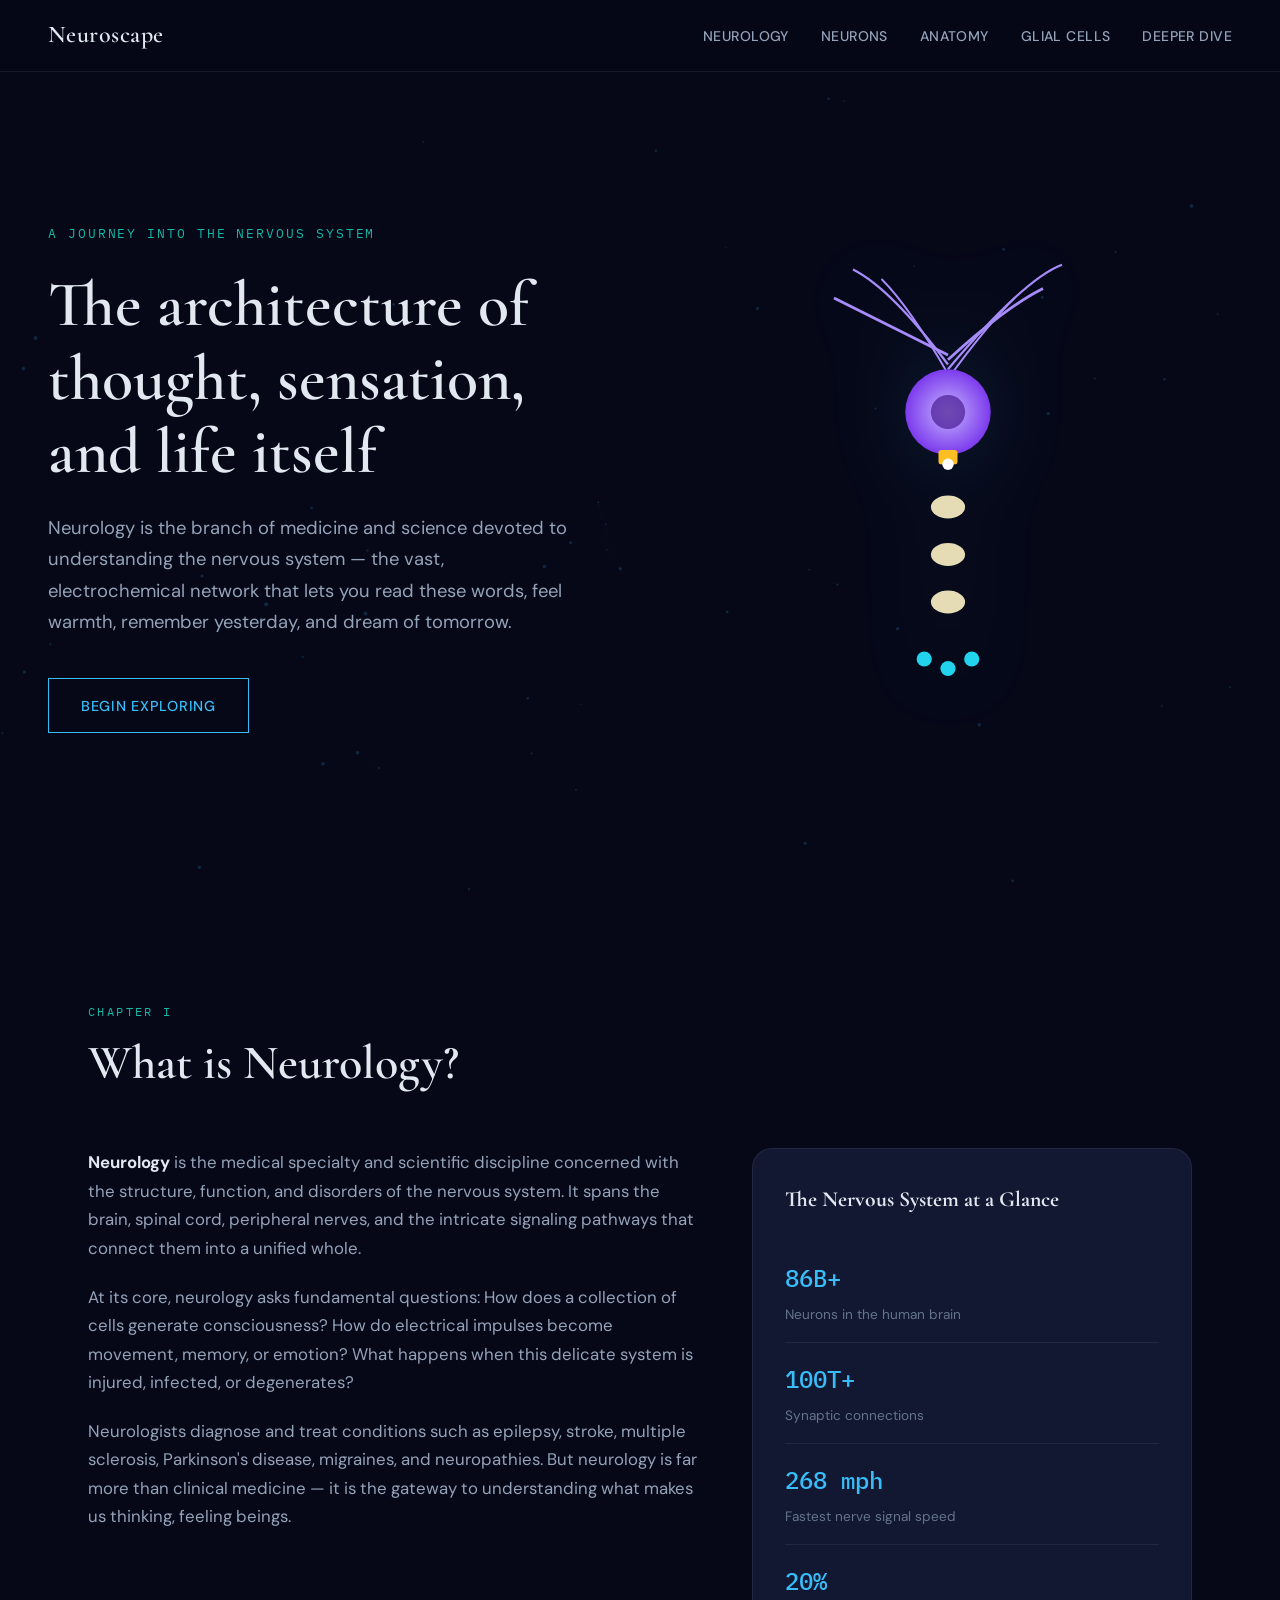
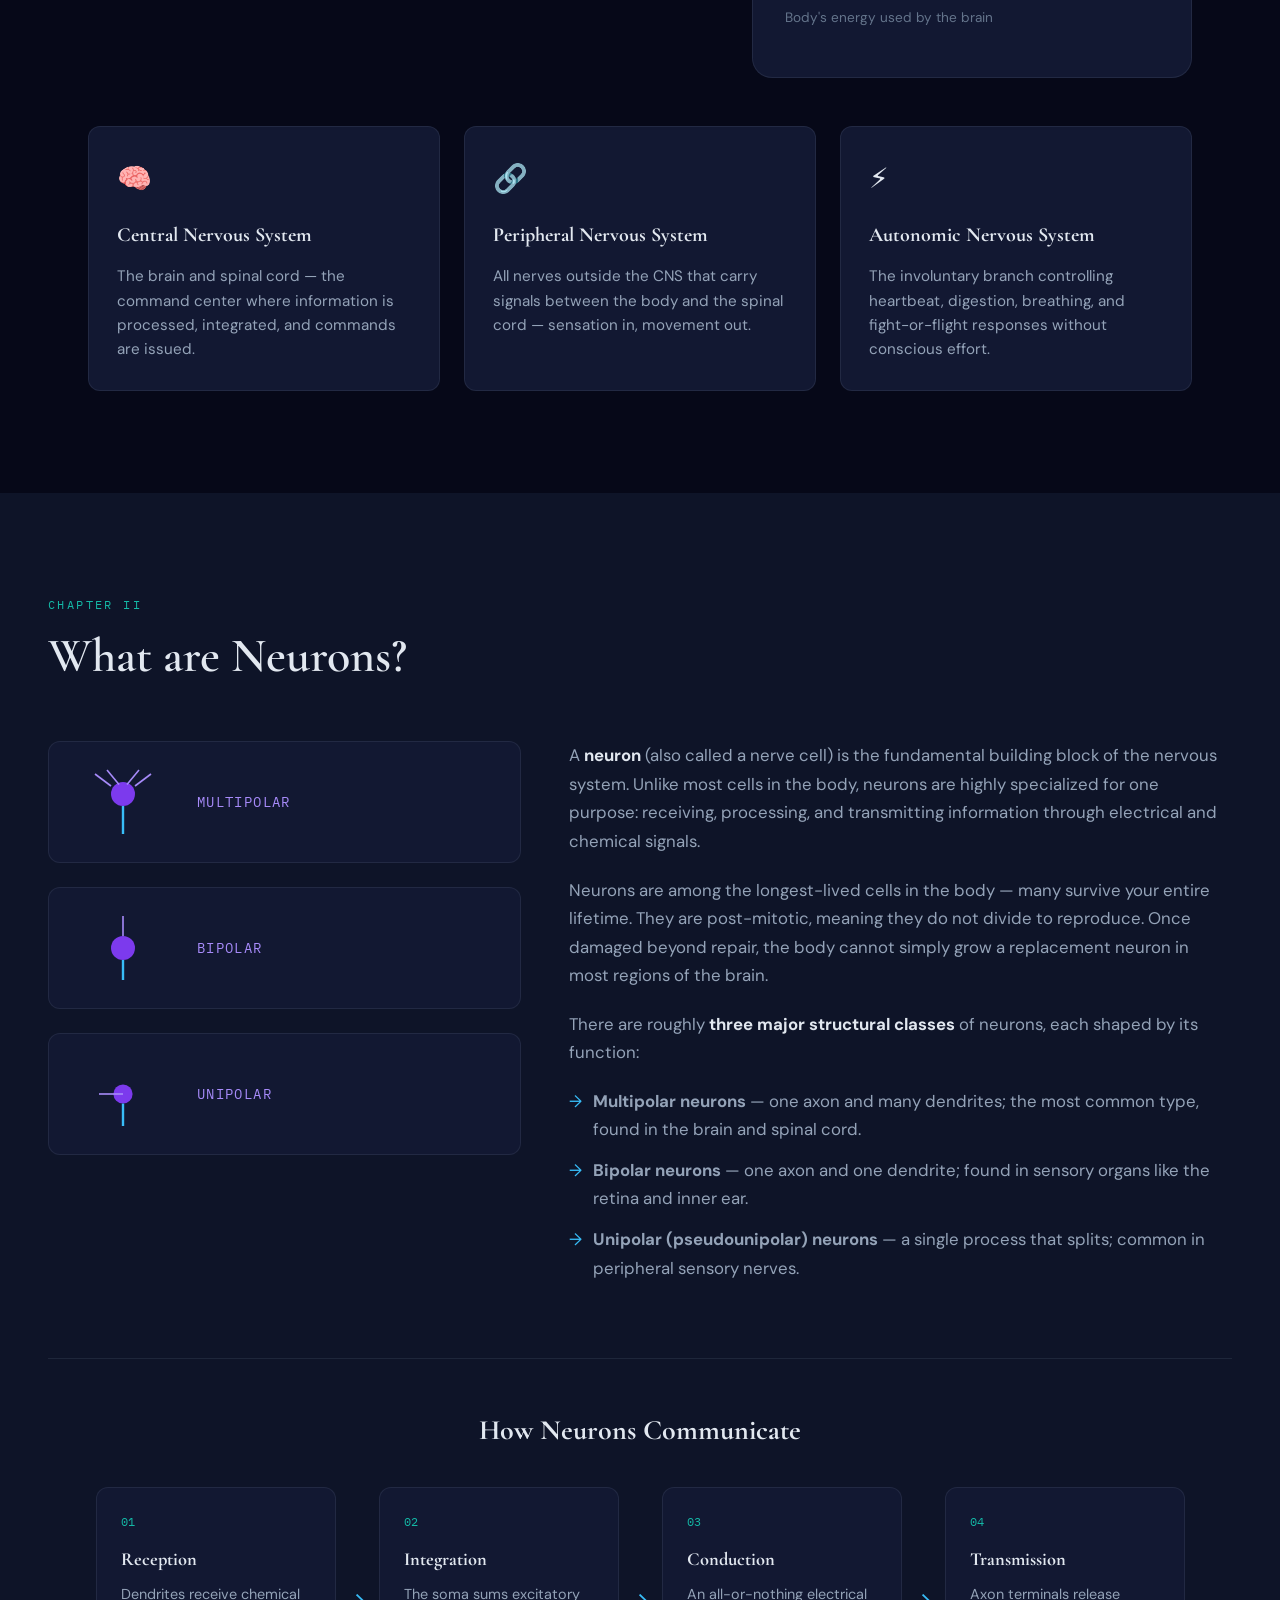
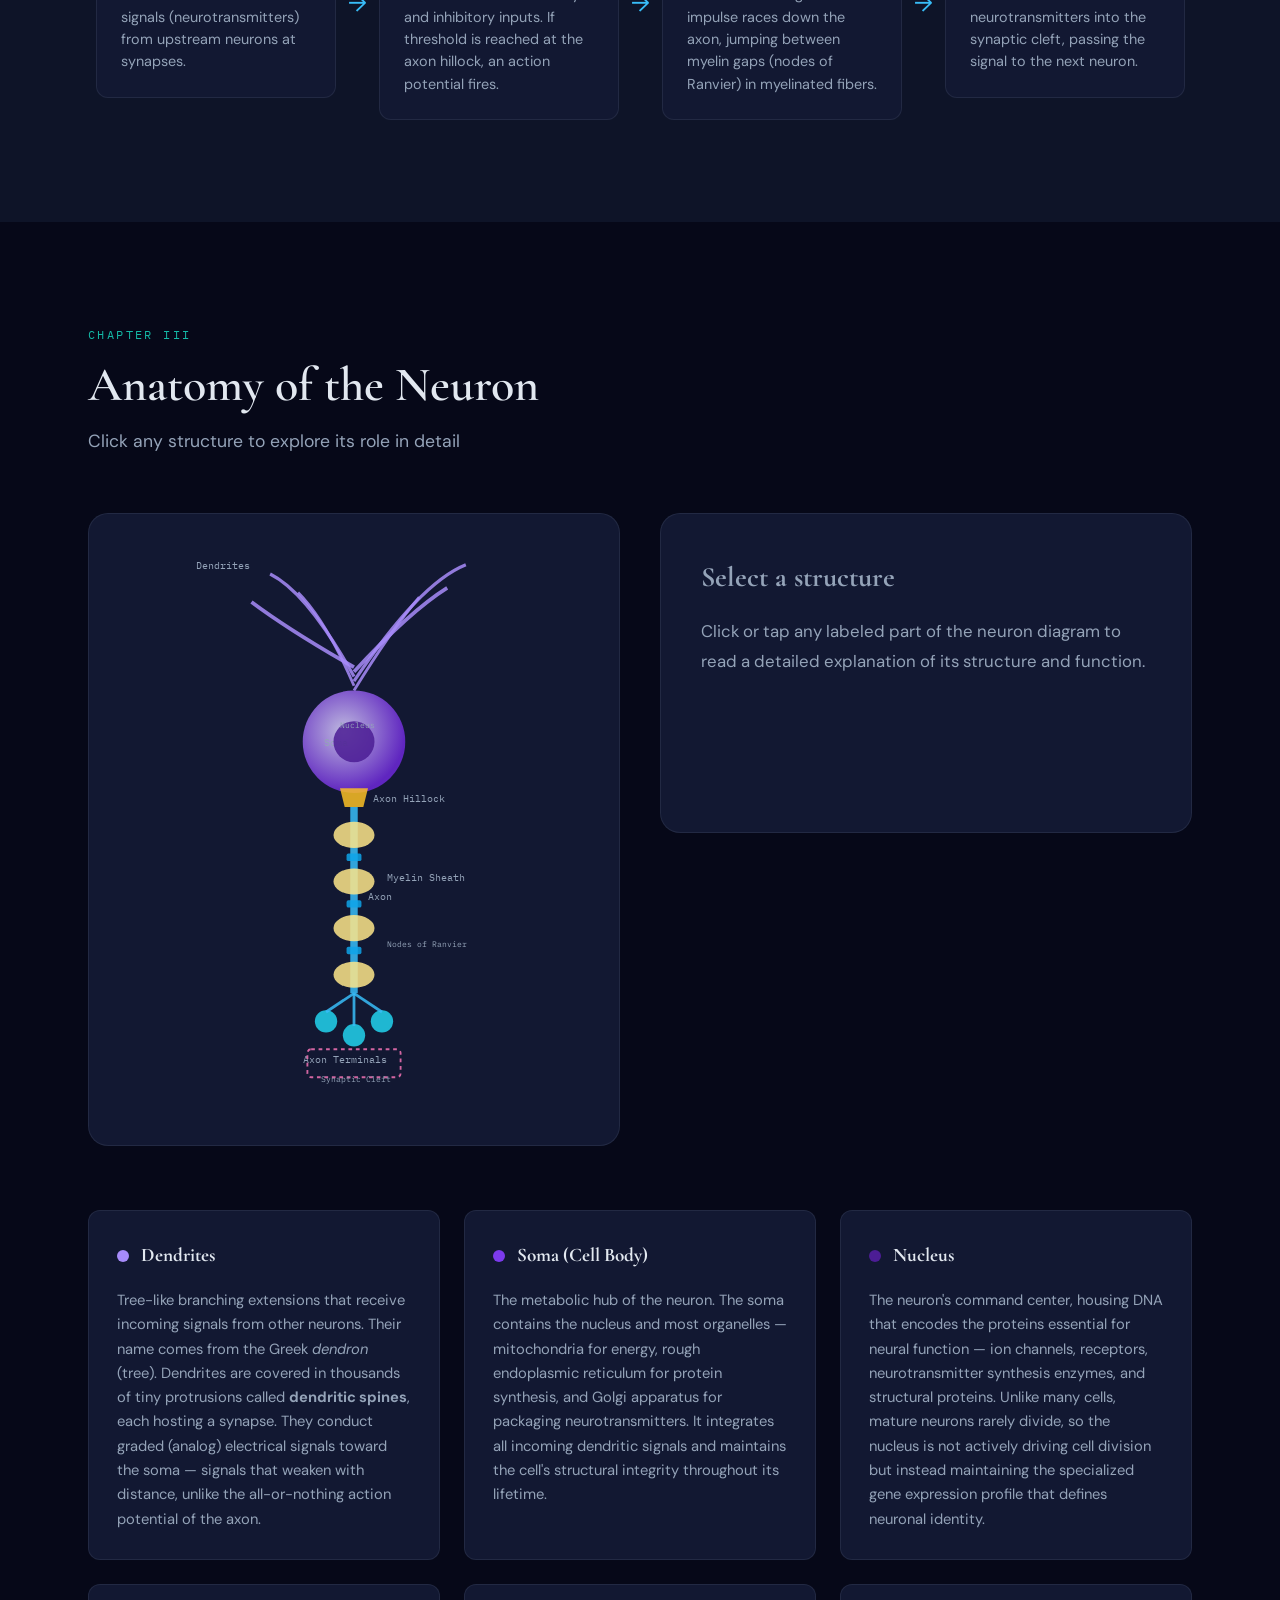
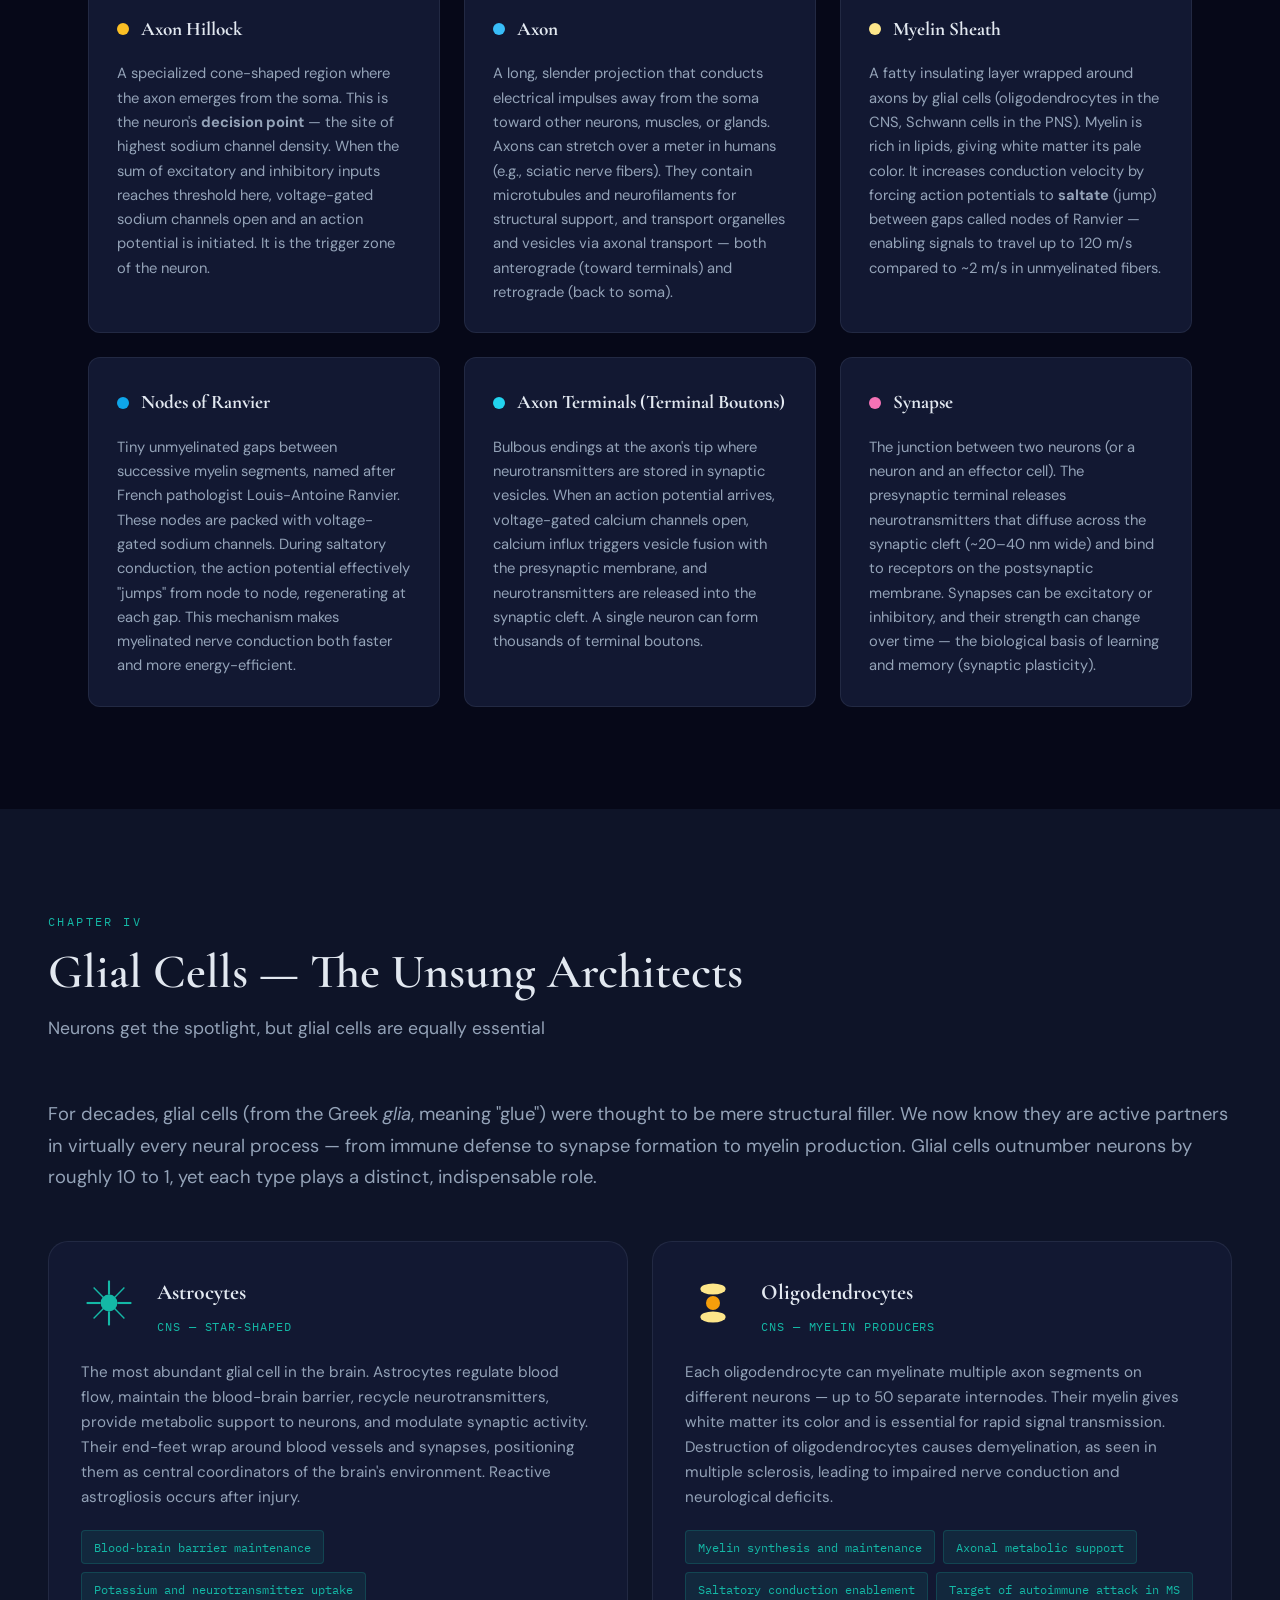
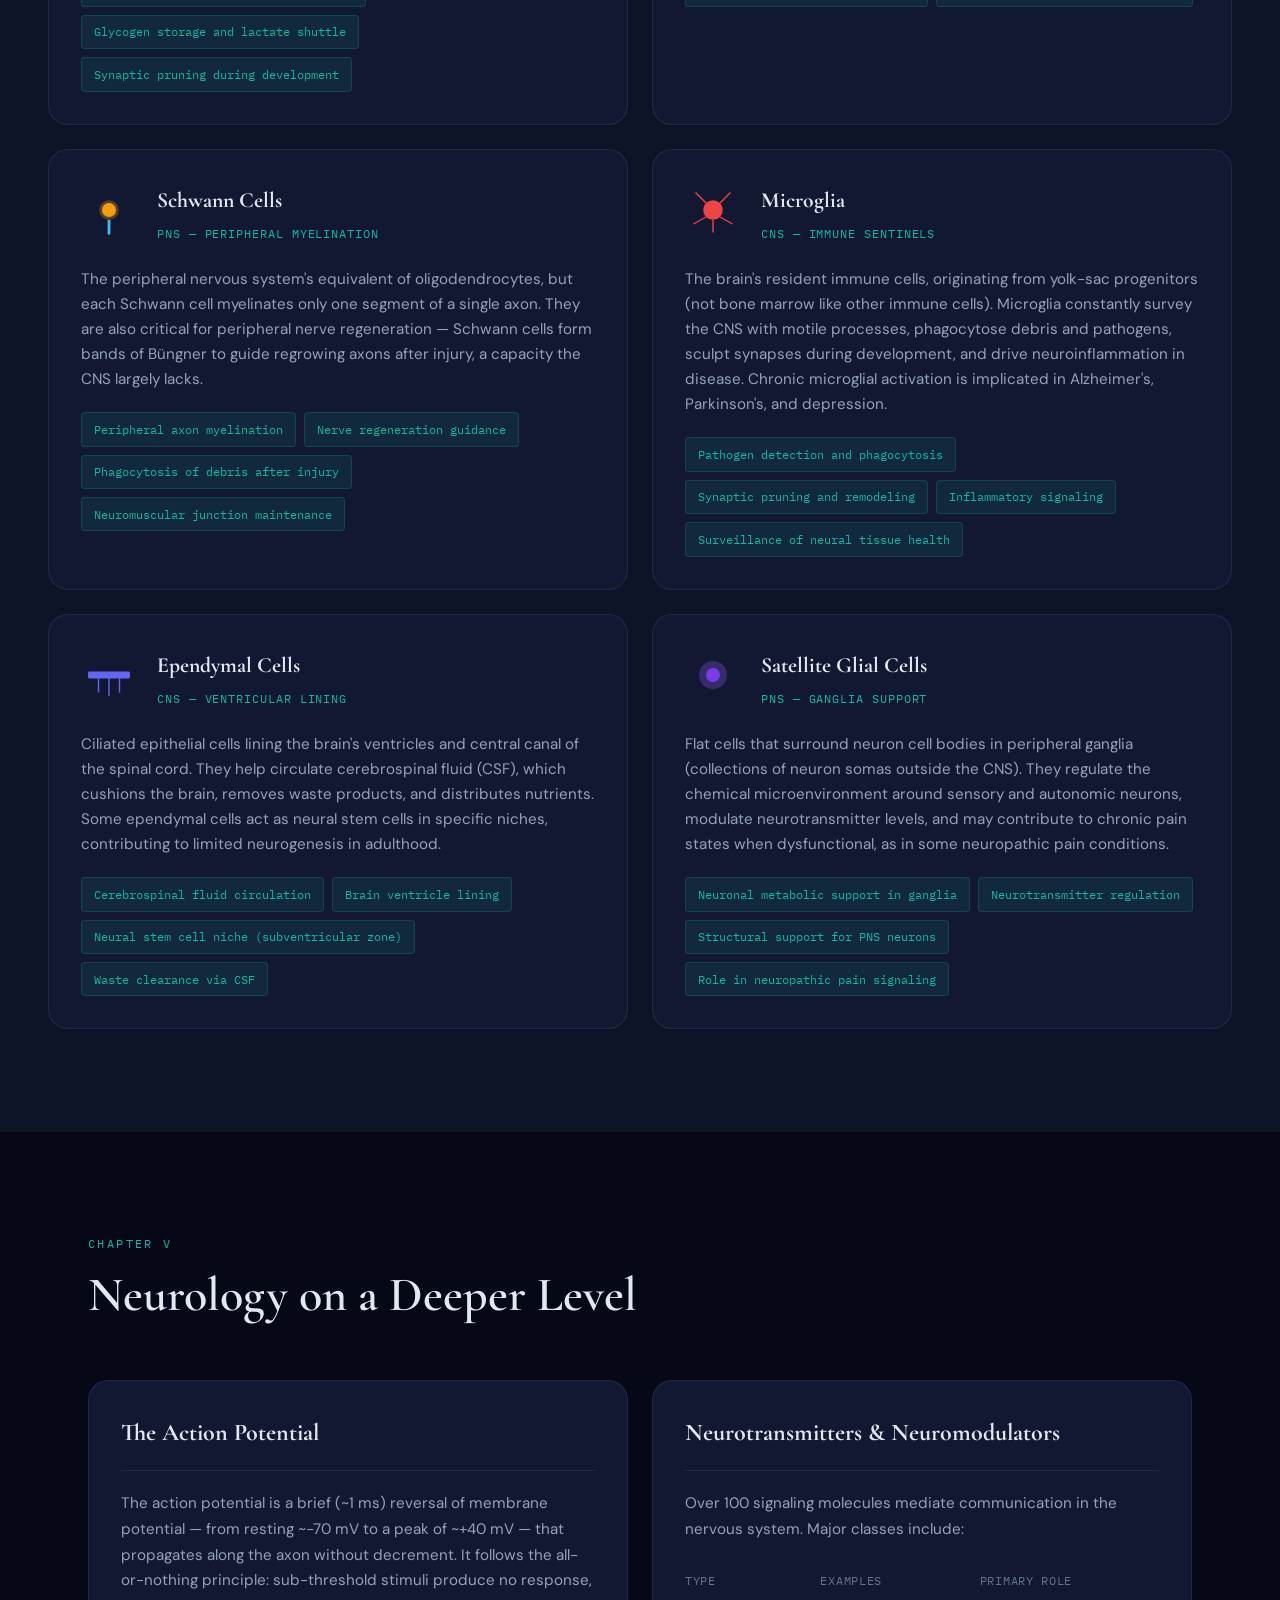
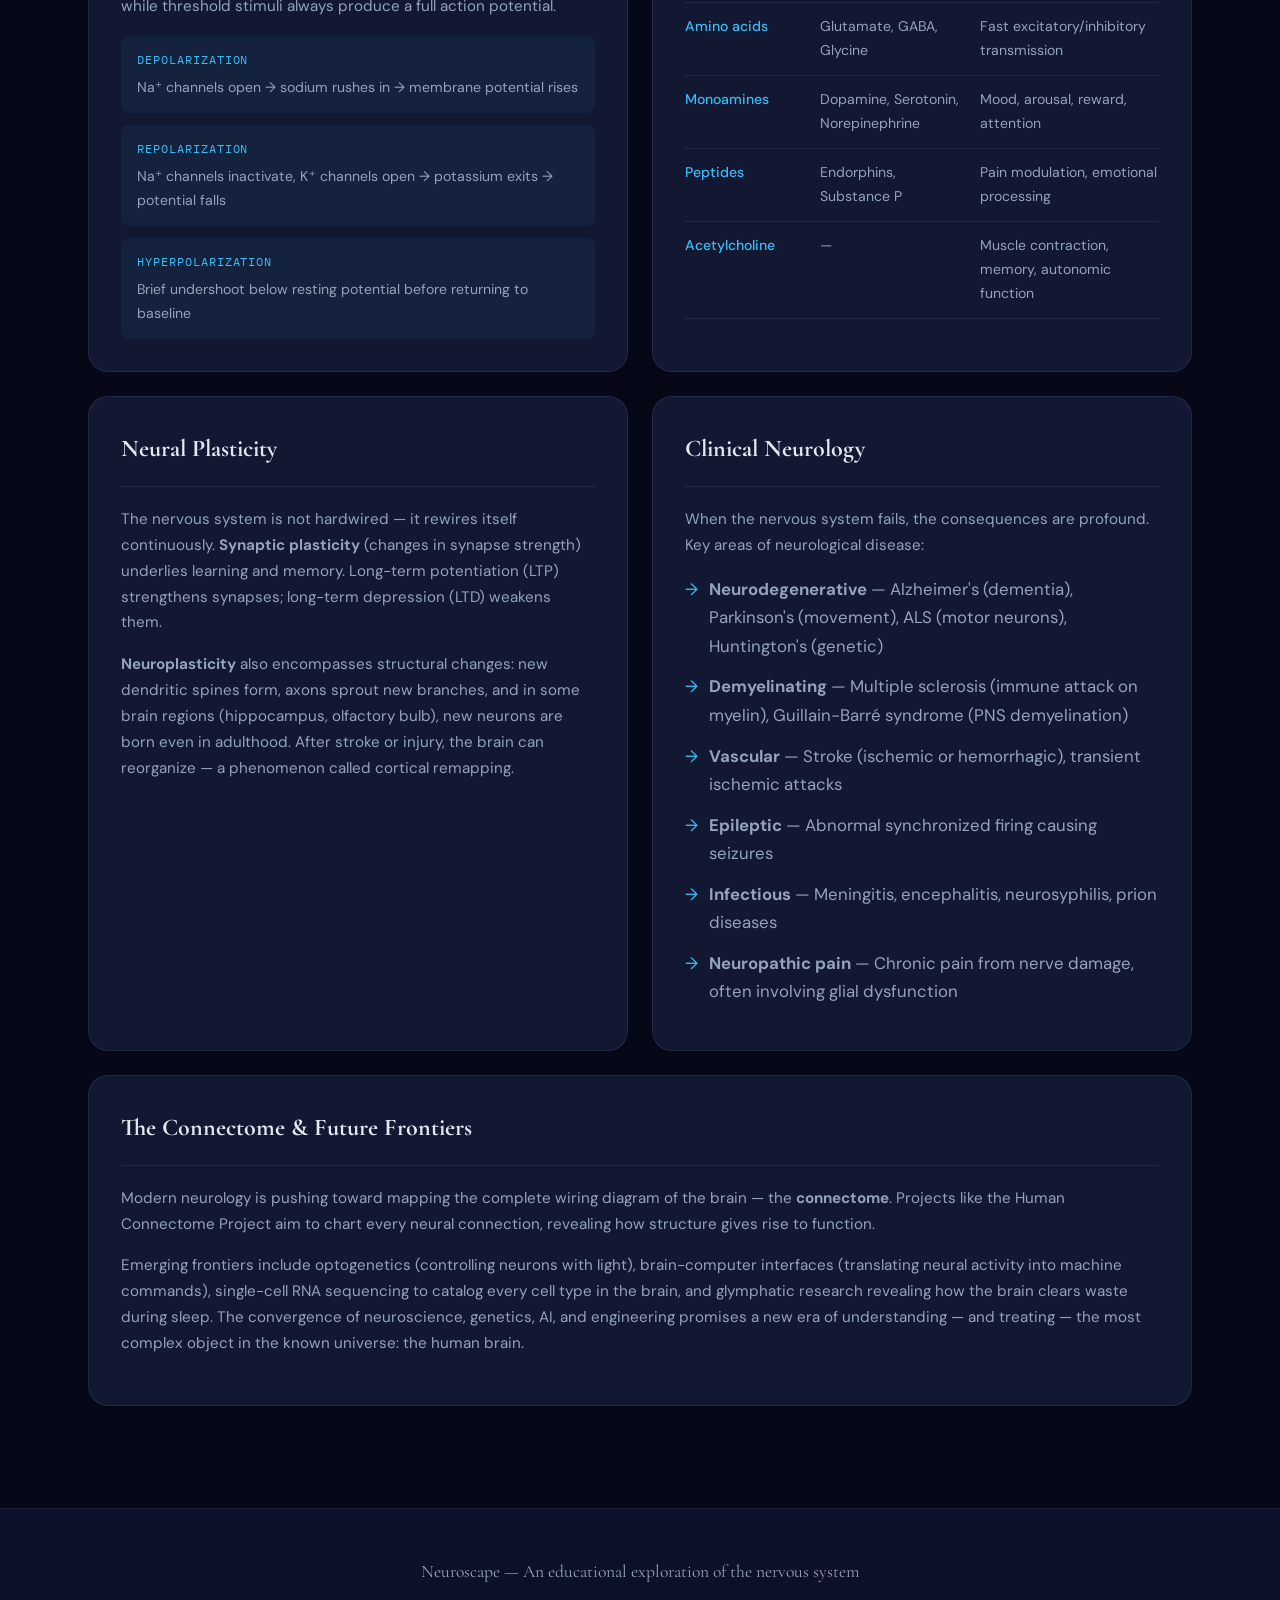
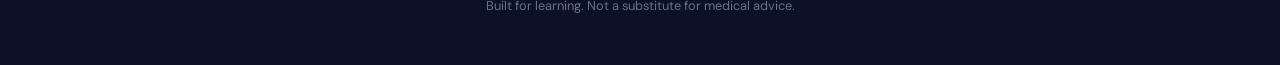
==== index.html @ 49eb45e3 "Add Neuroscape educational neurology website. Publish an interactive single-page site covering neuro" ====
<!DOCTYPE html>
<html lang="en">
<head>
  <meta charset="UTF-8">
  <meta name="viewport" content="width=device-width, initial-scale=1.0">
  <title>Neuroscape — The Science of the Nervous System</title>
  <link rel="preconnect" href="https://fonts.googleapis.com">
  <link rel="preconnect" href="https://fonts.gstatic.com" crossorigin>
  <link href="https://fonts.googleapis.com/css2?family=Cormorant+Garamond:ital,wght@0,400;0,600;0,700;1,400&family=DM+Sans:ital,opsz,wght@0,9..40,300;0,9..40,400;0,9..40,500;0,9..40,600;1,9..40,400&family=IBM+Plex+Mono:wght@400;500&display=swap" rel="stylesheet">
  <link rel="stylesheet" href="styles.css">
</head>
<body>
  <div class="neural-bg" aria-hidden="true">
    <canvas id="neural-canvas"></canvas>
  </div>

  <nav class="site-nav" id="site-nav">
    <a href="#hero" class="nav-logo">Neuroscape</a>
    <button class="nav-toggle" id="nav-toggle" aria-label="Toggle navigation" aria-expanded="false">
      <span></span><span></span><span></span>
    </button>
    <ul class="nav-links" id="nav-links">
      <li><a href="#neurology">Neurology</a></li>
      <li><a href="#neurons">Neurons</a></li>
      <li><a href="#anatomy">Anatomy</a></li>
      <li><a href="#glial">Glial Cells</a></li>
      <li><a href="#deeper">Deeper Dive</a></li>
    </ul>
  </nav>

  <header class="hero" id="hero">
    <div class="hero-content">
      <p class="hero-eyebrow">A journey into the nervous system</p>
      <h1>The architecture of thought, sensation, and life itself</h1>
      <p class="hero-lead">
        Neurology is the branch of medicine and science devoted to understanding the nervous system —
        the vast, electrochemical network that lets you read these words, feel warmth, remember yesterday,
        and dream of tomorrow.
      </p>
      <a href="#neurology" class="hero-cta">Begin exploring</a>
    </div>
    <div class="hero-visual">
      <svg class="hero-neuron" viewBox="0 0 400 500" aria-hidden="true">
        <defs>
          <radialGradient id="somaGrad" cx="50%" cy="50%" r="50%">
            <stop offset="0%" stop-color="#c4b5fd"/>
            <stop offset="100%" stop-color="#7c3aed"/>
          </radialGradient>
          <linearGradient id="axonGrad" x1="0%" y1="0%" x2="100%" y2="0%">
            <stop offset="0%" stop-color="#38bdf8"/>
            <stop offset="100%" stop-color="#0ea5e9"/>
          </linearGradient>
        </defs>
        <path class="hero-dendrite" d="M200,120 Q120,80 80,60" fill="none" stroke="#a78bfa" stroke-width="3"/>
        <path class="hero-dendrite" d="M200,130 Q140,50 100,30" fill="none" stroke="#a78bfa" stroke-width="2.5"/>
        <path class="hero-dendrite" d="M200,140 Q160,70 130,40" fill="none" stroke="#a78bfa" stroke-width="2"/>
        <path class="hero-dendrite" d="M200,125 Q260,70 300,50" fill="none" stroke="#a78bfa" stroke-width="3"/>
        <path class="hero-dendrite" d="M200,135 Q280,40 320,25" fill="none" stroke="#a78bfa" stroke-width="2.5"/>
        <path class="hero-dendrite" d="M200,145 Q240,90 270,60" fill="none" stroke="#a78bfa" stroke-width="2"/>
        <circle class="hero-soma" cx="200" cy="180" r="45" fill="url(#somaGrad)"/>
        <circle class="hero-nucleus" cx="200" cy="180" r="18" fill="#4c1d95" opacity="0.7"/>
        <rect class="hero-hillock" x="190" y="220" width="20" height="15" rx="3" fill="#fbbf24"/>
        <line class="hero-axon" x1="200" y1="235" x2="200" y2="420" stroke="url(#axonGrad)" stroke-width="6"/>
        <ellipse class="hero-myelin" cx="200" cy="280" rx="18" ry="12" fill="#fef3c7" opacity="0.9"/>
        <ellipse class="hero-myelin" cx="200" cy="330" rx="18" ry="12" fill="#fef3c7" opacity="0.9"/>
        <ellipse class="hero-myelin" cx="200" cy="380" rx="18" ry="12" fill="#fef3c7" opacity="0.9"/>
        <circle class="hero-terminal" cx="175" cy="440" r="8" fill="#22d3ee"/>
        <circle class="hero-terminal" cx="200" cy="450" r="8" fill="#22d3ee"/>
        <circle class="hero-terminal" cx="225" cy="440" r="8" fill="#22d3ee"/>
        <circle class="hero-pulse" cx="200" cy="235" r="6" fill="#fff"/>
      </svg>
    </div>
  </header>

  <main>
    <!-- Section 1: What is Neurology -->
    <section class="section" id="neurology">
      <div class="section-header">
        <span class="section-tag">Chapter I</span>
        <h2>What is Neurology?</h2>
      </div>
      <div class="content-grid">
        <article class="prose">
          <p>
            <strong>Neurology</strong> is the medical specialty and scientific discipline concerned with the
            structure, function, and disorders of the nervous system. It spans the brain, spinal cord,
            peripheral nerves, and the intricate signaling pathways that connect them into a unified whole.
          </p>
          <p>
            At its core, neurology asks fundamental questions: How does a collection of cells generate
            consciousness? How do electrical impulses become movement, memory, or emotion? What happens
            when this delicate system is injured, infected, or degenerates?
          </p>
          <p>
            Neurologists diagnose and treat conditions such as epilepsy, stroke, multiple sclerosis,
            Parkinson's disease, migraines, and neuropathies. But neurology is far more than clinical
            medicine — it is the gateway to understanding what makes us thinking, feeling beings.
          </p>
        </article>
        <aside class="fact-card">
          <h3>The Nervous System at a Glance</h3>
          <ul class="fact-list">
            <li>
              <span class="fact-number">86B+</span>
              <span class="fact-label">Neurons in the human brain</span>
            </li>
            <li>
              <span class="fact-number">100T+</span>
              <span class="fact-label">Synaptic connections</span>
            </li>
            <li>
              <span class="fact-number">268 mph</span>
              <span class="fact-label">Fastest nerve signal speed</span>
            </li>
            <li>
              <span class="fact-number">20%</span>
              <span class="fact-label">Body's energy used by the brain</span>
            </li>
          </ul>
        </aside>
      </div>

      <div class="sub-grid three-col">
        <div class="info-card">
          <div class="info-icon">🧠</div>
          <h3>Central Nervous System</h3>
          <p>The brain and spinal cord — the command center where information is processed, integrated, and commands are issued.</p>
        </div>
        <div class="info-card">
          <div class="info-icon">🔗</div>
          <h3>Peripheral Nervous System</h3>
          <p>All nerves outside the CNS that carry signals between the body and the spinal cord — sensation in, movement out.</p>
        </div>
        <div class="info-card">
          <div class="info-icon">⚡</div>
          <h3>Autonomic Nervous System</h3>
          <p>The involuntary branch controlling heartbeat, digestion, breathing, and fight-or-flight responses without conscious effort.</p>
        </div>
      </div>
    </section>

    <!-- Section 2: What are Neurons -->
    <section class="section alt-bg" id="neurons">
      <div class="section-header">
        <span class="section-tag">Chapter II</span>
        <h2>What are Neurons?</h2>
      </div>
      <div class="content-grid reverse">
        <article class="prose">
          <p>
            A <strong>neuron</strong> (also called a nerve cell) is the fundamental building block of the
            nervous system. Unlike most cells in the body, neurons are highly specialized for one purpose:
            receiving, processing, and transmitting information through electrical and chemical signals.
          </p>
          <p>
            Neurons are among the longest-lived cells in the body — many survive your entire lifetime.
            They are post-mitotic, meaning they do not divide to reproduce. Once damaged beyond repair,
            the body cannot simply grow a replacement neuron in most regions of the brain.
          </p>
          <p>
            There are roughly <strong>three major structural classes</strong> of neurons, each shaped by
            its function:
          </p>
          <ul class="styled-list">
            <li><strong>Multipolar neurons</strong> — one axon and many dendrites; the most common type, found in the brain and spinal cord.</li>
            <li><strong>Bipolar neurons</strong> — one axon and one dendrite; found in sensory organs like the retina and inner ear.</li>
            <li><strong>Unipolar (pseudounipolar) neurons</strong> — a single process that splits; common in peripheral sensory nerves.</li>
          </ul>
        </article>
        <div class="neuron-types">
          <div class="type-card">
            <svg viewBox="0 0 120 100" class="type-svg">
              <circle cx="60" cy="40" r="15" fill="#7c3aed"/>
              <line x1="45" y1="30" x2="25" y2="15" stroke="#a78bfa" stroke-width="2"/>
              <line x1="55" y1="28" x2="40" y2="10" stroke="#a78bfa" stroke-width="2"/>
              <line x1="65" y1="28" x2="80" y2="10" stroke="#a78bfa" stroke-width="2"/>
              <line x1="75" y1="30" x2="95" y2="15" stroke="#a78bfa" stroke-width="2"/>
              <line x1="60" y1="55" x2="60" y2="90" stroke="#38bdf8" stroke-width="3"/>
            </svg>
            <span>Multipolar</span>
          </div>
          <div class="type-card">
            <svg viewBox="0 0 120 100" class="type-svg">
              <circle cx="60" cy="50" r="15" fill="#7c3aed"/>
              <line x1="60" y1="35" x2="60" y2="10" stroke="#a78bfa" stroke-width="2"/>
              <line x1="60" y1="65" x2="60" y2="90" stroke="#38bdf8" stroke-width="3"/>
            </svg>
            <span>Bipolar</span>
          </div>
          <div class="type-card">
            <svg viewBox="0 0 120 100" class="type-svg">
              <circle cx="60" cy="50" r="12" fill="#7c3aed"/>
              <line x1="60" y1="62" x2="60" y2="90" stroke="#38bdf8" stroke-width="3"/>
              <line x1="60" y1="50" x2="30" y2="50" stroke="#a78bfa" stroke-width="2"/>
            </svg>
            <span>Unipolar</span>
          </div>
        </div>
      </div>

      <div class="signal-flow">
        <h3>How Neurons Communicate</h3>
        <div class="flow-steps">
          <div class="flow-step">
            <span class="step-num">01</span>
            <h4>Reception</h4>
            <p>Dendrites receive chemical signals (neurotransmitters) from upstream neurons at synapses.</p>
          </div>
          <div class="flow-arrow">→</div>
          <div class="flow-step">
            <span class="step-num">02</span>
            <h4>Integration</h4>
            <p>The soma sums excitatory and inhibitory inputs. If threshold is reached at the axon hillock, an action potential fires.</p>
          </div>
          <div class="flow-arrow">→</div>
          <div class="flow-step">
            <span class="step-num">03</span>
            <h4>Conduction</h4>
            <p>An all-or-nothing electrical impulse races down the axon, jumping between myelin gaps (nodes of Ranvier) in myelinated fibers.</p>
          </div>
          <div class="flow-arrow">→</div>
          <div class="flow-step">
            <span class="step-num">04</span>
            <h4>Transmission</h4>
            <p>Axon terminals release neurotransmitters into the synaptic cleft, passing the signal to the next neuron.</p>
          </div>
        </div>
      </div>
    </section>

    <!-- Section 3: Neuron Anatomy -->
    <section class="section" id="anatomy">
      <div class="section-header">
        <span class="section-tag">Chapter III</span>
        <h2>Anatomy of the Neuron</h2>
        <p class="section-sub">Click any structure to explore its role in detail</p>
      </div>

      <div class="anatomy-explorer">
        <div class="diagram-panel">
          <svg id="neuron-diagram" viewBox="0 0 500 600" class="interactive-diagram" role="img" aria-label="Interactive neuron diagram">
            <defs>
              <radialGradient id="somaGradient" cx="40%" cy="40%" r="60%">
                <stop offset="0%" stop-color="#ddd6fe"/>
                <stop offset="100%" stop-color="#6d28d9"/>
              </radialGradient>
              <filter id="glow">
                <feGaussianBlur stdDeviation="3" result="blur"/>
                <feMerge><feMergeNode in="blur"/><feMergeNode in="SourceGraphic"/></feMerge>
              </filter>
            </defs>

            <!-- Dendrites -->
            <g class="neuron-part" data-part="dendrites" tabindex="0" role="button" aria-label="Dendrites">
              <path d="M250,130 Q180,90 140,60" fill="none" stroke="#a78bfa" stroke-width="4" class="part-path"/>
              <path d="M250,140 Q200,50 160,30" fill="none" stroke="#a78bfa" stroke-width="3.5" class="part-path"/>
              <path d="M250,150 Q220,80 190,50" fill="none" stroke="#a78bfa" stroke-width="3" class="part-path"/>
              <path d="M250,135 Q310,70 350,45" fill="none" stroke="#a78bfa" stroke-width="4" class="part-path"/>
              <path d="M250,145 Q320,40 370,20" fill="none" stroke="#a78bfa" stroke-width="3.5" class="part-path"/>
              <path d="M250,155 Q290,90 320,55" fill="none" stroke="#a78bfa" stroke-width="3" class="part-path"/>
              <text x="80" y="25" class="part-label">Dendrites</text>
            </g>

            <!-- Soma -->
            <g class="neuron-part" data-part="soma" tabindex="0" role="button" aria-label="Soma (Cell Body)">
              <circle cx="250" cy="210" r="55" fill="url(#somaGradient)" class="part-path"/>
              <text x="218" y="215" class="part-label">Soma</text>
            </g>

            <!-- Nucleus -->
            <g class="neuron-part" data-part="nucleus" tabindex="0" role="button" aria-label="Nucleus">
              <circle cx="250" cy="210" r="22" fill="#4c1d95" opacity="0.75" class="part-path"/>
              <text x="235" y="195" class="part-label small">Nucleus</text>
            </g>

            <!-- Axon Hillock -->
            <g class="neuron-part" data-part="axon-hillock" tabindex="0" role="button" aria-label="Axon Hillock">
              <path d="M235,260 L265,260 L260,280 L240,280 Z" fill="#fbbf24" class="part-path"/>
              <text x="270" y="275" class="part-label">Axon Hillock</text>
            </g>

            <!-- Axon -->
            <g class="neuron-part" data-part="axon" tabindex="0" role="button" aria-label="Axon">
              <line x1="250" y1="280" x2="250" y2="480" stroke="#38bdf8" stroke-width="8" class="part-path"/>
              <text x="265" y="380" class="part-label">Axon</text>
            </g>

            <!-- Myelin Sheath segments -->
            <g class="neuron-part" data-part="myelin" tabindex="0" role="button" aria-label="Myelin Sheath">
              <ellipse cx="250" cy="310" rx="22" ry="14" fill="#fde68a" class="part-path"/>
              <ellipse cx="250" cy="360" rx="22" ry="14" fill="#fde68a" class="part-path"/>
              <ellipse cx="250" cy="410" rx="22" ry="14" fill="#fde68a" class="part-path"/>
              <ellipse cx="250" cy="460" rx="22" ry="14" fill="#fde68a" class="part-path"/>
              <text x="285" y="360" class="part-label">Myelin Sheath</text>
            </g>

            <!-- Nodes of Ranvier -->
            <g class="neuron-part" data-part="nodes" tabindex="0" role="button" aria-label="Nodes of Ranvier">
              <rect x="242" y="330" width="16" height="8" rx="2" fill="#0ea5e9" class="part-path"/>
              <rect x="242" y="380" width="16" height="8" rx="2" fill="#0ea5e9" class="part-path"/>
              <rect x="242" y="430" width="16" height="8" rx="2" fill="#0ea5e9" class="part-path"/>
              <text x="285" y="430" class="part-label small">Nodes of Ranvier</text>
            </g>

            <!-- Axon Terminals -->
            <g class="neuron-part" data-part="axon-terminals" tabindex="0" role="button" aria-label="Axon Terminals">
              <circle cx="220" cy="510" r="12" fill="#22d3ee" class="part-path"/>
              <circle cx="250" cy="525" r="12" fill="#22d3ee" class="part-path"/>
              <circle cx="280" cy="510" r="12" fill="#22d3ee" class="part-path"/>
              <line x1="250" y1="480" x2="220" y2="500" stroke="#38bdf8" stroke-width="3" class="part-path"/>
              <line x1="250" y1="480" x2="250" y2="515" stroke="#38bdf8" stroke-width="3" class="part-path"/>
              <line x1="250" y1="480" x2="280" y2="500" stroke="#38bdf8" stroke-width="3" class="part-path"/>
              <text x="195" y="555" class="part-label">Axon Terminals</text>
            </g>

            <!-- Synapse indicator -->
            <g class="neuron-part" data-part="synapse" tabindex="0" role="button" aria-label="Synapse">
              <rect x="200" y="540" width="100" height="30" rx="4" fill="none" stroke="#f472b6" stroke-width="2" stroke-dasharray="4,4" class="part-path"/>
              <text x="215" y="575" class="part-label small">Synaptic Cleft</text>
            </g>
          </svg>
        </div>

        <div class="detail-panel" id="detail-panel">
          <div class="detail-default">
            <h3>Select a structure</h3>
            <p>Click or tap any labeled part of the neuron diagram to read a detailed explanation of its structure and function.</p>
          </div>
        </div>
      </div>

      <!-- Detailed anatomy cards -->
      <div class="anatomy-cards" id="anatomy-cards">
        <article class="anatomy-card" id="card-dendrites">
          <header>
            <span class="card-marker" style="background:#a78bfa"></span>
            <h3>Dendrites</h3>
          </header>
          <p>
            Tree-like branching extensions that receive incoming signals from other neurons. Their name comes
            from the Greek <em>dendron</em> (tree). Dendrites are covered in thousands of tiny protrusions
            called <strong>dendritic spines</strong>, each hosting a synapse. They conduct graded
            (analog) electrical signals toward the soma — signals that weaken with distance, unlike the
            all-or-nothing action potential of the axon.
          </p>
        </article>

        <article class="anatomy-card" id="card-soma">
          <header>
            <span class="card-marker" style="background:#7c3aed"></span>
            <h3>Soma (Cell Body)</h3>
          </header>
          <p>
            The metabolic hub of the neuron. The soma contains the nucleus and most organelles — mitochondria
            for energy, rough endoplasmic reticulum for protein synthesis, and Golgi apparatus for packaging
            neurotransmitters. It integrates all incoming dendritic signals and maintains the cell's
            structural integrity throughout its lifetime.
          </p>
        </article>

        <article class="anatomy-card" id="card-nucleus">
          <header>
            <span class="card-marker" style="background:#4c1d95"></span>
            <h3>Nucleus</h3>
          </header>
          <p>
            The neuron's command center, housing DNA that encodes the proteins essential for neural function —
            ion channels, receptors, neurotransmitter synthesis enzymes, and structural proteins. Unlike many
            cells, mature neurons rarely divide, so the nucleus is not actively driving cell division but
            instead maintaining the specialized gene expression profile that defines neuronal identity.
          </p>
        </article>

        <article class="anatomy-card" id="card-axon-hillock">
          <header>
            <span class="card-marker" style="background:#fbbf24"></span>
            <h3>Axon Hillock</h3>
          </header>
          <p>
            A specialized cone-shaped region where the axon emerges from the soma. This is the neuron's
            <strong>decision point</strong> — the site of highest sodium channel density. When the sum of
            excitatory and inhibitory inputs reaches threshold here, voltage-gated sodium channels open and
            an action potential is initiated. It is the trigger zone of the neuron.
          </p>
        </article>

        <article class="anatomy-card" id="card-axon">
          <header>
            <span class="card-marker" style="background:#38bdf8"></span>
            <h3>Axon</h3>
          </header>
          <p>
            A long, slender projection that conducts electrical impulses away from the soma toward other
            neurons, muscles, or glands. Axons can stretch over a meter in humans (e.g., sciatic nerve
            fibers). They contain microtubules and neurofilaments for structural support, and transport
            organelles and vesicles via axonal transport — both anterograde (toward terminals) and
            retrograde (back to soma).
          </p>
        </article>

        <article class="anatomy-card" id="card-myelin">
          <header>
            <span class="card-marker" style="background:#fde68a"></span>
            <h3>Myelin Sheath</h3>
          </header>
          <p>
            A fatty insulating layer wrapped around axons by glial cells (oligodendrocytes in the CNS,
            Schwann cells in the PNS). Myelin is rich in lipids, giving white matter its pale color.
            It increases conduction velocity by forcing action potentials to <strong>saltate</strong>
            (jump) between gaps called nodes of Ranvier — enabling signals to travel up to 120 m/s
            compared to ~2 m/s in unmyelinated fibers.
          </p>
        </article>

        <article class="anatomy-card" id="card-nodes">
          <header>
            <span class="card-marker" style="background:#0ea5e9"></span>
            <h3>Nodes of Ranvier</h3>
          </header>
          <p>
            Tiny unmyelinated gaps between successive myelin segments, named after French pathologist
            Louis-Antoine Ranvier. These nodes are packed with voltage-gated sodium channels. During
            saltatory conduction, the action potential effectively "jumps" from node to node, regenerating
            at each gap. This mechanism makes myelinated nerve conduction both faster and more
            energy-efficient.
          </p>
        </article>

        <article class="anatomy-card" id="card-axon-terminals">
          <header>
            <span class="card-marker" style="background:#22d3ee"></span>
            <h3>Axon Terminals (Terminal Boutons)</h3>
          </header>
          <p>
            Bulbous endings at the axon's tip where neurotransmitters are stored in synaptic vesicles.
            When an action potential arrives, voltage-gated calcium channels open, calcium influx triggers
            vesicle fusion with the presynaptic membrane, and neurotransmitters are released into the
            synaptic cleft. A single neuron can form thousands of terminal boutons.
          </p>
        </article>

        <article class="anatomy-card" id="card-synapse">
          <header>
            <span class="card-marker" style="background:#f472b6"></span>
            <h3>Synapse</h3>
          </header>
          <p>
            The junction between two neurons (or a neuron and an effector cell). The presynaptic terminal
            releases neurotransmitters that diffuse across the synaptic cleft (~20–40 nm wide) and bind
            to receptors on the postsynaptic membrane. Synapses can be excitatory or inhibitory, and their
            strength can change over time — the biological basis of learning and memory (synaptic plasticity).
          </p>
        </article>
      </div>
    </section>

    <!-- Section 4: Glial Cells -->
    <section class="section alt-bg" id="glial">
      <div class="section-header">
        <span class="section-tag">Chapter IV</span>
        <h2>Glial Cells — The Unsung Architects</h2>
        <p class="section-sub">Neurons get the spotlight, but glial cells are equally essential</p>
      </div>

      <div class="prose intro-block">
        <p>
          For decades, glial cells (from the Greek <em>glia</em>, meaning "glue") were thought to be mere
          structural filler. We now know they are active partners in virtually every neural process — from
          immune defense to synapse formation to myelin production. Glial cells outnumber neurons by
          roughly 10 to 1, yet each type plays a distinct, indispensable role.
        </p>
      </div>

      <div class="glial-grid">
        <article class="glial-card" data-glial="astrocytes">
          <div class="glial-header">
            <div class="glial-icon astrocyte-icon">
              <svg viewBox="0 0 80 80"><circle cx="40" cy="40" r="12" fill="#14b8a6"/><line x1="40" y1="28" x2="40" y2="8" stroke="#14b8a6" stroke-width="3"/><line x1="40" y1="52" x2="40" y2="72" stroke="#14b8a6" stroke-width="3"/><line x1="28" y1="40" x2="8" y2="40" stroke="#14b8a6" stroke-width="3"/><line x1="52" y1="40" x2="72" y2="40" stroke="#14b8a6" stroke-width="3"/><line x1="32" y1="32" x2="18" y2="18" stroke="#14b8a6" stroke-width="2"/><line x1="48" y1="32" x2="62" y2="18" stroke="#14b8a6" stroke-width="2"/><line x1="32" y1="48" x2="18" y2="62" stroke="#14b8a6" stroke-width="2"/><line x1="48" y1="48" x2="62" y2="62" stroke="#14b8a6" stroke-width="2"/></svg>
            </div>
            <div>
              <h3>Astrocytes</h3>
              <span class="glial-location">CNS — star-shaped</span>
            </div>
          </div>
          <p>
            The most abundant glial cell in the brain. Astrocytes regulate blood flow, maintain the
            blood-brain barrier, recycle neurotransmitters, provide metabolic support to neurons, and
            modulate synaptic activity. Their end-feet wrap around blood vessels and synapses, positioning
            them as central coordinators of the brain's environment. Reactive astrogliosis occurs after injury.
          </p>
          <ul class="glial-functions">
            <li>Blood-brain barrier maintenance</li>
            <li>Potassium and neurotransmitter uptake</li>
            <li>Glycogen storage and lactate shuttle</li>
            <li>Synaptic pruning during development</li>
          </ul>
        </article>

        <article class="glial-card" data-glial="oligodendrocytes">
          <div class="glial-header">
            <div class="glial-icon oligo-icon">
              <svg viewBox="0 0 80 80"><circle cx="40" cy="40" r="10" fill="#f59e0b"/><ellipse cx="40" cy="20" rx="18" ry="8" fill="#fde68a"/><ellipse cx="40" cy="60" rx="18" ry="8" fill="#fde68a"/></svg>
            </div>
            <div>
              <h3>Oligodendrocytes</h3>
              <span class="glial-location">CNS — myelin producers</span>
            </div>
          </div>
          <p>
            Each oligodendrocyte can myelinate multiple axon segments on different neurons — up to 50
            separate internodes. Their myelin gives white matter its color and is essential for rapid
            signal transmission. Destruction of oligodendrocytes causes demyelination, as seen in
            multiple sclerosis, leading to impaired nerve conduction and neurological deficits.
          </p>
          <ul class="glial-functions">
            <li>Myelin synthesis and maintenance</li>
            <li>Axonal metabolic support</li>
            <li>Saltatory conduction enablement</li>
            <li>Target of autoimmune attack in MS</li>
          </ul>
        </article>

        <article class="glial-card" data-glial="schwann">
          <div class="glial-header">
            <div class="glial-icon schwann-icon">
              <svg viewBox="0 0 80 80"><circle cx="40" cy="40" r="14" fill="#f59e0b" opacity="0.3"/><circle cx="40" cy="40" r="10" fill="#f59e0b"/><line x1="40" y1="54" x2="40" y2="75" stroke="#38bdf8" stroke-width="4"/></svg>
            </div>
            <div>
              <h3>Schwann Cells</h3>
              <span class="glial-location">PNS — peripheral myelination</span>
            </div>
          </div>
          <p>
            The peripheral nervous system's equivalent of oligodendrocytes, but each Schwann cell
            myelinates only one segment of a single axon. They are also critical for peripheral nerve
            regeneration — Schwann cells form bands of Büngner to guide regrowing axons after injury,
            a capacity the CNS largely lacks.
          </p>
          <ul class="glial-functions">
            <li>Peripheral axon myelination</li>
            <li>Nerve regeneration guidance</li>
            <li>Phagocytosis of debris after injury</li>
            <li>Neuromuscular junction maintenance</li>
          </ul>
        </article>

        <article class="glial-card" data-glial="microglia">
          <div class="glial-header">
            <div class="glial-icon microglia-icon">
              <svg viewBox="0 0 80 80"><circle cx="40" cy="40" r="14" fill="#ef4444"/><line x1="30" y1="30" x2="15" y2="15" stroke="#ef4444" stroke-width="2"/><line x1="50" y1="30" x2="65" y2="15" stroke="#ef4444" stroke-width="2"/><line x1="30" y1="50" x2="12" y2="60" stroke="#ef4444" stroke-width="2"/><line x1="50" y1="50" x2="68" y2="60" stroke="#ef4444" stroke-width="2"/><line x1="40" y1="54" x2="40" y2="72" stroke="#ef4444" stroke-width="2"/></svg>
            </div>
            <div>
              <h3>Microglia</h3>
              <span class="glial-location">CNS — immune sentinels</span>
            </div>
          </div>
          <p>
            The brain's resident immune cells, originating from yolk-sac progenitors (not bone marrow like
            other immune cells). Microglia constantly survey the CNS with motile processes, phagocytose
            debris and pathogens, sculpt synapses during development, and drive neuroinflammation in
            disease. Chronic microglial activation is implicated in Alzheimer's, Parkinson's, and depression.
          </p>
          <ul class="glial-functions">
            <li>Pathogen detection and phagocytosis</li>
            <li>Synaptic pruning and remodeling</li>
            <li>Inflammatory signaling</li>
            <li>Surveillance of neural tissue health</li>
          </ul>
        </article>

        <article class="glial-card" data-glial="ependymal">
          <div class="glial-header">
            <div class="glial-icon ependymal-icon">
              <svg viewBox="0 0 80 80"><rect x="10" y="35" width="60" height="10" rx="2" fill="#6366f1"/><line x1="25" y1="45" x2="25" y2="65" stroke="#6366f1" stroke-width="2"/><line x1="40" y1="45" x2="40" y2="70" stroke="#6366f1" stroke-width="2"/><line x1="55" y1="45" x2="55" y2="65" stroke="#6366f1" stroke-width="2"/></svg>
            </div>
            <div>
              <h3>Ependymal Cells</h3>
              <span class="glial-location">CNS — ventricular lining</span>
            </div>
          </div>
          <p>
            Ciliated epithelial cells lining the brain's ventricles and central canal of the spinal cord.
            They help circulate cerebrospinal fluid (CSF), which cushions the brain, removes waste products,
            and distributes nutrients. Some ependymal cells act as neural stem cells in specific niches,
            contributing to limited neurogenesis in adulthood.
          </p>
          <ul class="glial-functions">
            <li>Cerebrospinal fluid circulation</li>
            <li>Brain ventricle lining</li>
            <li>Neural stem cell niche (subventricular zone)</li>
            <li>Waste clearance via CSF</li>
          </ul>
        </article>

        <article class="glial-card" data-glial="satellite">
          <div class="glial-header">
            <div class="glial-icon satellite-icon">
              <svg viewBox="0 0 80 80"><circle cx="40" cy="40" r="20" fill="#8b5cf6" opacity="0.3"/><circle cx="40" cy="40" r="10" fill="#7c3aed"/></svg>
            </div>
            <div>
              <h3>Satellite Glial Cells</h3>
              <span class="glial-location">PNS — ganglia support</span>
            </div>
          </div>
          <p>
            Flat cells that surround neuron cell bodies in peripheral ganglia (collections of neuron somas
            outside the CNS). They regulate the chemical microenvironment around sensory and autonomic
            neurons, modulate neurotransmitter levels, and may contribute to chronic pain states when
            dysfunctional, as in some neuropathic pain conditions.
          </p>
          <ul class="glial-functions">
            <li>Neuronal metabolic support in ganglia</li>
            <li>Neurotransmitter regulation</li>
            <li>Structural support for PNS neurons</li>
            <li>Role in neuropathic pain signaling</li>
          </ul>
        </article>
      </div>
    </section>

    <!-- Section 5: Deeper Dive -->
    <section class="section" id="deeper">
      <div class="section-header">
        <span class="section-tag">Chapter V</span>
        <h2>Neurology on a Deeper Level</h2>
      </div>

      <div class="deep-topics">
        <article class="deep-card">
          <h3>The Action Potential</h3>
          <div class="deep-content">
            <p>
              The action potential is a brief (~1 ms) reversal of membrane potential — from resting
              ~−70 mV to a peak of ~+40 mV — that propagates along the axon without decrement.
              It follows the all-or-nothing principle: sub-threshold stimuli produce no response,
              while threshold stimuli always produce a full action potential.
            </p>
            <div class="ion-phases">
              <div class="phase">
                <span class="phase-label">Depolarization</span>
                <p>Na⁺ channels open → sodium rushes in → membrane potential rises</p>
              </div>
              <div class="phase">
                <span class="phase-label">Repolarization</span>
                <p>Na⁺ channels inactivate, K⁺ channels open → potassium exits → potential falls</p>
              </div>
              <div class="phase">
                <span class="phase-label">Hyperpolarization</span>
                <p>Brief undershoot below resting potential before returning to baseline</p>
              </div>
            </div>
          </div>
        </article>

        <article class="deep-card">
          <h3>Neurotransmitters & Neuromodulators</h3>
          <div class="deep-content">
            <p>
              Over 100 signaling molecules mediate communication in the nervous system. Major classes include:
            </p>
            <div class="neurotrans-table">
              <div class="nt-row header">
                <span>Type</span><span>Examples</span><span>Primary Role</span>
              </div>
              <div class="nt-row">
                <span>Amino acids</span><span>Glutamate, GABA, Glycine</span><span>Fast excitatory/inhibitory transmission</span>
              </div>
              <div class="nt-row">
                <span>Monoamines</span><span>Dopamine, Serotonin, Norepinephrine</span><span>Mood, arousal, reward, attention</span>
              </div>
              <div class="nt-row">
                <span>Peptides</span><span>Endorphins, Substance P</span><span>Pain modulation, emotional processing</span>
              </div>
              <div class="nt-row">
                <span>Acetylcholine</span><span>—</span><span>Muscle contraction, memory, autonomic function</span>
              </div>
            </div>
          </div>
        </article>

        <article class="deep-card">
          <h3>Neural Plasticity</h3>
          <div class="deep-content">
            <p>
              The nervous system is not hardwired — it rewires itself continuously. <strong>Synaptic plasticity</strong>
              (changes in synapse strength) underlies learning and memory. Long-term potentiation (LTP)
              strengthens synapses; long-term depression (LTD) weakens them.
            </p>
            <p>
              <strong>Neuroplasticity</strong> also encompasses structural changes: new dendritic spines form,
              axons sprout new branches, and in some brain regions (hippocampus, olfactory bulb), new neurons
              are born even in adulthood. After stroke or injury, the brain can reorganize — a phenomenon
              called cortical remapping.
            </p>
          </div>
        </article>

        <article class="deep-card">
          <h3>Clinical Neurology</h3>
          <div class="deep-content">
            <p>
              When the nervous system fails, the consequences are profound. Key areas of neurological disease:
            </p>
            <ul class="styled-list">
              <li><strong>Neurodegenerative</strong> — Alzheimer's (dementia), Parkinson's (movement), ALS (motor neurons), Huntington's (genetic)</li>
              <li><strong>Demyelinating</strong> — Multiple sclerosis (immune attack on myelin), Guillain-Barré syndrome (PNS demyelination)</li>
              <li><strong>Vascular</strong> — Stroke (ischemic or hemorrhagic), transient ischemic attacks</li>
              <li><strong>Epileptic</strong> — Abnormal synchronized firing causing seizures</li>
              <li><strong>Infectious</strong> — Meningitis, encephalitis, neurosyphilis, prion diseases</li>
              <li><strong>Neuropathic pain</strong> — Chronic pain from nerve damage, often involving glial dysfunction</li>
            </ul>
          </div>
        </article>

        <article class="deep-card wide">
          <h3>The Connectome & Future Frontiers</h3>
          <div class="deep-content">
            <p>
              Modern neurology is pushing toward mapping the complete wiring diagram of the brain — the
              <strong>connectome</strong>. Projects like the Human Connectome Project aim to chart every
              neural connection, revealing how structure gives rise to function.
            </p>
            <p>
              Emerging frontiers include optogenetics (controlling neurons with light), brain-computer
              interfaces (translating neural activity into machine commands), single-cell RNA sequencing
              to catalog every cell type in the brain, and glymphatic research revealing how the brain
              clears waste during sleep. The convergence of neuroscience, genetics, AI, and engineering
              promises a new era of understanding — and treating — the most complex object in the known
              universe: the human brain.
            </p>
          </div>
        </article>
      </div>
    </section>
  </main>

  <footer class="site-footer">
    <p>Neuroscape — An educational exploration of the nervous system</p>
    <p class="footer-note">Built for learning. Not a substitute for medical advice.</p>
  </footer>

  <script src="script.js"></script>
</body>
</html>
---- styles.css ----
/* ============================================
   Neuroscape — Design Tokens
   Palette: Deep neural void + synaptic light
   Type: Cormorant Garamond + DM Sans + IBM Plex Mono
   ============================================ */

:root {
  --void: #060818;
  --deep: #0c1029;
  --surface: #121832;
  --surface-alt: #0e1428;
  --border: rgba(148, 163, 184, 0.12);

  --synapse: #38bdf8;
  --synapse-dim: #0ea5e9;
  --dendrite: #a78bfa;
  --soma: #7c3aed;
  --myelin: #fde68a;
  --glial: #14b8a6;
  --impulse: #22d3ee;
  --accent: #f472b6;

  --text: #e2e8f0;
  --text-muted: #94a3b8;
  --text-dim: #64748b;

  --font-display: 'Cormorant Garamond', Georgia, serif;
  --font-body: 'DM Sans', system-ui, sans-serif;
  --font-mono: 'IBM Plex Mono', monospace;

  --nav-height: 72px;
  --section-pad: clamp(4rem, 8vw, 7rem);
  --content-max: 1200px;
  --radius: 12px;
  --radius-lg: 20px;

  --ease-out: cubic-bezier(0.16, 1, 0.3, 1);
}

*, *::before, *::after {
  box-sizing: border-box;
  margin: 0;
  padding: 0;
}

html {
  scroll-behavior: smooth;
  scroll-padding-top: var(--nav-height);
}

@media (prefers-reduced-motion: reduce) {
  html { scroll-behavior: auto; }
  *, *::before, *::after {
    animation-duration: 0.01ms !important;
    animation-iteration-count: 1 !important;
    transition-duration: 0.01ms !important;
  }
}

body {
  font-family: var(--font-body);
  font-size: 1.05rem;
  line-height: 1.7;
  color: var(--text);
  background: var(--void);
  overflow-x: hidden;
}

/* Neural background canvas */
.neural-bg {
  position: fixed;
  inset: 0;
  z-index: 0;
  pointer-events: none;
}

#neural-canvas {
  width: 100%;
  height: 100%;
  opacity: 0.35;
}

/* Navigation */
.site-nav {
  position: fixed;
  top: 0;
  left: 0;
  right: 0;
  z-index: 100;
  height: var(--nav-height);
  display: flex;
  align-items: center;
  justify-content: space-between;
  padding: 0 clamp(1.5rem, 4vw, 3rem);
  background: rgba(6, 8, 24, 0.8);
  backdrop-filter: blur(16px);
  border-bottom: 1px solid var(--border);
  transition: background 0.3s var(--ease-out);
}

.nav-logo {
  font-family: var(--font-display);
  font-size: 1.5rem;
  font-weight: 600;
  color: var(--text);
  text-decoration: none;
  letter-spacing: 0.02em;
}

.nav-links {
  display: flex;
  gap: 2rem;
  list-style: none;
}

.nav-links a {
  font-size: 0.875rem;
  font-weight: 500;
  color: var(--text-muted);
  text-decoration: none;
  letter-spacing: 0.03em;
  text-transform: uppercase;
  transition: color 0.2s;
}

.nav-links a:hover,
.nav-links a:focus-visible {
  color: var(--synapse);
  outline: none;
}

.nav-toggle {
  display: none;
  flex-direction: column;
  gap: 5px;
  background: none;
  border: none;
  cursor: pointer;
  padding: 4px;
}

.nav-toggle span {
  display: block;
  width: 24px;
  height: 2px;
  background: var(--text);
  transition: transform 0.3s, opacity 0.3s;
}

/* Hero */
.hero {
  position: relative;
  z-index: 1;
  min-height: 100vh;
  display: grid;
  grid-template-columns: 1fr 1fr;
  align-items: center;
  gap: 3rem;
  padding: calc(var(--nav-height) + 3rem) clamp(1.5rem, 4vw, 3rem) 4rem;
  max-width: 1400px;
  margin: 0 auto;
}

.hero-eyebrow {
  font-family: var(--font-mono);
  font-size: 0.8rem;
  color: var(--glial);
  text-transform: uppercase;
  letter-spacing: 0.15em;
  margin-bottom: 1.5rem;
}

.hero h1 {
  font-family: var(--font-display);
  font-size: clamp(2.5rem, 5vw, 4rem);
  font-weight: 600;
  line-height: 1.15;
  color: var(--text);
  margin-bottom: 1.5rem;
}

.hero-lead {
  font-size: 1.15rem;
  color: var(--text-muted);
  max-width: 520px;
  margin-bottom: 2.5rem;
}

.hero-cta {
  display: inline-block;
  padding: 0.9rem 2rem;
  background: transparent;
  border: 1px solid var(--synapse);
  color: var(--synapse);
  font-family: var(--font-body);
  font-size: 0.9rem;
  font-weight: 500;
  text-decoration: none;
  letter-spacing: 0.05em;
  text-transform: uppercase;
  border-radius: 0;
  transition: background 0.3s, color 0.3s;
}

.hero-cta:hover,
.hero-cta:focus-visible {
  background: var(--synapse);
  color: var(--void);
  outline: none;
}

.hero-visual {
  display: flex;
  justify-content: center;
  align-items: center;
}

.hero-neuron {
  width: min(380px, 90%);
  height: auto;
  filter: drop-shadow(0 0 40px rgba(56, 189, 248, 0.15));
}

.hero-pulse {
  animation: pulse-travel 2.5s ease-in-out infinite;
}

@keyframes pulse-travel {
  0% { cy: 235; opacity: 1; }
  80% { cy: 450; opacity: 1; }
  100% { cy: 450; opacity: 0; }
}

/* Sections */
.section {
  position: relative;
  z-index: 1;
  padding: var(--section-pad) clamp(1.5rem, 4vw, 3rem);
  max-width: var(--content-max);
  margin: 0 auto;
}

.section.alt-bg {
  background: var(--surface-alt);
  max-width: none;
  padding-left: clamp(1.5rem, 4vw, 3rem);
  padding-right: clamp(1.5rem, 4vw, 3rem);
}

.section.alt-bg > * {
  max-width: var(--content-max);
  margin-left: auto;
  margin-right: auto;
}

.section-header {
  margin-bottom: 3.5rem;
}

.section-tag {
  font-family: var(--font-mono);
  font-size: 0.75rem;
  color: var(--glial);
  text-transform: uppercase;
  letter-spacing: 0.2em;
  display: block;
  margin-bottom: 0.75rem;
}

.section h2 {
  font-family: var(--font-display);
  font-size: clamp(2rem, 4vw, 3rem);
  font-weight: 600;
  line-height: 1.2;
}

.section-sub {
  color: var(--text-muted);
  margin-top: 0.75rem;
  font-size: 1.1rem;
}

/* Content grids */
.content-grid {
  display: grid;
  grid-template-columns: 1.4fr 1fr;
  gap: 3rem;
  align-items: start;
  margin-bottom: 3rem;
}

.content-grid.reverse {
  direction: rtl;
}

.content-grid.reverse > * {
  direction: ltr;
}

.prose p {
  margin-bottom: 1.25rem;
  color: var(--text-muted);
}

.prose p strong {
  color: var(--text);
}

.prose .styled-list,
.styled-list {
  list-style: none;
  padding: 0;
}

.styled-list li {
  position: relative;
  padding-left: 1.5rem;
  margin-bottom: 0.75rem;
  color: var(--text-muted);
}

.styled-list li::before {
  content: '→';
  position: absolute;
  left: 0;
  color: var(--synapse);
}

/* Fact card */
.fact-card {
  background: var(--surface);
  border: 1px solid var(--border);
  border-radius: var(--radius-lg);
  padding: 2rem;
}

.fact-card h3 {
  font-family: var(--font-display);
  font-size: 1.35rem;
  margin-bottom: 1.5rem;
}

.fact-list {
  list-style: none;
}

.fact-list li {
  display: flex;
  flex-direction: column;
  padding: 1rem 0;
  border-bottom: 1px solid var(--border);
}

.fact-list li:last-child {
  border-bottom: none;
}

.fact-number {
  font-family: var(--font-mono);
  font-size: 1.5rem;
  font-weight: 500;
  color: var(--synapse);
}

.fact-label {
  font-size: 0.85rem;
  color: var(--text-dim);
  margin-top: 0.25rem;
}

/* Info cards */
.sub-grid {
  display: grid;
  gap: 1.5rem;
}

.three-col {
  grid-template-columns: repeat(3, 1fr);
}

.info-card {
  background: var(--surface);
  border: 1px solid var(--border);
  border-radius: var(--radius);
  padding: 1.75rem;
  transition: border-color 0.3s, transform 0.3s var(--ease-out);
}

.info-card:hover {
  border-color: rgba(56, 189, 248, 0.3);
  transform: translateY(-2px);
}

.info-icon {
  font-size: 1.75rem;
  margin-bottom: 1rem;
}

.info-card h3 {
  font-family: var(--font-display);
  font-size: 1.25rem;
  margin-bottom: 0.75rem;
}

.info-card p {
  font-size: 0.95rem;
  color: var(--text-muted);
  line-height: 1.6;
}

/* Neuron types */
.neuron-types {
  display: flex;
  flex-direction: column;
  gap: 1.5rem;
}

.type-card {
  display: flex;
  align-items: center;
  gap: 1.5rem;
  background: var(--surface);
  border: 1px solid var(--border);
  border-radius: var(--radius);
  padding: 1.25rem 1.5rem;
}

.type-svg {
  width: 100px;
  height: 80px;
  flex-shrink: 0;
}

.type-card span {
  font-family: var(--font-mono);
  font-size: 0.85rem;
  color: var(--dendrite);
  text-transform: uppercase;
  letter-spacing: 0.1em;
}

/* Signal flow */
.signal-flow {
  margin-top: 4rem;
  padding-top: 3rem;
  border-top: 1px solid var(--border);
}

.signal-flow h3 {
  font-family: var(--font-display);
  font-size: 1.75rem;
  margin-bottom: 2rem;
  text-align: center;
}

.flow-steps {
  display: flex;
  align-items: flex-start;
  justify-content: center;
  gap: 0.5rem;
  flex-wrap: wrap;
}

.flow-step {
  flex: 1;
  min-width: 180px;
  max-width: 240px;
  background: var(--surface);
  border: 1px solid var(--border);
  border-radius: var(--radius);
  padding: 1.5rem;
}

.step-num {
  font-family: var(--font-mono);
  font-size: 0.75rem;
  color: var(--glial);
  display: block;
  margin-bottom: 0.75rem;
}

.flow-step h4 {
  font-family: var(--font-display);
  font-size: 1.15rem;
  margin-bottom: 0.5rem;
}

.flow-step p {
  font-size: 0.9rem;
  color: var(--text-muted);
  line-height: 1.55;
}

.flow-arrow {
  font-size: 1.5rem;
  color: var(--synapse);
  align-self: center;
  padding: 0 0.25rem;
}

/* Anatomy Explorer */
.anatomy-explorer {
  display: grid;
  grid-template-columns: 1fr 1fr;
  gap: 2.5rem;
  margin-bottom: 4rem;
  align-items: start;
}

.diagram-panel {
  background: var(--surface);
  border: 1px solid var(--border);
  border-radius: var(--radius-lg);
  padding: 2rem;
  position: sticky;
  top: calc(var(--nav-height) + 2rem);
}

.interactive-diagram {
  width: 100%;
  height: auto;
}

.part-label {
  font-family: var(--font-mono);
  font-size: 11px;
  fill: var(--text-muted);
  pointer-events: none;
}

.part-label.small {
  font-size: 9px;
}

.neuron-part {
  cursor: pointer;
  outline: none;
}

.neuron-part .part-path {
  transition: stroke-width 0.2s, filter 0.2s, opacity 0.2s;
}

.neuron-part:hover .part-path,
.neuron-part:focus-visible .part-path,
.neuron-part.active .part-path {
  filter: url(#glow);
  opacity: 1;
}

.neuron-part:not(.active):not(:hover) .part-path {
  opacity: 0.85;
}

.detail-panel {
  background: var(--surface);
  border: 1px solid var(--border);
  border-radius: var(--radius-lg);
  padding: 2.5rem;
  min-height: 320px;
}

.detail-panel h3 {
  font-family: var(--font-display);
  font-size: 1.75rem;
  margin-bottom: 1rem;
  color: var(--synapse);
}

.detail-panel p {
  color: var(--text-muted);
  line-height: 1.75;
}

.detail-panel .detail-fact {
  margin-top: 1.5rem;
  padding: 1rem 1.25rem;
  background: rgba(56, 189, 248, 0.08);
  border-left: 3px solid var(--synapse);
  font-size: 0.9rem;
  color: var(--text-muted);
}

.detail-default h3 {
  color: var(--text-muted);
}

/* Anatomy cards grid */
.anatomy-cards {
  display: grid;
  grid-template-columns: repeat(3, 1fr);
  gap: 1.5rem;
}

.anatomy-card {
  background: var(--surface);
  border: 1px solid var(--border);
  border-radius: var(--radius);
  padding: 1.75rem;
  transition: border-color 0.3s, box-shadow 0.3s;
}

.anatomy-card.highlight {
  border-color: var(--synapse);
  box-shadow: 0 0 24px rgba(56, 189, 248, 0.12);
}

.anatomy-card header {
  display: flex;
  align-items: center;
  gap: 0.75rem;
  margin-bottom: 1rem;
}

.card-marker {
  width: 12px;
  height: 12px;
  border-radius: 50%;
  flex-shrink: 0;
}

.anatomy-card h3 {
  font-family: var(--font-display);
  font-size: 1.2rem;
}

.anatomy-card p {
  font-size: 0.92rem;
  color: var(--text-muted);
  line-height: 1.65;
}

/* Glial section */
.intro-block {
  max-width: 800px;
  margin-bottom: 3rem;
}

.intro-block p {
  font-size: 1.15rem;
  color: var(--text-muted);
}

.glial-grid {
  display: grid;
  grid-template-columns: repeat(2, 1fr);
  gap: 1.5rem;
}

.glial-card {
  background: var(--surface);
  border: 1px solid var(--border);
  border-radius: var(--radius-lg);
  padding: 2rem;
  transition: border-color 0.3s, transform 0.3s var(--ease-out);
}

.glial-card:hover {
  border-color: rgba(20, 184, 166, 0.35);
  transform: translateY(-3px);
}

.glial-header {
  display: flex;
  align-items: center;
  gap: 1.25rem;
  margin-bottom: 1.25rem;
}

.glial-icon svg {
  width: 56px;
  height: 56px;
}

.glial-card h3 {
  font-family: var(--font-display);
  font-size: 1.35rem;
}

.glial-location {
  font-family: var(--font-mono);
  font-size: 0.72rem;
  color: var(--glial);
  text-transform: uppercase;
  letter-spacing: 0.08em;
}

.glial-card > p {
  font-size: 0.95rem;
  color: var(--text-muted);
  margin-bottom: 1.25rem;
  line-height: 1.65;
}

.glial-functions {
  list-style: none;
  display: flex;
  flex-wrap: wrap;
  gap: 0.5rem;
}

.glial-functions li {
  font-size: 0.78rem;
  font-family: var(--font-mono);
  padding: 0.35rem 0.75rem;
  background: rgba(20, 184, 166, 0.1);
  border: 1px solid rgba(20, 184, 166, 0.2);
  border-radius: 4px;
  color: var(--glial);
}

/* Deep dive */
.deep-topics {
  display: grid;
  grid-template-columns: repeat(2, 1fr);
  gap: 1.5rem;
}

.deep-card {
  background: var(--surface);
  border: 1px solid var(--border);
  border-radius: var(--radius-lg);
  padding: 2rem;
}

.deep-card.wide {
  grid-column: 1 / -1;
}

.deep-card h3 {
  font-family: var(--font-display);
  font-size: 1.5rem;
  margin-bottom: 1.25rem;
  padding-bottom: 1rem;
  border-bottom: 1px solid var(--border);
}

.deep-content p {
  color: var(--text-muted);
  margin-bottom: 1rem;
  font-size: 0.95rem;
}

.ion-phases {
  display: flex;
  flex-direction: column;
  gap: 0.75rem;
  margin-top: 1rem;
}

.phase {
  padding: 0.85rem 1rem;
  background: rgba(56, 189, 248, 0.06);
  border-radius: 8px;
}

.phase-label {
  font-family: var(--font-mono);
  font-size: 0.75rem;
  color: var(--synapse);
  text-transform: uppercase;
  letter-spacing: 0.08em;
  display: block;
  margin-bottom: 0.35rem;
}

.phase p {
  margin: 0;
  font-size: 0.88rem;
}

.neurotrans-table {
  margin-top: 1rem;
}

.nt-row {
  display: grid;
  grid-template-columns: 1fr 1.2fr 1.5fr;
  gap: 1rem;
  padding: 0.75rem 0;
  border-bottom: 1px solid var(--border);
  font-size: 0.88rem;
}

.nt-row.header {
  font-family: var(--font-mono);
  font-size: 0.72rem;
  color: var(--text-dim);
  text-transform: uppercase;
  letter-spacing: 0.06em;
}

.nt-row:not(.header) span:first-child {
  color: var(--synapse);
  font-weight: 500;
}

.nt-row:not(.header) span {
  color: var(--text-muted);
}

/* Footer */
.site-footer {
  position: relative;
  z-index: 1;
  text-align: center;
  padding: 3rem 1.5rem;
  border-top: 1px solid var(--border);
  background: var(--deep);
}

.site-footer p {
  font-family: var(--font-display);
  font-size: 1.1rem;
  color: var(--text-muted);
}

.footer-note {
  font-family: var(--font-body) !important;
  font-size: 0.8rem !important;
  color: var(--text-dim) !important;
  margin-top: 0.5rem;
}

/* Scroll reveal */
.reveal {
  opacity: 0;
  transform: translateY(24px);
  transition: opacity 0.7s var(--ease-out), transform 0.7s var(--ease-out);
}

.reveal.visible {
  opacity: 1;
  transform: translateY(0);
}

/* Responsive */
@media (max-width: 1024px) {
  .hero {
    grid-template-columns: 1fr;
    text-align: center;
    min-height: auto;
    padding-top: calc(var(--nav-height) + 4rem);
  }

  .hero-lead {
    margin-left: auto;
    margin-right: auto;
  }

  .content-grid,
  .content-grid.reverse {
    grid-template-columns: 1fr;
    direction: ltr;
  }

  .three-col {
    grid-template-columns: 1fr;
  }

  .anatomy-explorer {
    grid-template-columns: 1fr;
  }

  .diagram-panel {
    position: static;
  }

  .anatomy-cards {
    grid-template-columns: repeat(2, 1fr);
  }

  .glial-grid,
  .deep-topics {
    grid-template-columns: 1fr;
  }
}

@media (max-width: 768px) {
  .nav-toggle {
    display: flex;
  }

  .nav-links {
    position: fixed;
    top: var(--nav-height);
    left: 0;
    right: 0;
    background: rgba(6, 8, 24, 0.95);
    backdrop-filter: blur(16px);
    flex-direction: column;
    padding: 2rem;
    gap: 1.5rem;
    transform: translateY(-120%);
    opacity: 0;
    transition: transform 0.3s var(--ease-out), opacity 0.3s;
    border-bottom: 1px solid var(--border);
  }

  .nav-links.open {
    transform: translateY(0);
    opacity: 1;
  }

  .flow-arrow {
    display: none;
  }

  .flow-steps {
    flex-direction: column;
    align-items: center;
  }

  .flow-step {
    max-width: 100%;
  }

  .anatomy-cards {
    grid-template-columns: 1fr;
  }

  .nt-row {
    grid-template-columns: 1fr;
    gap: 0.25rem;
  }

  .nt-row.header {
    display: none;
  }
}
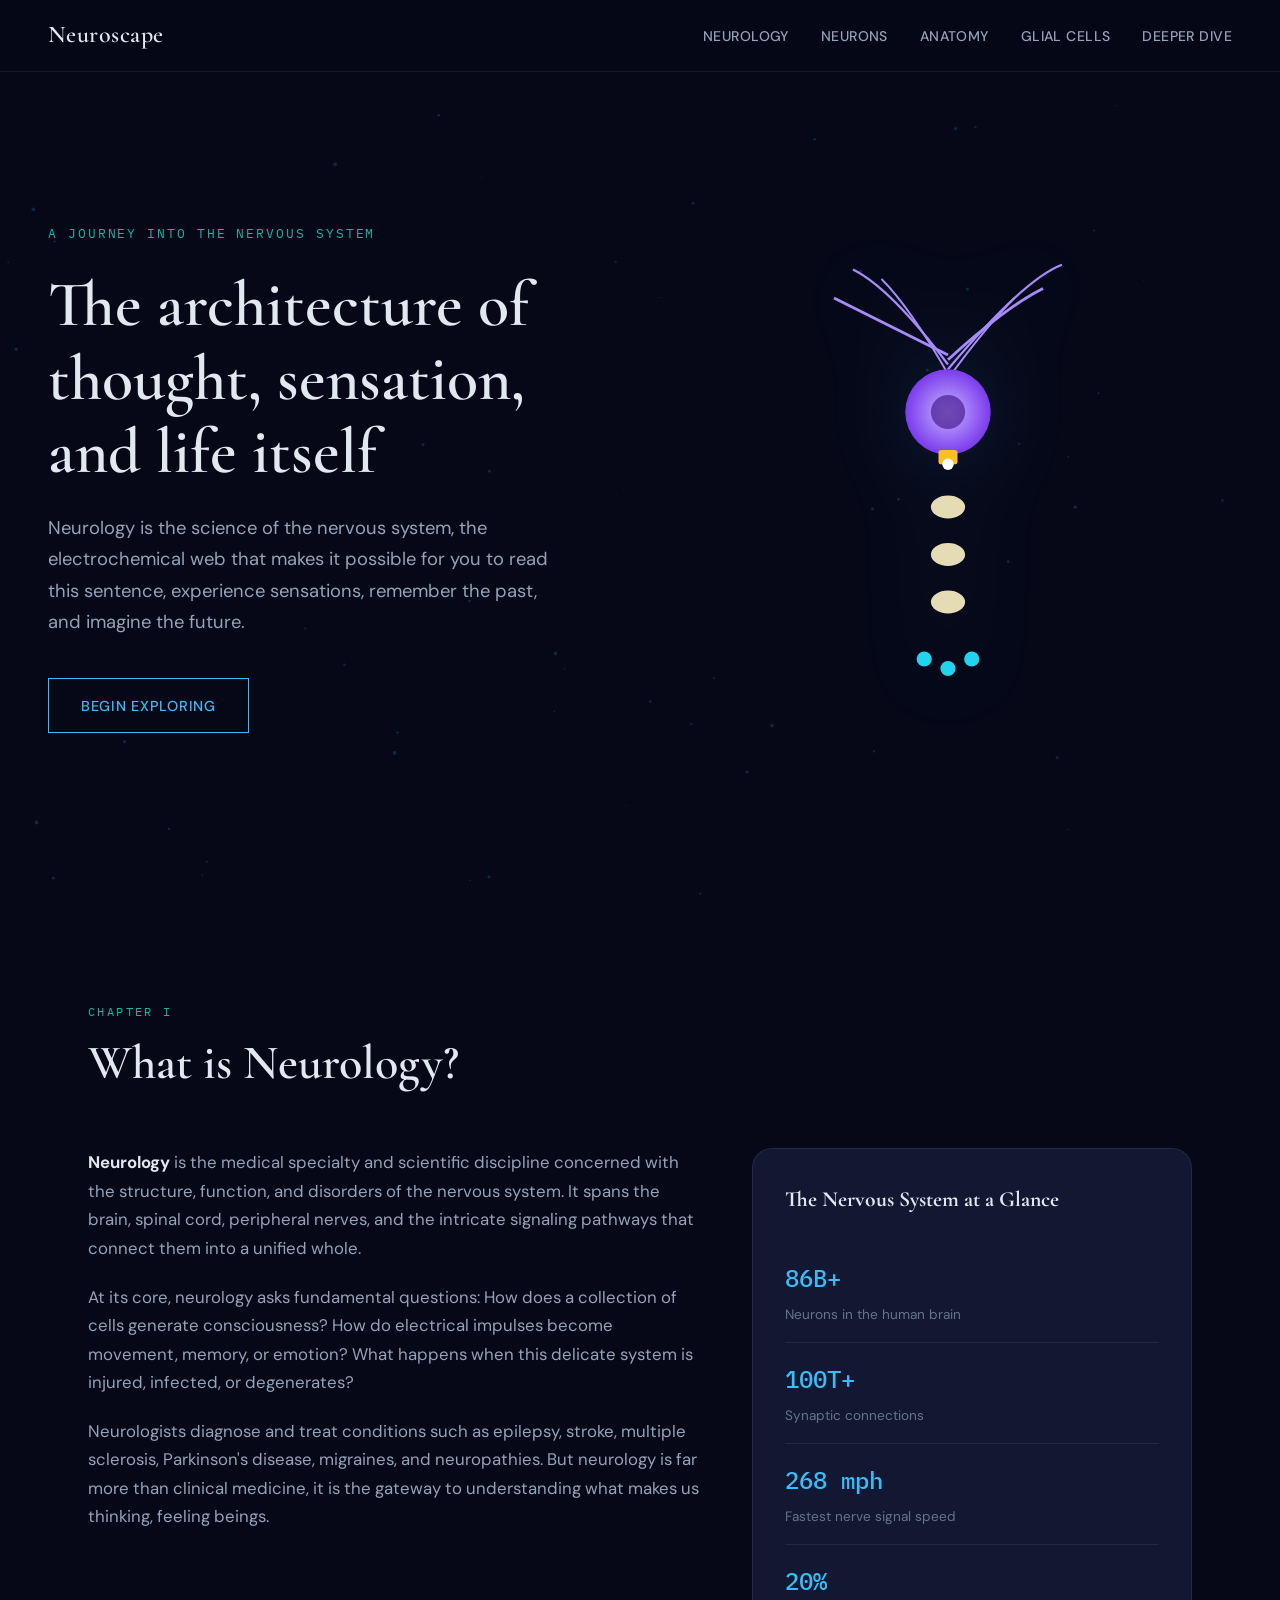
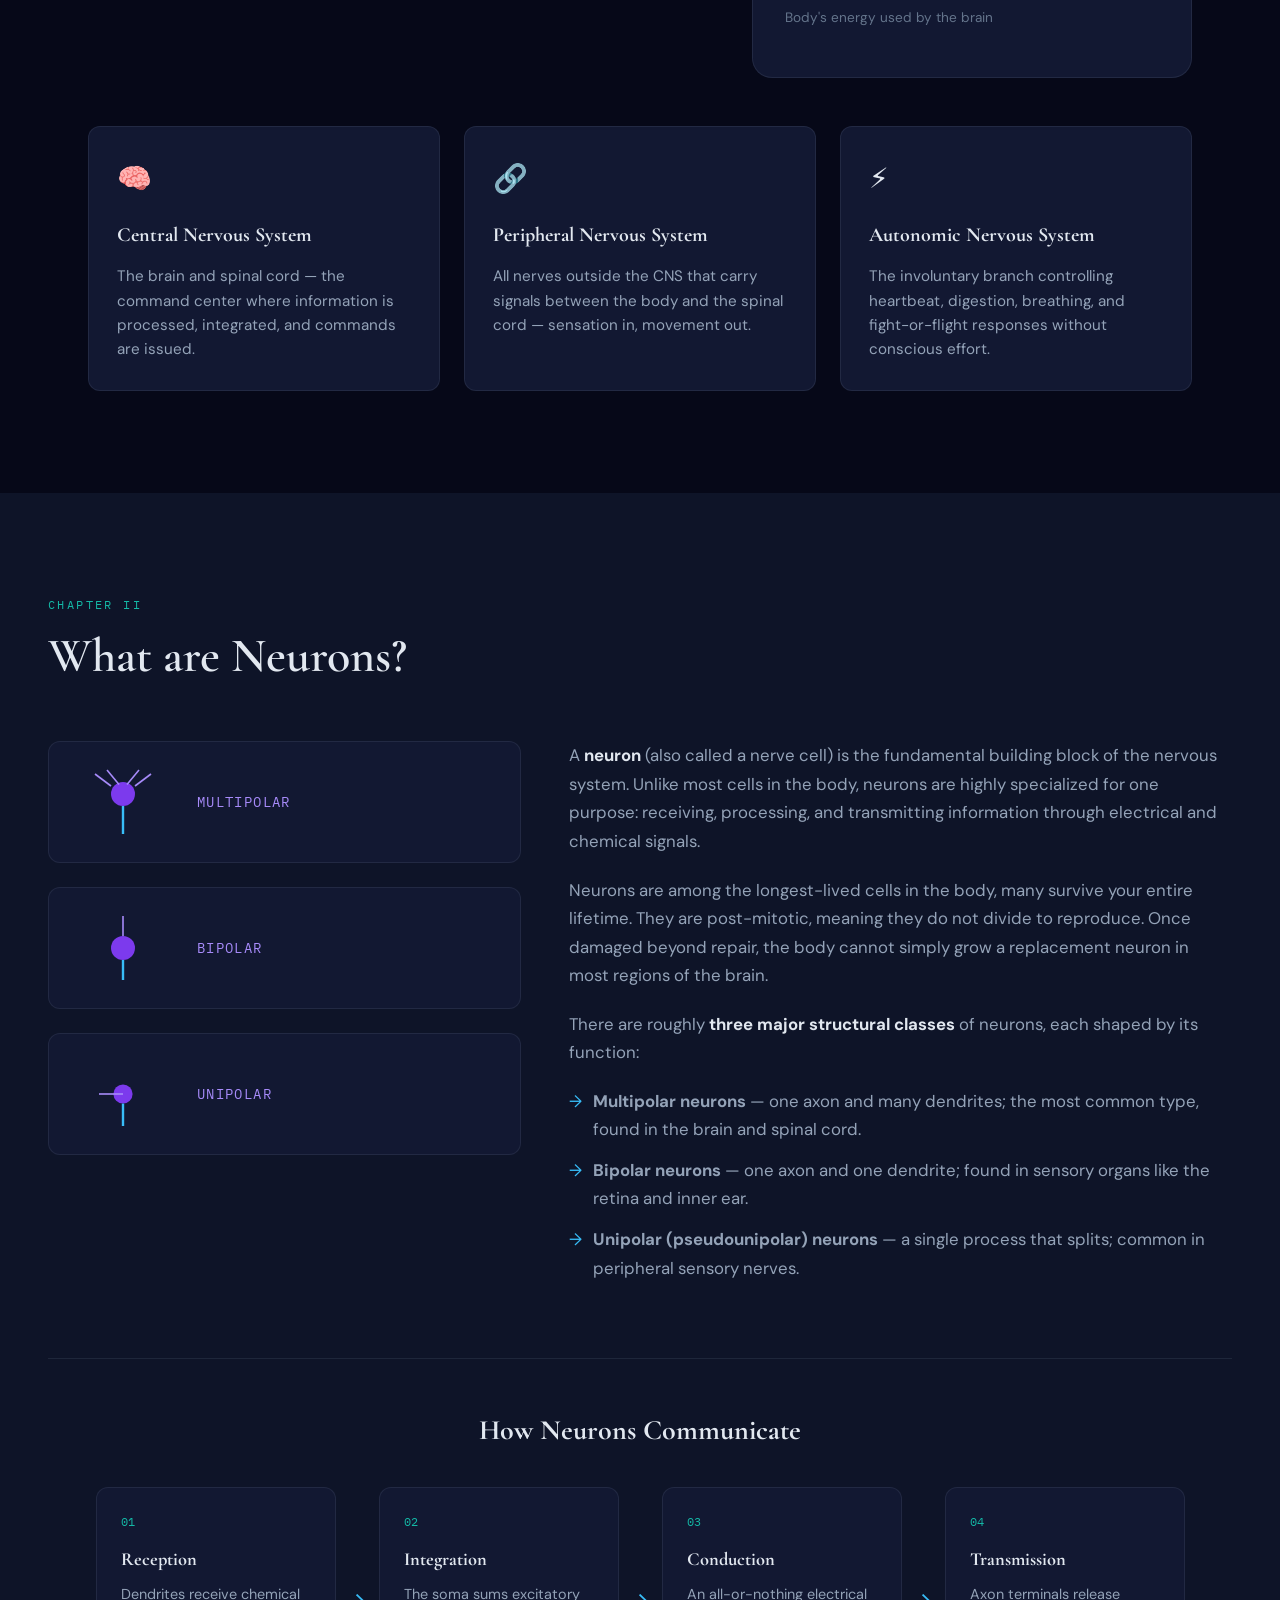
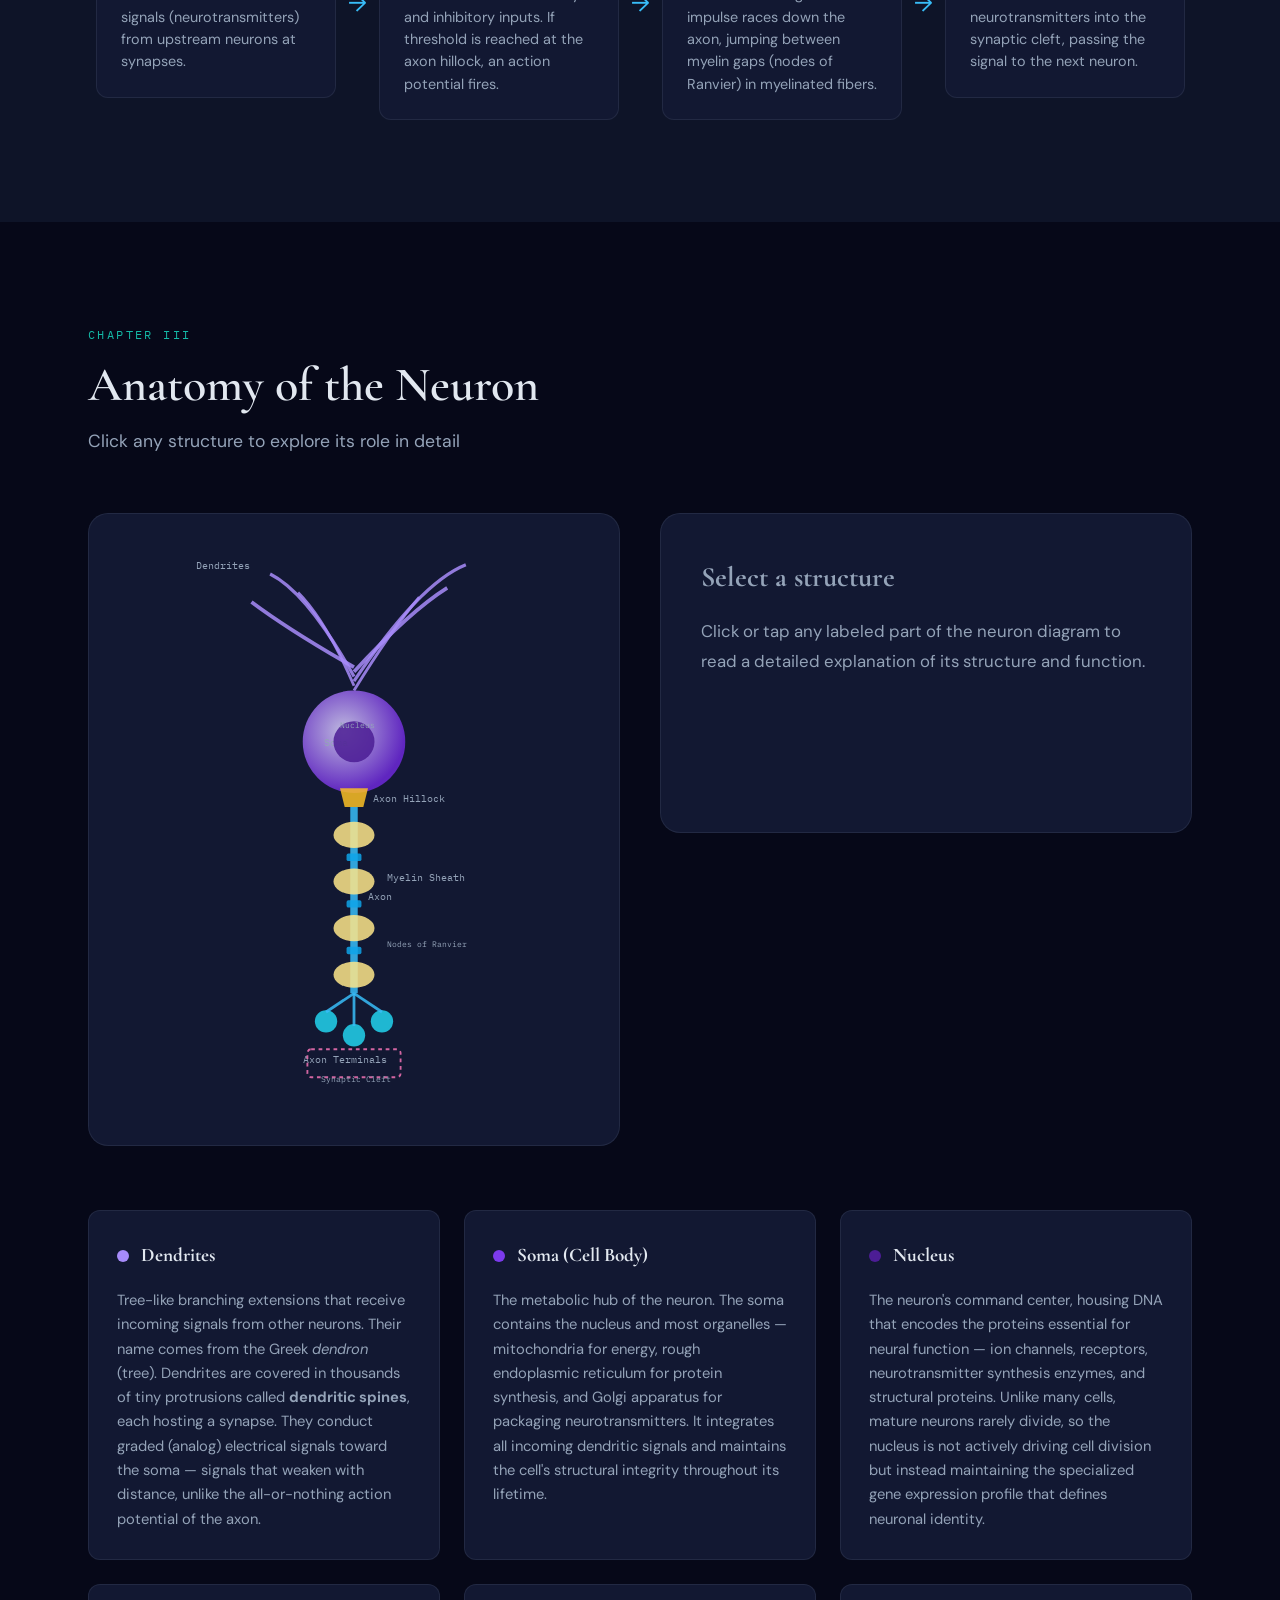
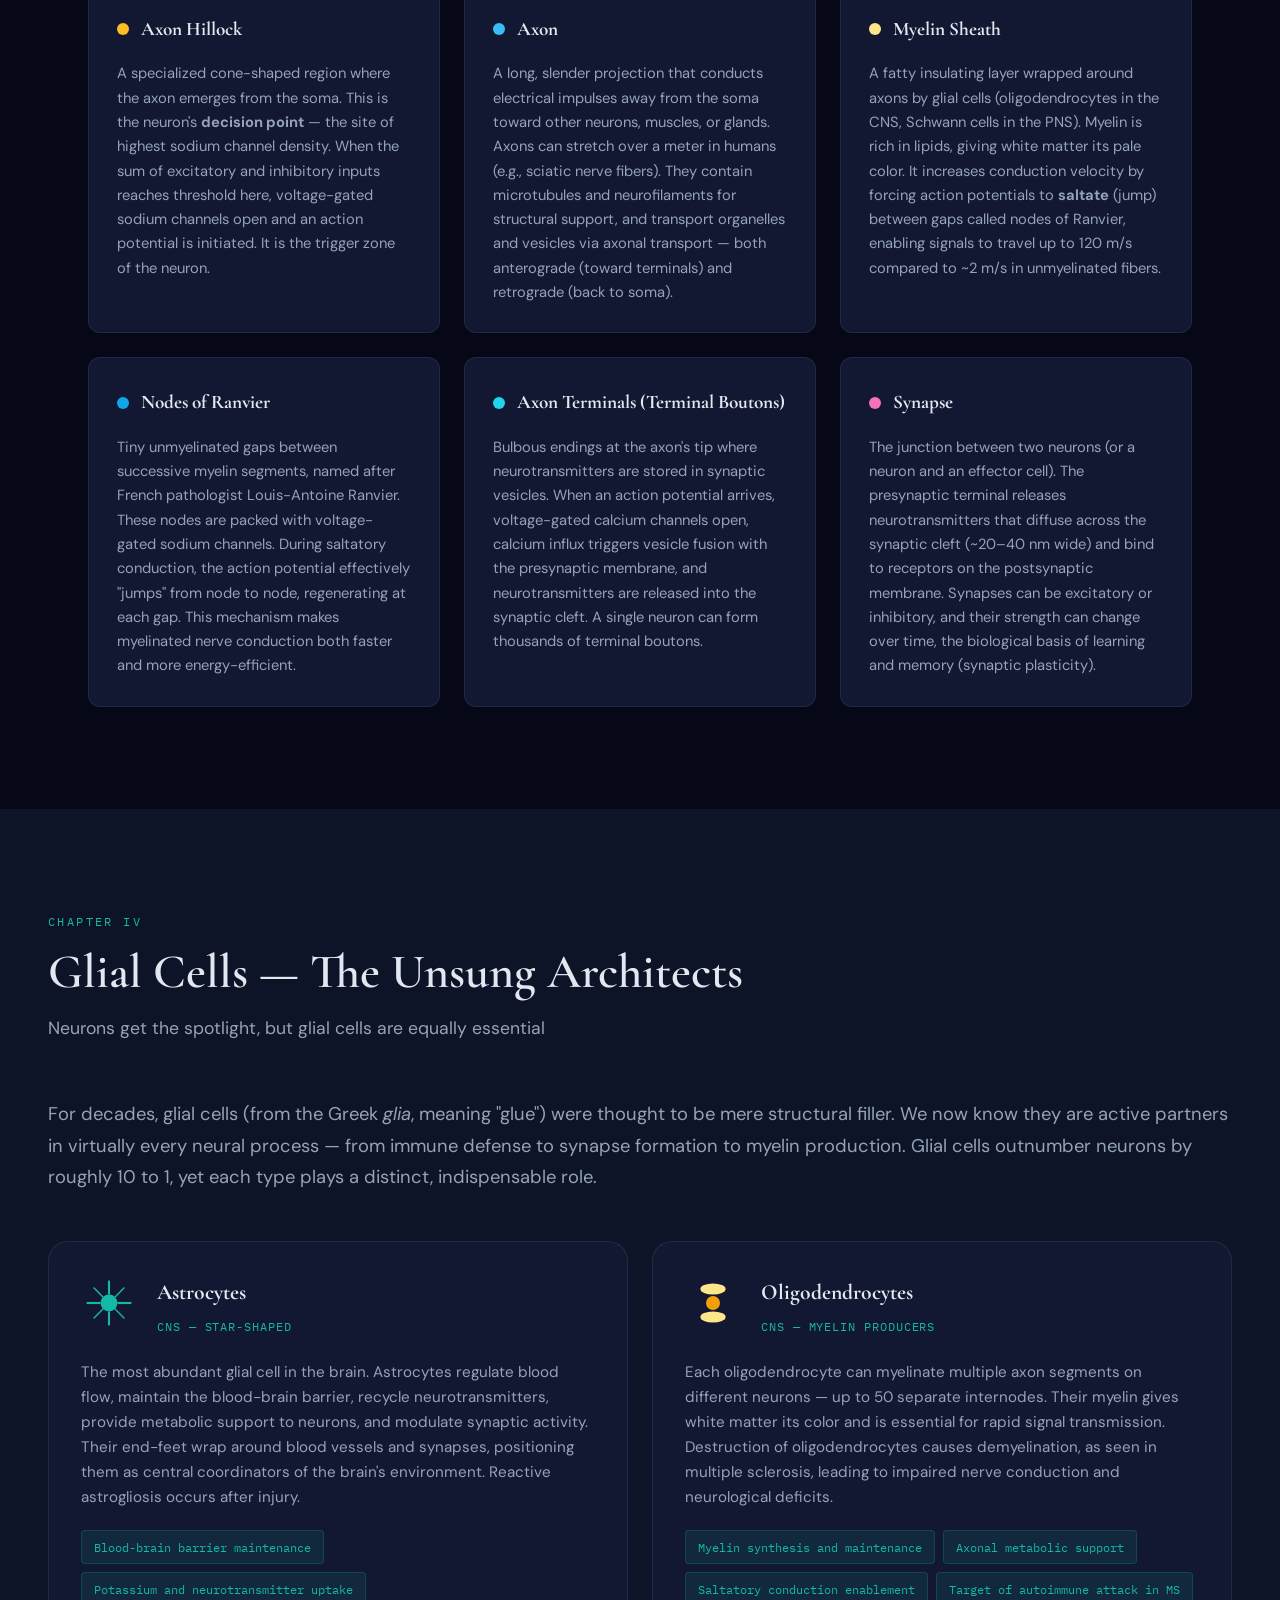
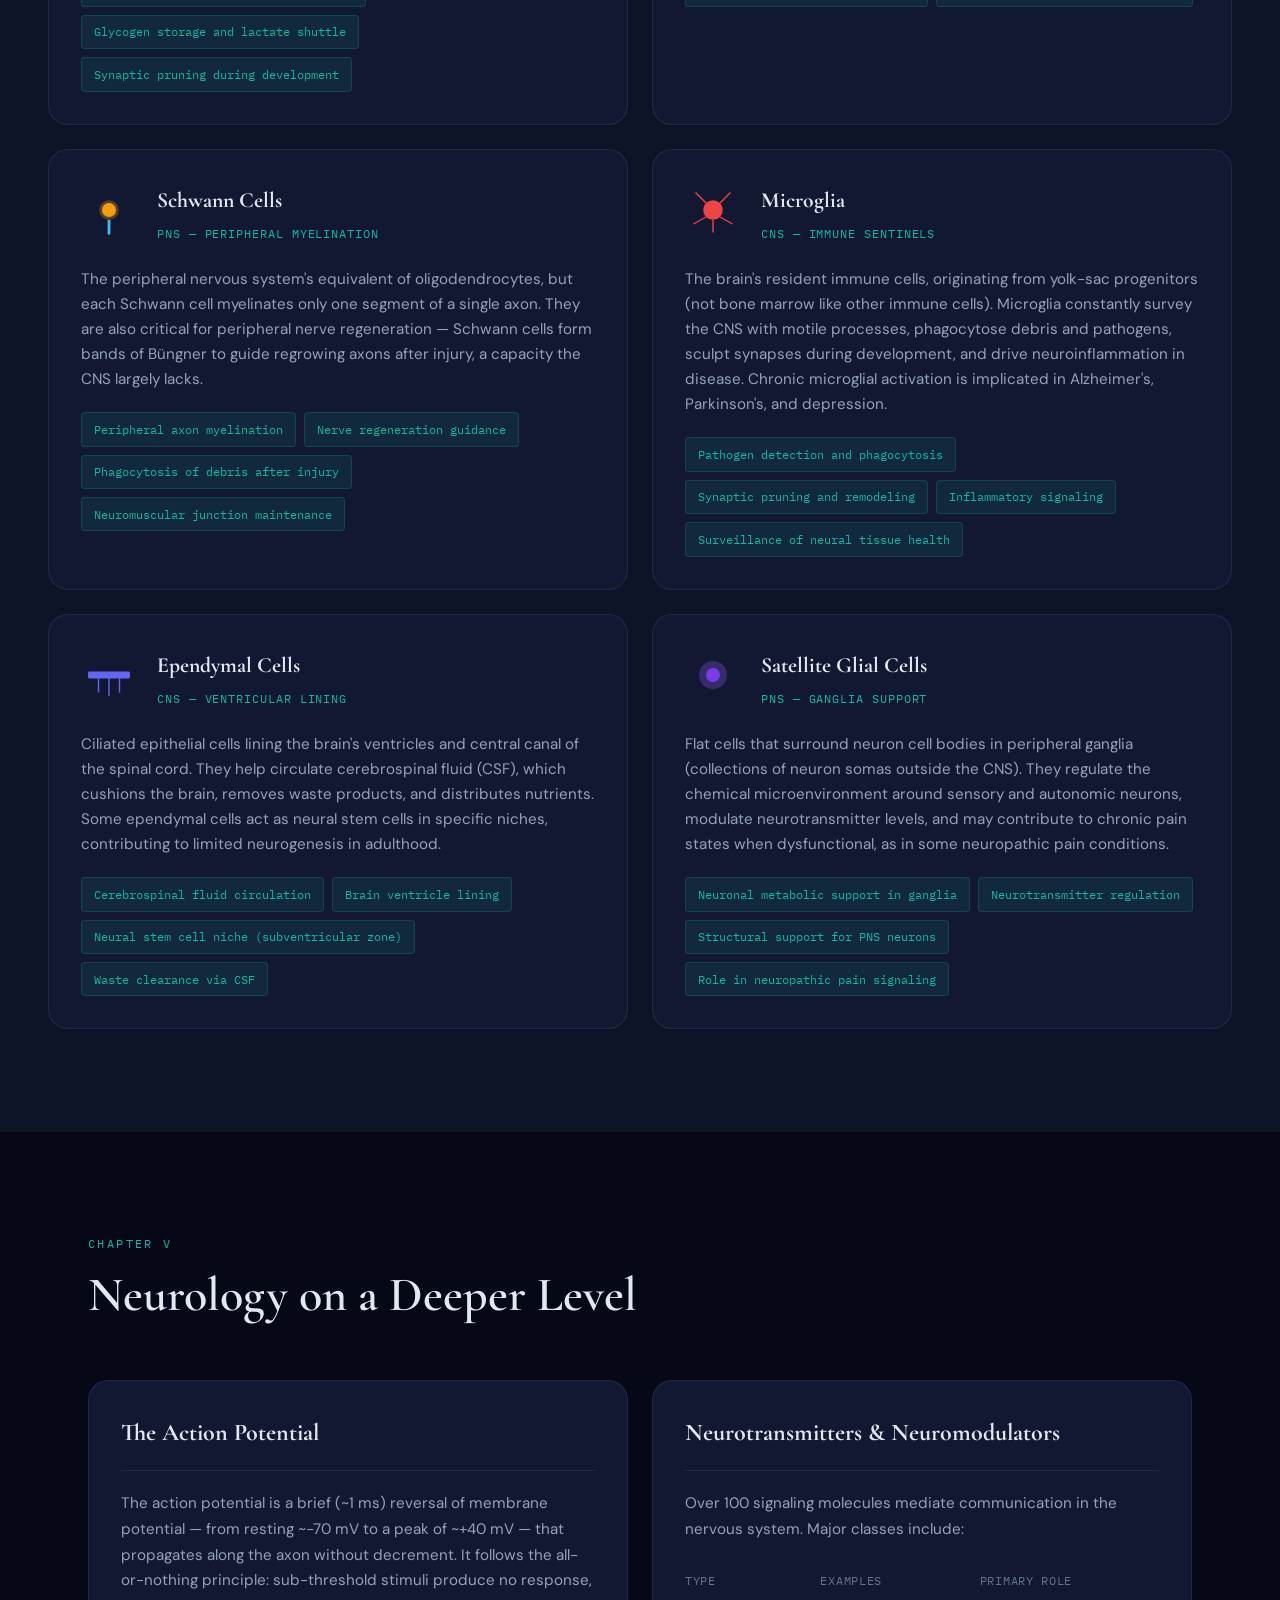
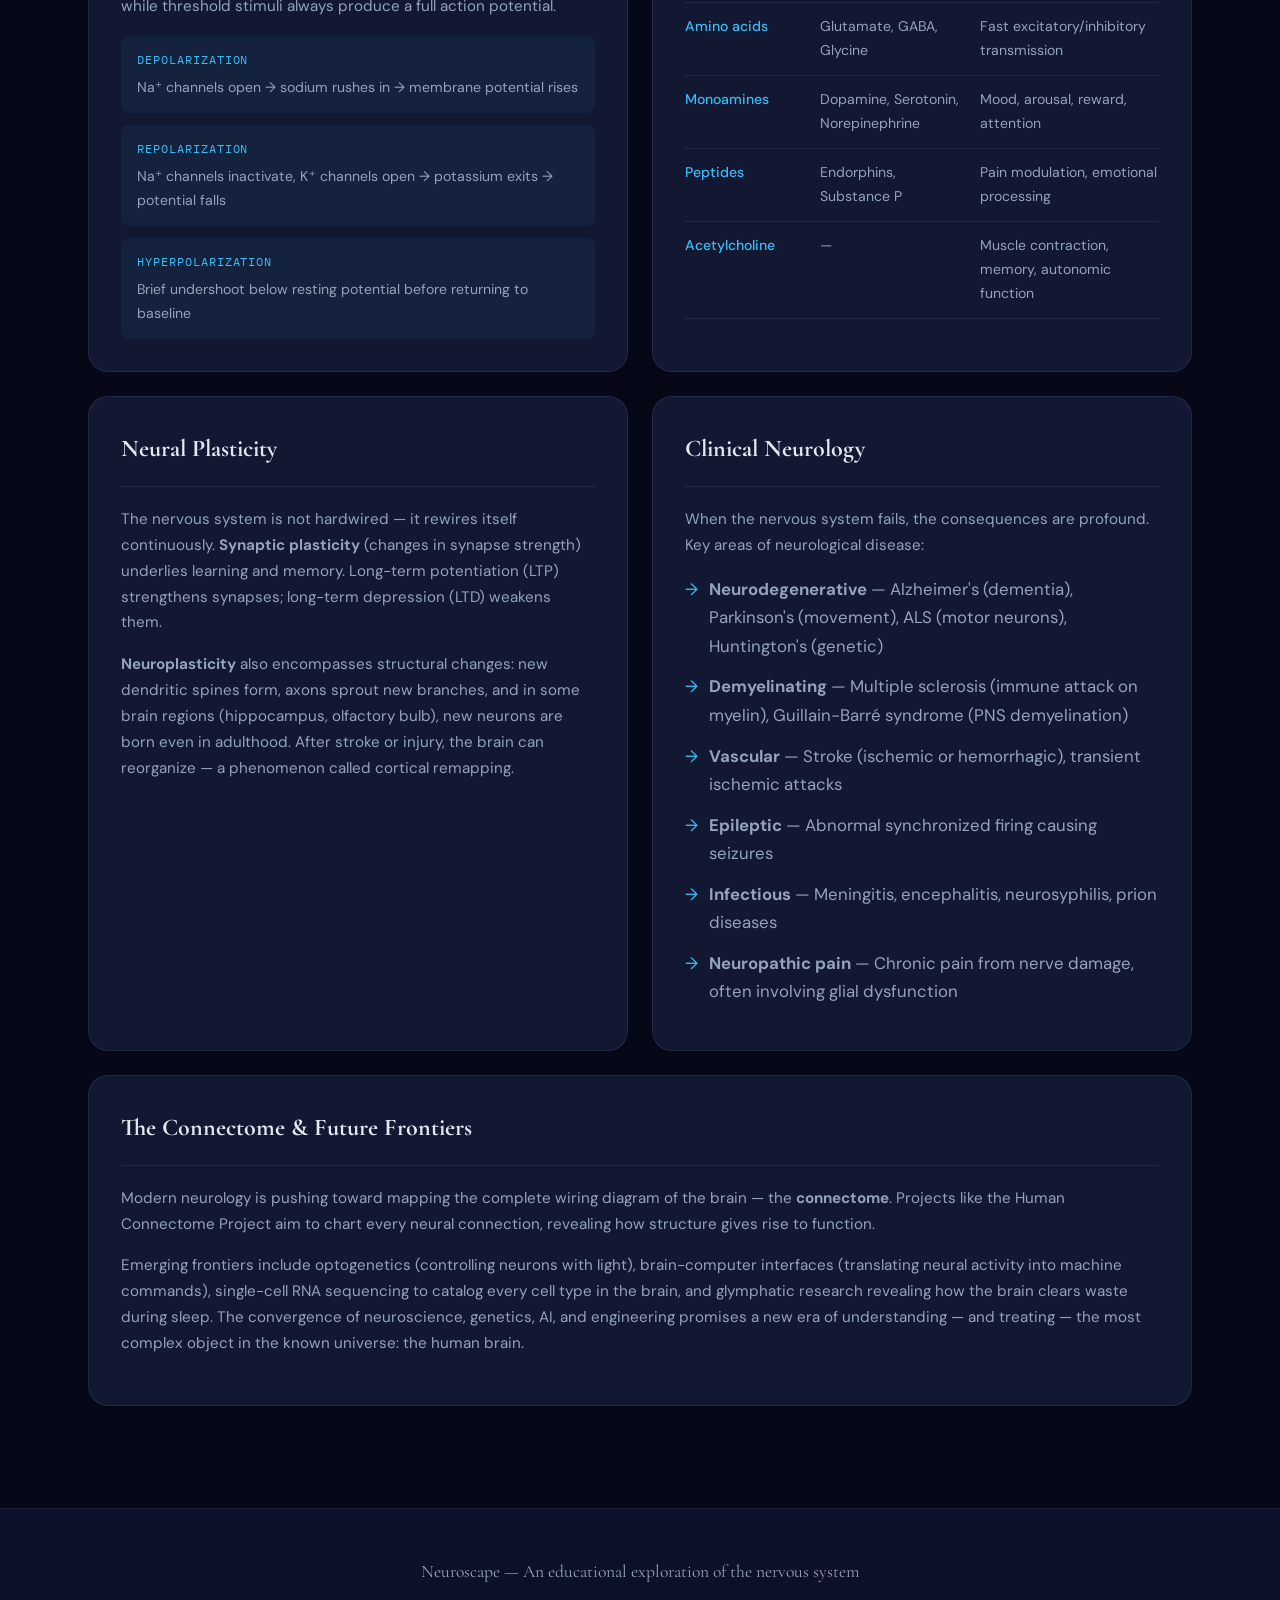
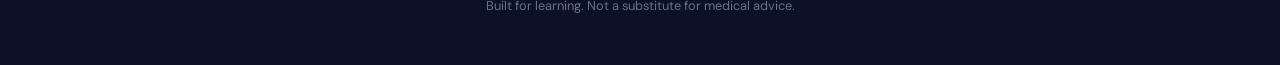
==== commit 35c0cdce: "Refine language and improve clarity in neurology section of index.html" ====
--- a/index.html
+++ b/index.html
@@ -33,9 +33,8 @@
       <p class="hero-eyebrow">A journey into the nervous system</p>
       <h1>The architecture of thought, sensation, and life itself</h1>
       <p class="hero-lead">
-        Neurology is the branch of medicine and science devoted to understanding the nervous system —
-        the vast, electrochemical network that lets you read these words, feel warmth, remember yesterday,
-        and dream of tomorrow.
+       Neurology is the science of the nervous system, the electrochemical web that makes it possible for you to read this sentence, 
+       experience sensations, remember the past, and imagine the future.
       </p>
       <a href="#neurology" class="hero-cta">Begin exploring</a>
     </div>
@@ -94,7 +93,7 @@
           <p>
             Neurologists diagnose and treat conditions such as epilepsy, stroke, multiple sclerosis,
             Parkinson's disease, migraines, and neuropathies. But neurology is far more than clinical
-            medicine — it is the gateway to understanding what makes us thinking, feeling beings.
+            medicine, it is the gateway to understanding what makes us thinking, feeling beings.
           </p>
         </article>
         <aside class="fact-card">
@@ -153,7 +152,7 @@
             receiving, processing, and transmitting information through electrical and chemical signals.
           </p>
           <p>
-            Neurons are among the longest-lived cells in the body — many survive your entire lifetime.
+            Neurons are among the longest-lived cells in the body, many survive your entire lifetime.
             They are post-mitotic, meaning they do not divide to reproduce. Once damaged beyond repair,
             the body cannot simply grow a replacement neuron in most regions of the brain.
           </p>
@@ -407,7 +406,7 @@
             A fatty insulating layer wrapped around axons by glial cells (oligodendrocytes in the CNS,
             Schwann cells in the PNS). Myelin is rich in lipids, giving white matter its pale color.
             It increases conduction velocity by forcing action potentials to <strong>saltate</strong>
-            (jump) between gaps called nodes of Ranvier — enabling signals to travel up to 120 m/s
+            (jump) between gaps called nodes of Ranvier, enabling signals to travel up to 120 m/s
             compared to ~2 m/s in unmyelinated fibers.
           </p>
         </article>
@@ -448,7 +447,7 @@
             The junction between two neurons (or a neuron and an effector cell). The presynaptic terminal
             releases neurotransmitters that diffuse across the synaptic cleft (~20–40 nm wide) and bind
             to receptors on the postsynaptic membrane. Synapses can be excitatory or inhibitory, and their
-            strength can change over time — the biological basis of learning and memory (synaptic plasticity).
+            strength can change over time, the biological basis of learning and memory (synaptic plasticity).
           </p>
         </article>
       </div>
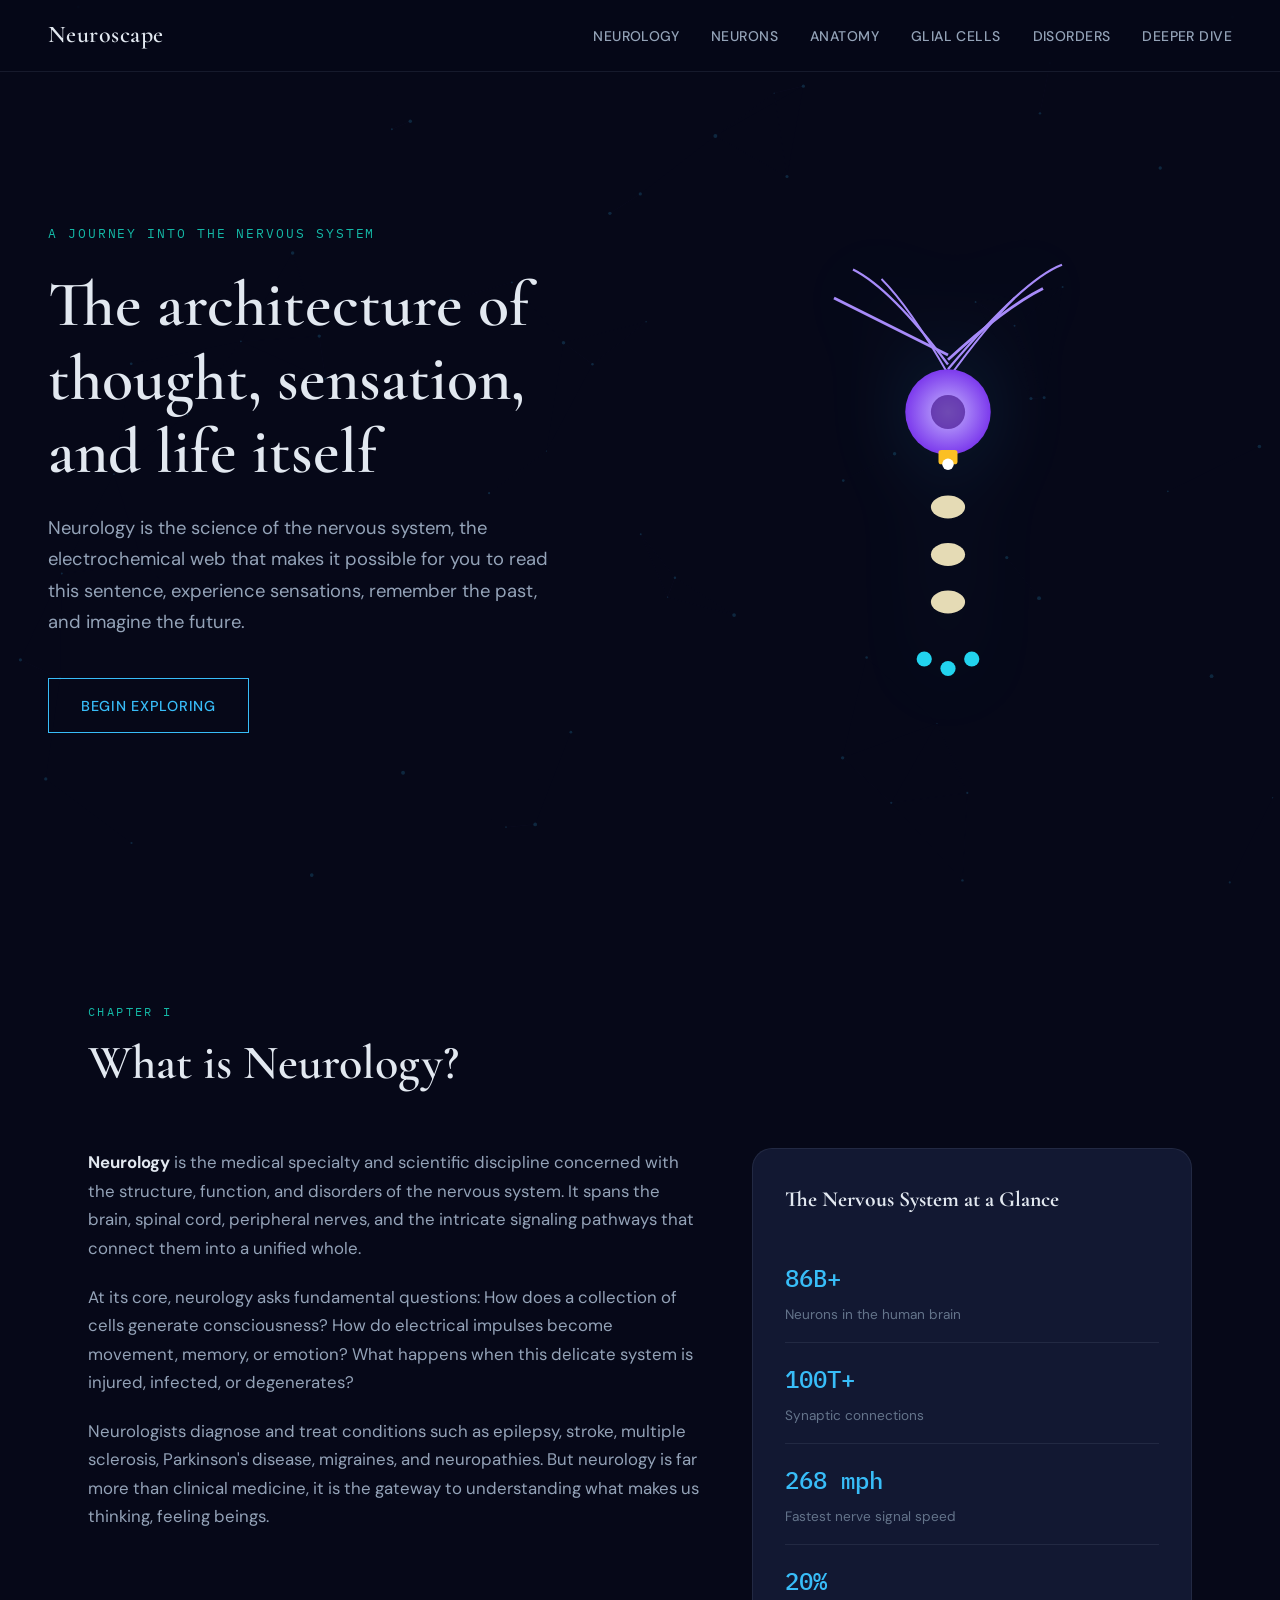
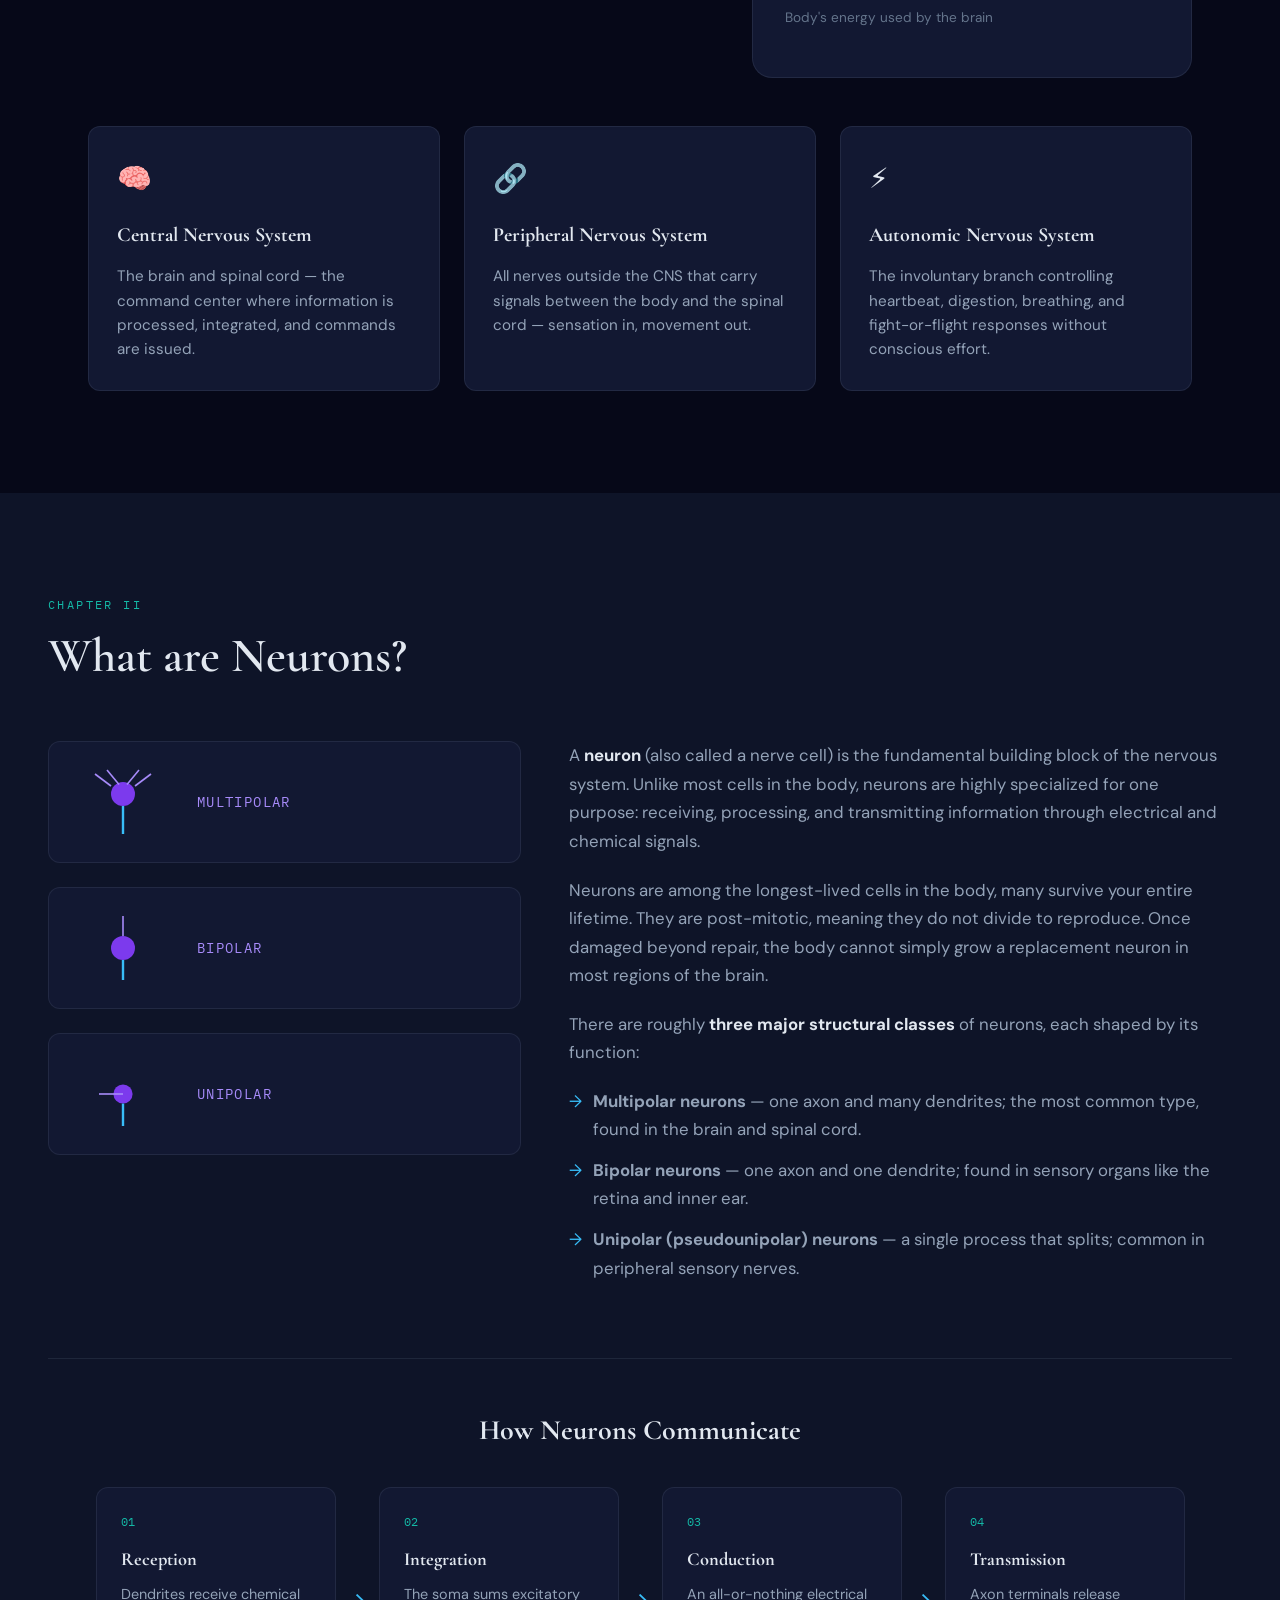
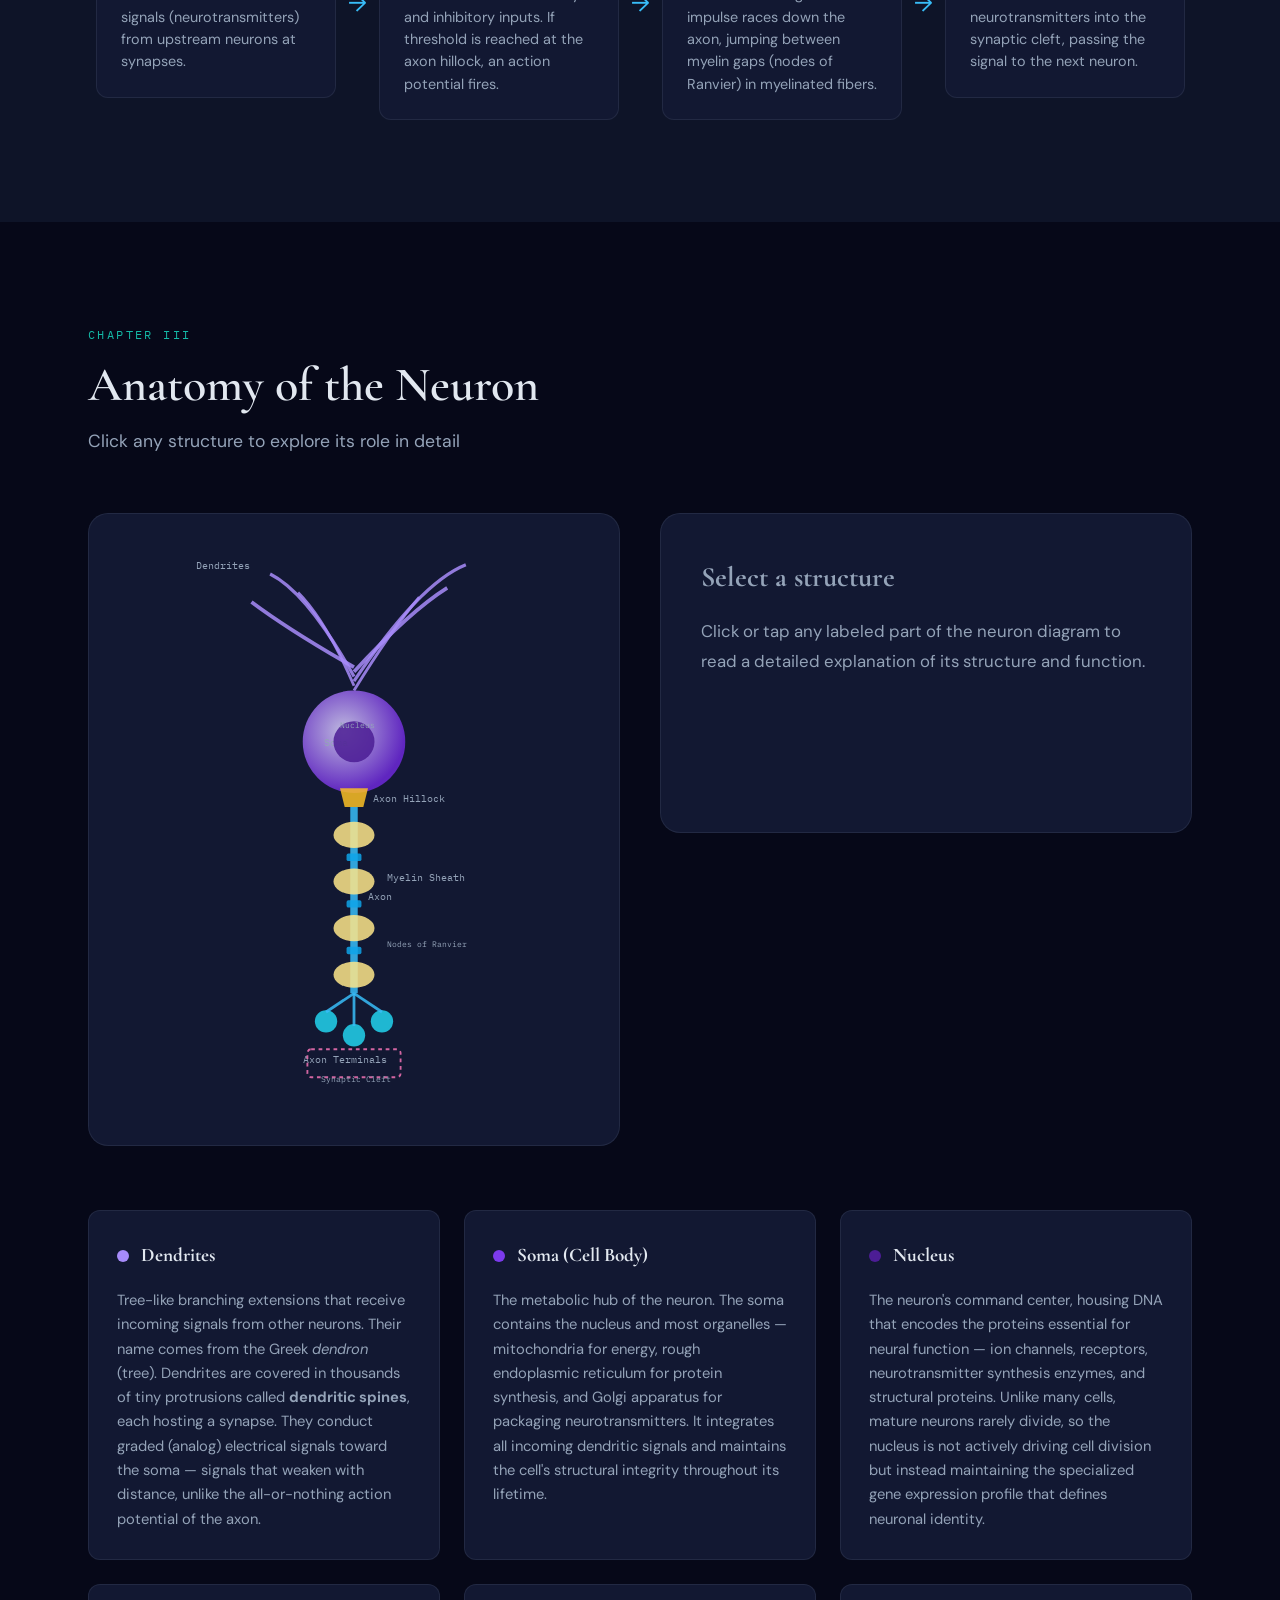
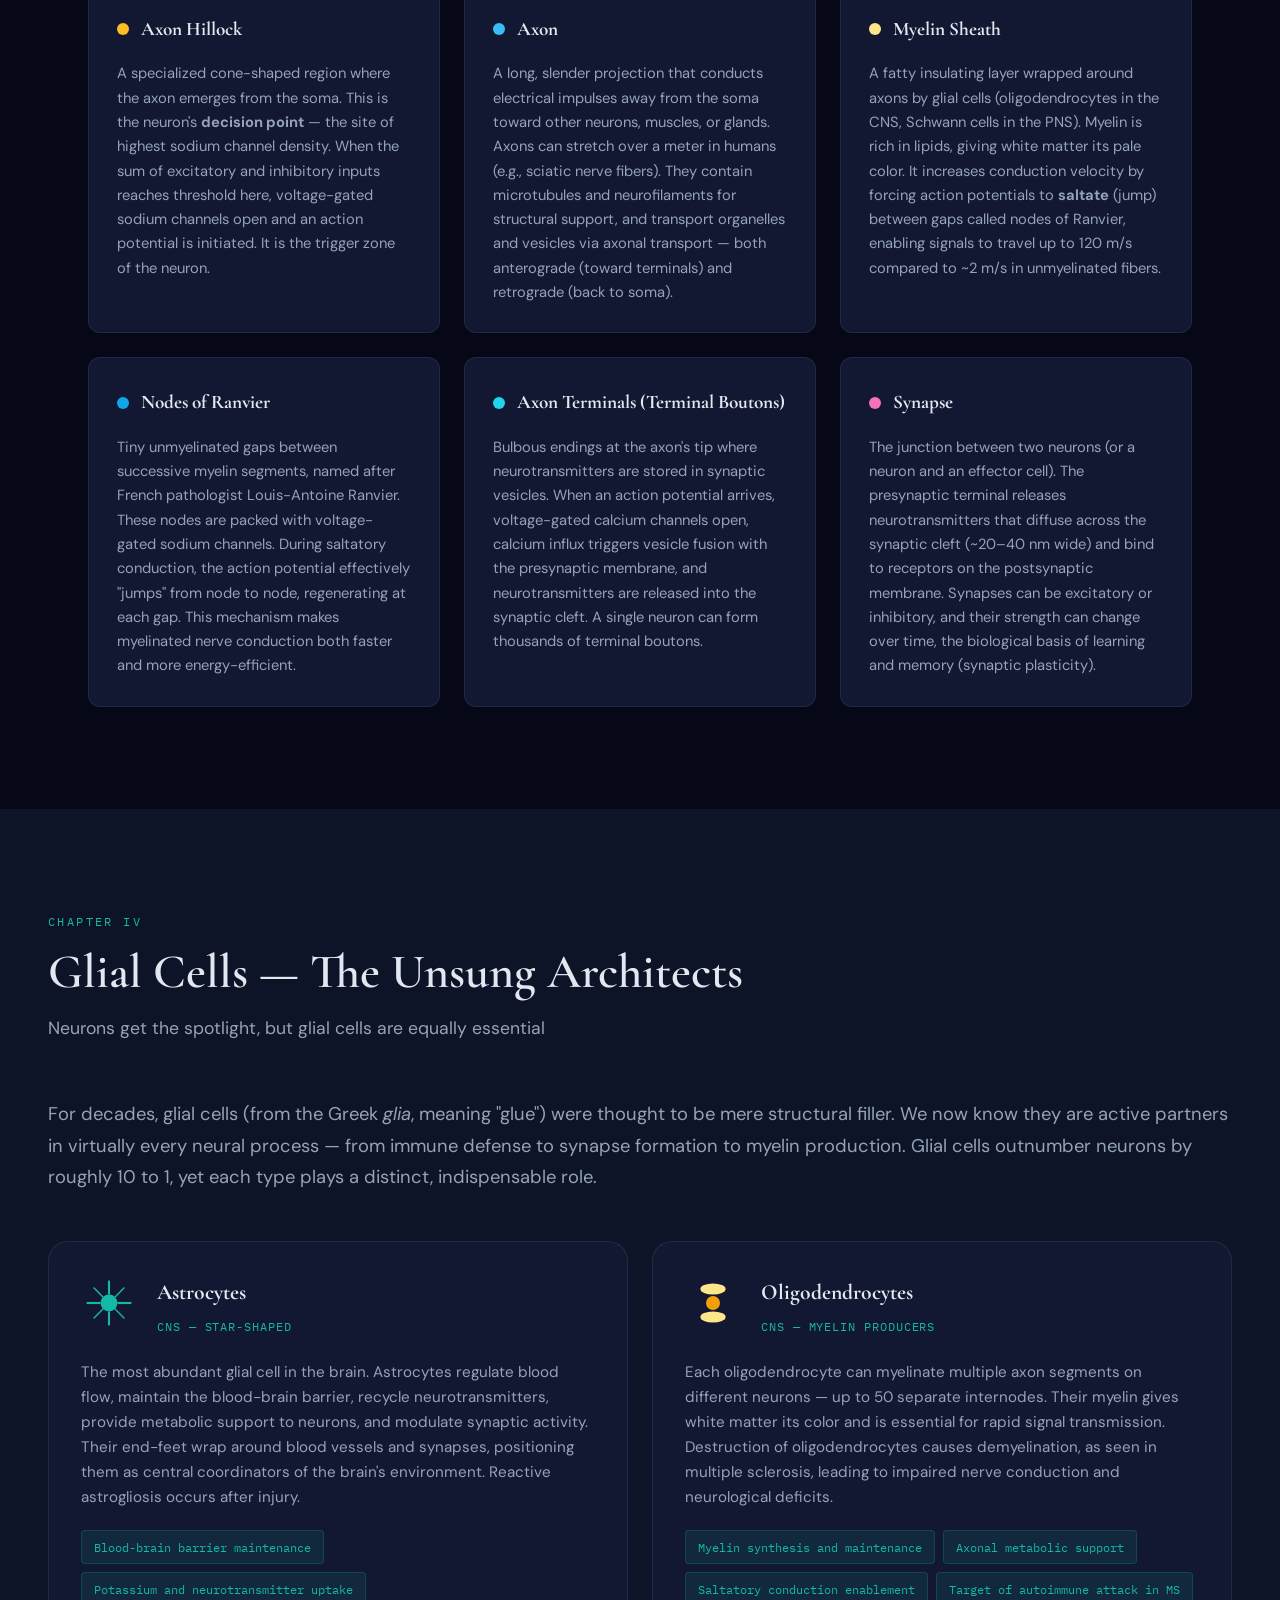
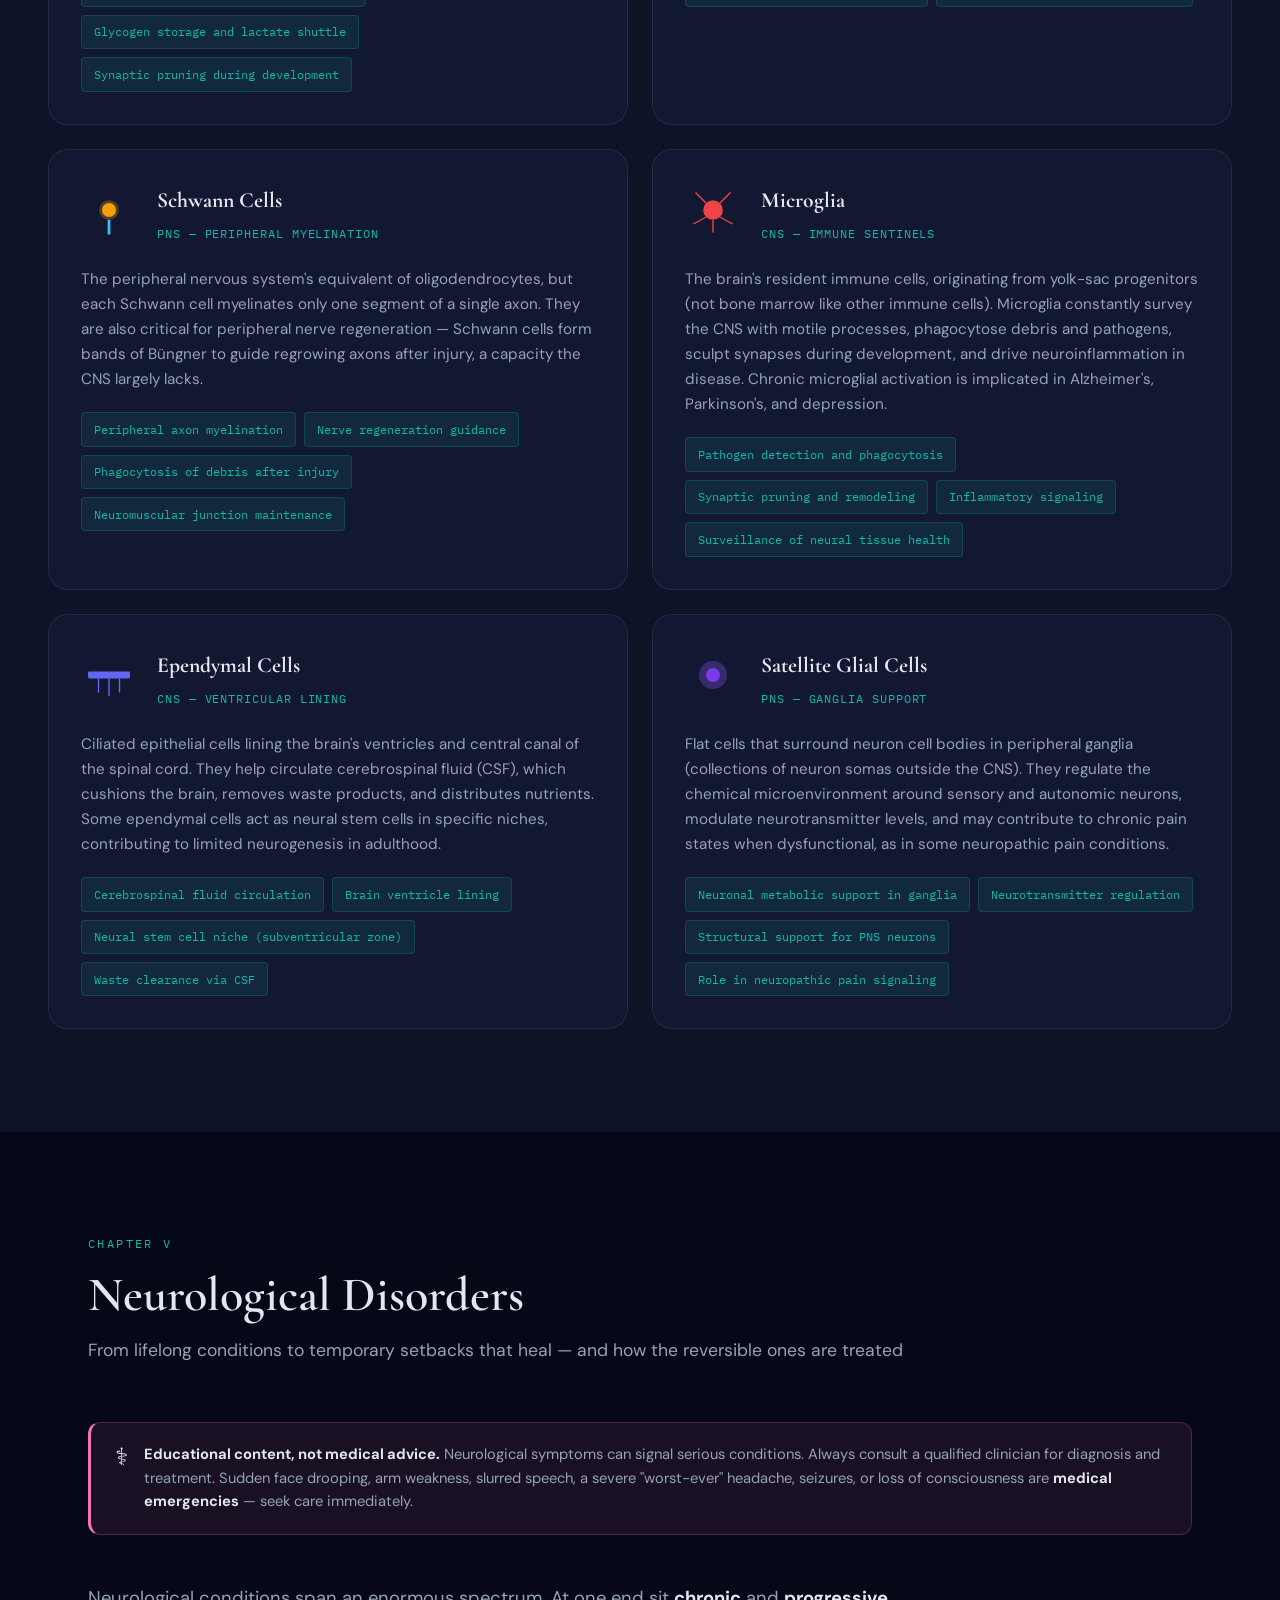
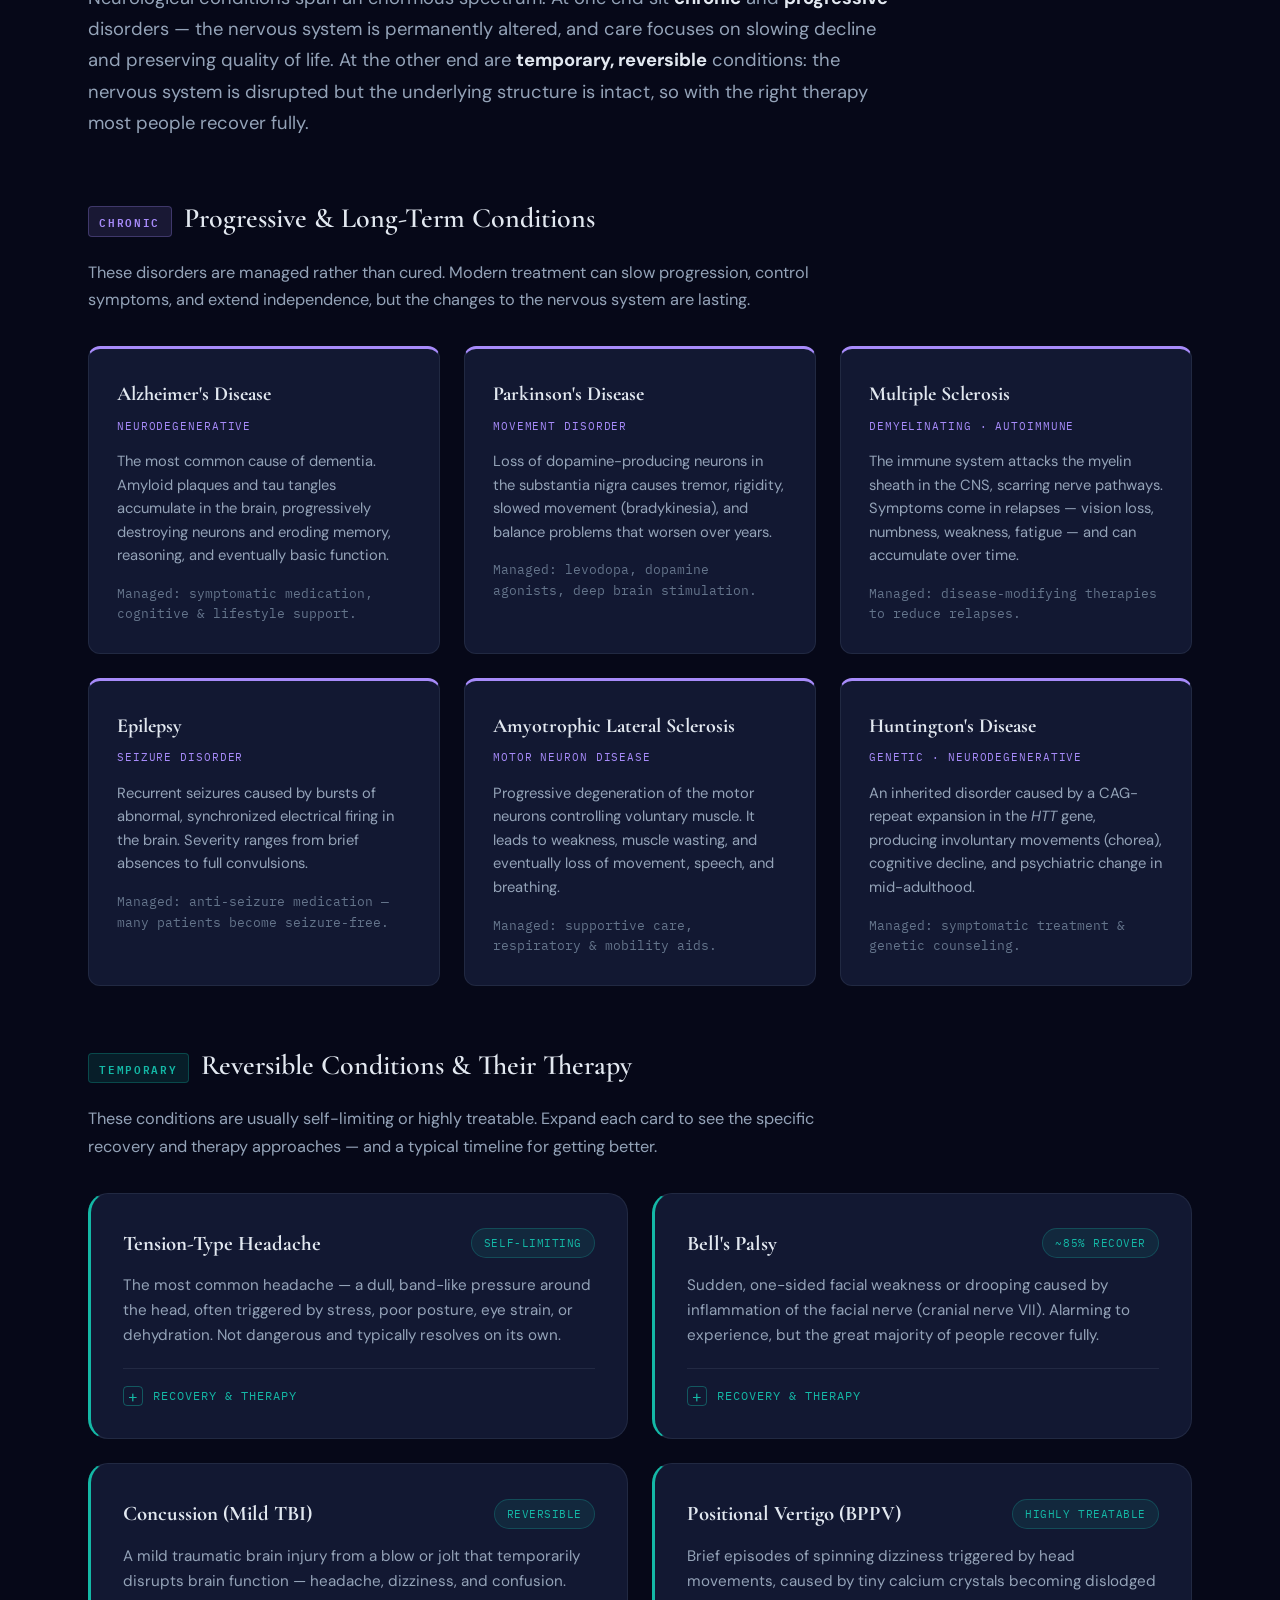
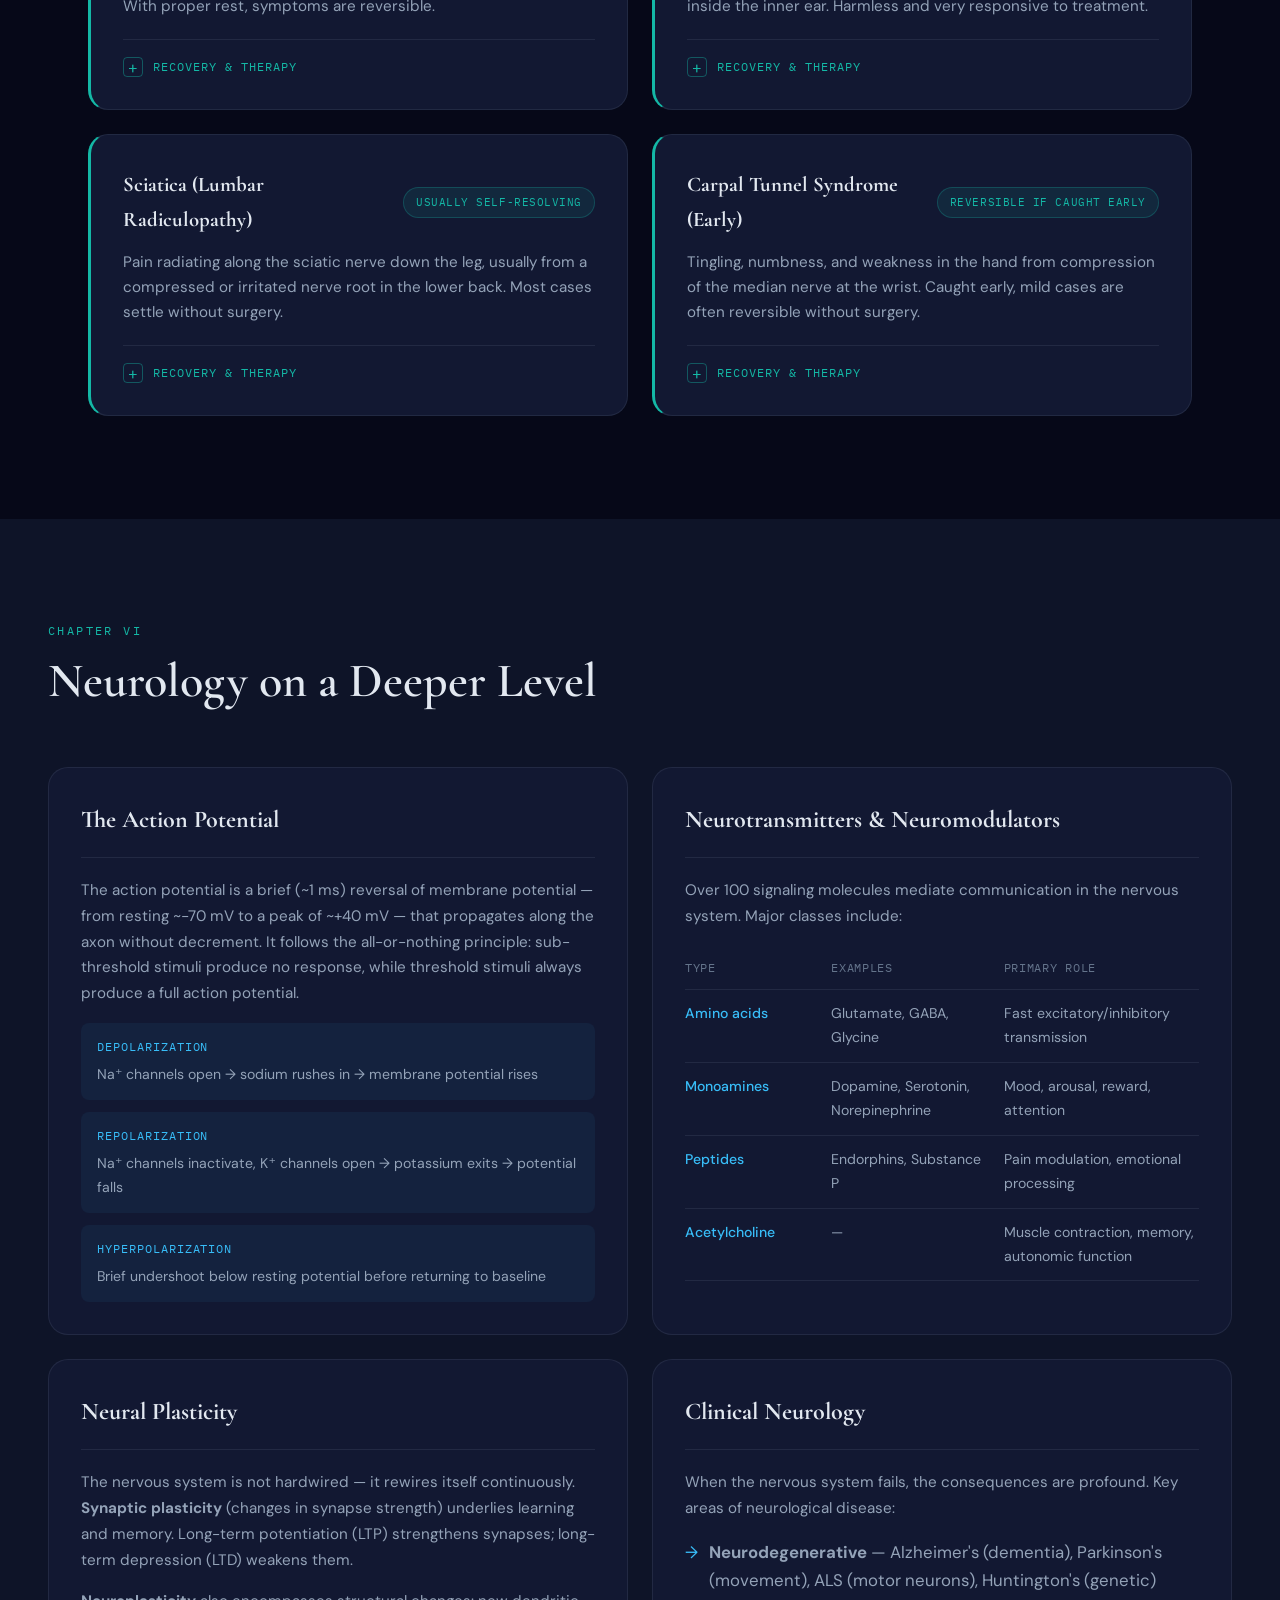
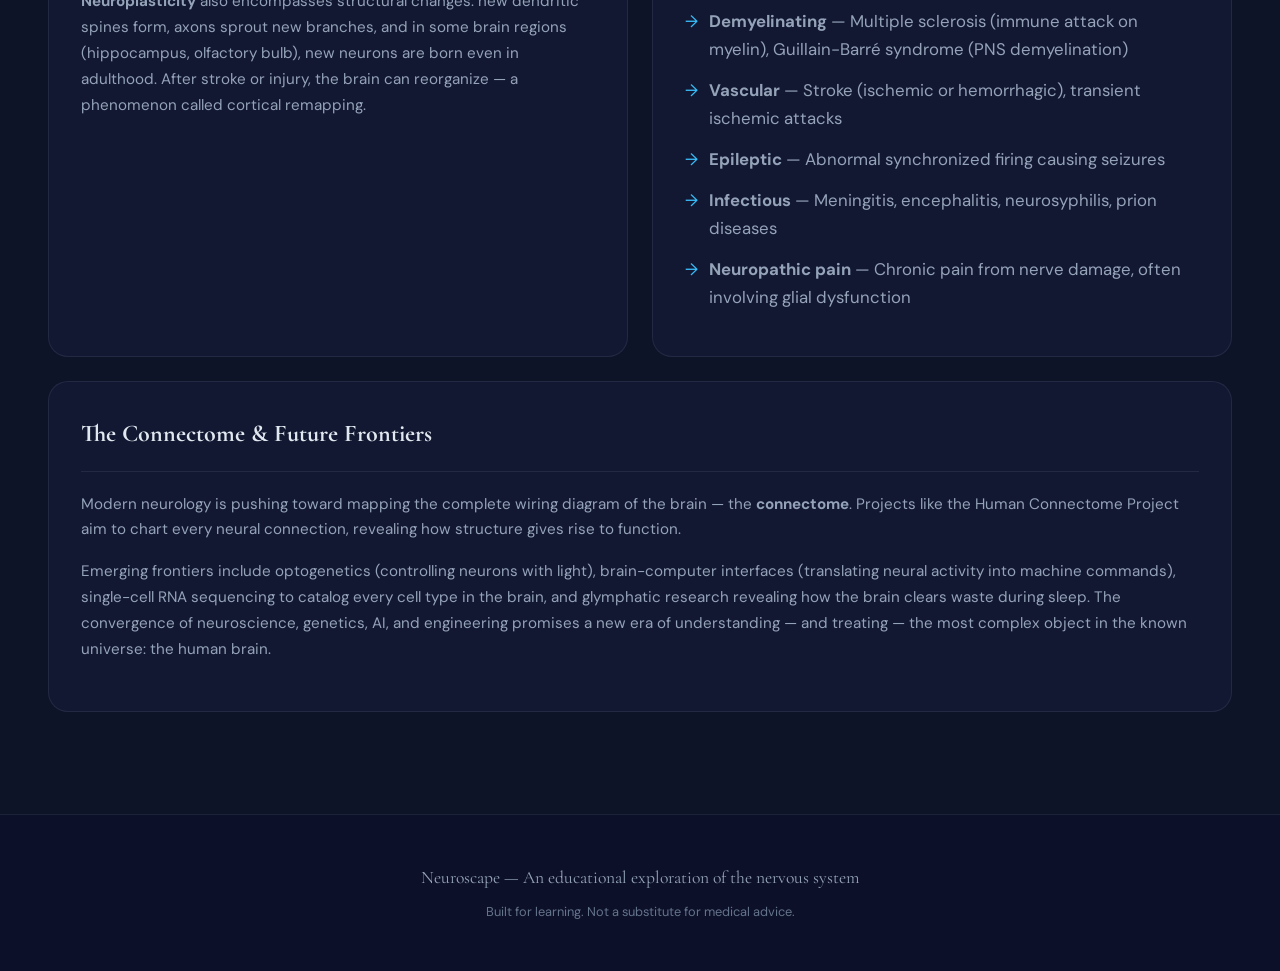
==== commit 4b68a2c1: "Add Neurological Disorders section with therapy for reversible conditions New Chapter V covering chr" ====
--- a/index.html
+++ b/index.html
@@ -24,6 +24,7 @@
       <li><a href="#neurons">Neurons</a></li>
       <li><a href="#anatomy">Anatomy</a></li>
       <li><a href="#glial">Glial Cells</a></li>
+      <li><a href="#disorders">Disorders</a></li>
       <li><a href="#deeper">Deeper Dive</a></li>
     </ul>
   </nav>
@@ -617,10 +618,252 @@
       </div>
     </section>
 
-    <!-- Section 5: Deeper Dive -->
-    <section class="section" id="deeper">
+    <!-- Section 5: Neurological Disorders -->
+    <section class="section" id="disorders">
       <div class="section-header">
         <span class="section-tag">Chapter V</span>
+        <h2>Neurological Disorders</h2>
+        <p class="section-sub">From lifelong conditions to temporary setbacks that heal — and how the reversible ones are treated</p>
+      </div>
+
+      <div class="safety-banner" role="note">
+        <span class="banner-icon" aria-hidden="true">⚕️</span>
+        <p>
+          <strong>Educational content, not medical advice.</strong> Neurological symptoms can signal
+          serious conditions. Always consult a qualified clinician for diagnosis and treatment. Sudden
+          face drooping, arm weakness, slurred speech, a severe "worst-ever" headache, seizures, or loss
+          of consciousness are <strong>medical emergencies</strong> — seek care immediately.
+        </p>
+      </div>
+
+      <div class="prose intro-block">
+        <p>
+          Neurological conditions span an enormous spectrum. At one end sit <strong>chronic</strong> and
+          <strong>progressive</strong> disorders — the nervous system is permanently altered, and care
+          focuses on slowing decline and preserving quality of life. At the other end are
+          <strong>temporary, reversible</strong> conditions: the nervous system is disrupted but the
+          underlying structure is intact, so with the right therapy most people recover fully.
+        </p>
+      </div>
+
+      <!-- Chronic / progressive disorders -->
+      <h3 class="subsection-title">
+        <span class="st-tag chronic">Chronic</span>
+        Progressive &amp; Long-Term Conditions
+      </h3>
+      <p class="subsection-lead">
+        These disorders are managed rather than cured. Modern treatment can slow progression, control
+        symptoms, and extend independence, but the changes to the nervous system are lasting.
+      </p>
+
+      <div class="disorder-grid">
+        <article class="disorder-card">
+          <h4>Alzheimer's Disease</h4>
+          <span class="disorder-cat">Neurodegenerative</span>
+          <p>
+            The most common cause of dementia. Amyloid plaques and tau tangles accumulate in the brain,
+            progressively destroying neurons and eroding memory, reasoning, and eventually basic function.
+          </p>
+          <p class="disorder-manage">Managed: symptomatic medication, cognitive & lifestyle support.</p>
+        </article>
+
+        <article class="disorder-card">
+          <h4>Parkinson's Disease</h4>
+          <span class="disorder-cat">Movement Disorder</span>
+          <p>
+            Loss of dopamine-producing neurons in the substantia nigra causes tremor, rigidity, slowed
+            movement (bradykinesia), and balance problems that worsen over years.
+          </p>
+          <p class="disorder-manage">Managed: levodopa, dopamine agonists, deep brain stimulation.</p>
+        </article>
+
+        <article class="disorder-card">
+          <h4>Multiple Sclerosis</h4>
+          <span class="disorder-cat">Demyelinating · Autoimmune</span>
+          <p>
+            The immune system attacks the myelin sheath in the CNS, scarring nerve pathways. Symptoms come
+            in relapses — vision loss, numbness, weakness, fatigue — and can accumulate over time.
+          </p>
+          <p class="disorder-manage">Managed: disease-modifying therapies to reduce relapses.</p>
+        </article>
+
+        <article class="disorder-card">
+          <h4>Epilepsy</h4>
+          <span class="disorder-cat">Seizure Disorder</span>
+          <p>
+            Recurrent seizures caused by bursts of abnormal, synchronized electrical firing in the brain.
+            Severity ranges from brief absences to full convulsions.
+          </p>
+          <p class="disorder-manage">Managed: anti-seizure medication — many patients become seizure-free.</p>
+        </article>
+
+        <article class="disorder-card">
+          <h4>Amyotrophic Lateral Sclerosis</h4>
+          <span class="disorder-cat">Motor Neuron Disease</span>
+          <p>
+            Progressive degeneration of the motor neurons controlling voluntary muscle. It leads to
+            weakness, muscle wasting, and eventually loss of movement, speech, and breathing.
+          </p>
+          <p class="disorder-manage">Managed: supportive care, respiratory & mobility aids.</p>
+        </article>
+
+        <article class="disorder-card">
+          <h4>Huntington's Disease</h4>
+          <span class="disorder-cat">Genetic · Neurodegenerative</span>
+          <p>
+            An inherited disorder caused by a CAG-repeat expansion in the <em>HTT</em> gene, producing
+            involuntary movements (chorea), cognitive decline, and psychiatric change in mid-adulthood.
+          </p>
+          <p class="disorder-manage">Managed: symptomatic treatment & genetic counseling.</p>
+        </article>
+      </div>
+
+      <!-- Temporary / reversible conditions with therapy -->
+      <h3 class="subsection-title">
+        <span class="st-tag temporary">Temporary</span>
+        Reversible Conditions &amp; Their Therapy
+      </h3>
+      <p class="subsection-lead">
+        These conditions are usually self-limiting or highly treatable. Expand each card to see the
+        specific recovery and therapy approaches — and a typical timeline for getting better.
+      </p>
+
+      <div class="therapy-grid">
+        <article class="therapy-card">
+          <div class="therapy-card-head">
+            <h4>Tension-Type Headache</h4>
+            <span class="recover-badge">Self-limiting</span>
+          </div>
+          <p>
+            The most common headache — a dull, band-like pressure around the head, often triggered by
+            stress, poor posture, eye strain, or dehydration. Not dangerous and typically resolves on its own.
+          </p>
+          <details class="therapy-details">
+            <summary><span class="chevron" aria-hidden="true">+</span> Recovery &amp; Therapy</summary>
+            <ul class="therapy-steps">
+              <li>Rest in a calm, low-stimulation environment and rehydrate.</li>
+              <li>Use over-the-counter analgesics (ibuprofen or acetaminophen) sparingly.</li>
+              <li>Apply a warm compress to the neck and shoulders to release muscle tension.</li>
+              <li>Correct posture and take regular breaks from screens.</li>
+              <li>Practice stress reduction: deep breathing, gentle stretching, and adequate sleep.</li>
+            </ul>
+            <p class="therapy-timeline"><strong>Timeline:</strong> usually eases within a few hours.</p>
+          </details>
+        </article>
+
+        <article class="therapy-card">
+          <div class="therapy-card-head">
+            <h4>Bell's Palsy</h4>
+            <span class="recover-badge">~85% recover</span>
+          </div>
+          <p>
+            Sudden, one-sided facial weakness or drooping caused by inflammation of the facial nerve
+            (cranial nerve VII). Alarming to experience, but the great majority of people recover fully.
+          </p>
+          <details class="therapy-details">
+            <summary><span class="chevron" aria-hidden="true">+</span> Recovery &amp; Therapy</summary>
+            <ul class="therapy-steps">
+              <li>Start prescribed corticosteroids early to reduce nerve inflammation.</li>
+              <li>Protect the affected eye: lubricating drops by day, taping or a patch at night.</li>
+              <li>Perform facial-muscle exercises and gentle massage (physiotherapy).</li>
+              <li>Use warm compresses to ease discomfort.</li>
+            </ul>
+            <p class="therapy-timeline"><strong>Timeline:</strong> improvement usually within 2–3 weeks; full recovery in 3–6 months.</p>
+          </details>
+        </article>
+
+        <article class="therapy-card">
+          <div class="therapy-card-head">
+            <h4>Concussion (Mild TBI)</h4>
+            <span class="recover-badge">Reversible</span>
+          </div>
+          <p>
+            A mild traumatic brain injury from a blow or jolt that temporarily disrupts brain function —
+            headache, dizziness, and confusion. With proper rest, symptoms are reversible.
+          </p>
+          <details class="therapy-details">
+            <summary><span class="chevron" aria-hidden="true">+</span> Recovery &amp; Therapy</summary>
+            <ul class="therapy-steps">
+              <li>Physical and cognitive rest for the first 24–48 hours.</li>
+              <li>Limit screens, bright lights, and demanding mental tasks.</li>
+              <li>Prioritize sleep and stay hydrated.</li>
+              <li>Follow a gradual, step-by-step return to activity and sport — only while symptom-free.</li>
+              <li>Seek urgent care if symptoms worsen (repeated vomiting, escalating headache, confusion).</li>
+            </ul>
+            <p class="therapy-timeline"><strong>Timeline:</strong> most people recover within 1–2 weeks.</p>
+          </details>
+        </article>
+
+        <article class="therapy-card">
+          <div class="therapy-card-head">
+            <h4>Positional Vertigo (BPPV)</h4>
+            <span class="recover-badge">Highly treatable</span>
+          </div>
+          <p>
+            Brief episodes of spinning dizziness triggered by head movements, caused by tiny calcium
+            crystals becoming dislodged inside the inner ear. Harmless and very responsive to treatment.
+          </p>
+          <details class="therapy-details">
+            <summary><span class="chevron" aria-hidden="true">+</span> Recovery &amp; Therapy</summary>
+            <ul class="therapy-steps">
+              <li>Canalith repositioning (the Epley maneuver) performed by a clinician — often works in one or two sessions.</li>
+              <li>Brandt–Daroff exercises at home to retrain the balance system.</li>
+              <li>Vestibular rehabilitation therapy for any lingering unsteadiness.</li>
+              <li>Change head position slowly while recovering.</li>
+            </ul>
+            <p class="therapy-timeline"><strong>Timeline:</strong> often resolves within days to a couple of weeks.</p>
+          </details>
+        </article>
+
+        <article class="therapy-card">
+          <div class="therapy-card-head">
+            <h4>Sciatica (Lumbar Radiculopathy)</h4>
+            <span class="recover-badge">Usually self-resolving</span>
+          </div>
+          <p>
+            Pain radiating along the sciatic nerve down the leg, usually from a compressed or irritated
+            nerve root in the lower back. Most cases settle without surgery.
+          </p>
+          <details class="therapy-details">
+            <summary><span class="chevron" aria-hidden="true">+</span> Recovery &amp; Therapy</summary>
+            <ul class="therapy-steps">
+              <li>Stay gently active — avoid prolonged bed rest.</li>
+              <li>Physiotherapy: targeted stretching and core-strengthening exercises.</li>
+              <li>Alternate heat and ice on the lower back.</li>
+              <li>Short-term NSAIDs for pain and inflammation.</li>
+              <li>Improve posture and lifting technique to prevent recurrence.</li>
+            </ul>
+            <p class="therapy-timeline"><strong>Timeline:</strong> most cases improve within 4–6 weeks.</p>
+          </details>
+        </article>
+
+        <article class="therapy-card">
+          <div class="therapy-card-head">
+            <h4>Carpal Tunnel Syndrome (Early)</h4>
+            <span class="recover-badge">Reversible if caught early</span>
+          </div>
+          <p>
+            Tingling, numbness, and weakness in the hand from compression of the median nerve at the wrist.
+            Caught early, mild cases are often reversible without surgery.
+          </p>
+          <details class="therapy-details">
+            <summary><span class="chevron" aria-hidden="true">+</span> Recovery &amp; Therapy</summary>
+            <ul class="therapy-steps">
+              <li>Wear a wrist splint — especially at night — to keep the wrist in a neutral position.</li>
+              <li>Adjust ergonomics for your workstation and repetitive tasks.</li>
+              <li>Do nerve-gliding and tendon-gliding exercises.</li>
+              <li>Take periodic rest breaks and use anti-inflammatory measures.</li>
+            </ul>
+            <p class="therapy-timeline"><strong>Timeline:</strong> mild cases improve over several weeks with consistent care.</p>
+          </details>
+        </article>
+      </div>
+    </section>
+
+    <!-- Section 6: Deeper Dive -->
+    <section class="section alt-bg" id="deeper">
+      <div class="section-header">
+        <span class="section-tag">Chapter VI</span>
         <h2>Neurology on a Deeper Level</h2>
       </div>
 
--- a/styles.css
+++ b/styles.css
@@ -799,6 +799,264 @@
   color: var(--text-muted);
 }
 
+/* ============================================
+   Neurological Disorders section
+   ============================================ */
+.safety-banner {
+  display: flex;
+  gap: 1rem;
+  align-items: flex-start;
+  background: rgba(244, 114, 182, 0.08);
+  border: 1px solid rgba(244, 114, 182, 0.25);
+  border-left: 3px solid var(--accent);
+  border-radius: var(--radius);
+  padding: 1.25rem 1.5rem;
+  margin-bottom: 3rem;
+}
+
+.safety-banner .banner-icon {
+  font-size: 1.5rem;
+  line-height: 1.2;
+  flex-shrink: 0;
+}
+
+.safety-banner p {
+  font-size: 0.92rem;
+  color: var(--text-muted);
+  margin: 0;
+  line-height: 1.6;
+}
+
+.safety-banner strong {
+  color: var(--text);
+}
+
+.subsection-title {
+  display: flex;
+  align-items: baseline;
+  flex-wrap: wrap;
+  gap: 0.75rem;
+  font-family: var(--font-display);
+  font-size: clamp(1.4rem, 3vw, 1.75rem);
+  font-weight: 600;
+  margin: 3.5rem 0 1rem;
+}
+
+.subsection-title .st-tag {
+  font-family: var(--font-mono);
+  font-size: 0.7rem;
+  letter-spacing: 0.15em;
+  text-transform: uppercase;
+  padding: 0.3rem 0.65rem;
+  border-radius: 4px;
+}
+
+.st-tag.chronic {
+  color: var(--dendrite);
+  background: rgba(167, 139, 250, 0.12);
+  border: 1px solid rgba(167, 139, 250, 0.28);
+}
+
+.st-tag.temporary {
+  color: var(--glial);
+  background: rgba(20, 184, 166, 0.12);
+  border: 1px solid rgba(20, 184, 166, 0.28);
+}
+
+.subsection-lead {
+  color: var(--text-muted);
+  max-width: 760px;
+  margin-bottom: 2rem;
+  font-size: 1.02rem;
+}
+
+/* Chronic disorder cards */
+.disorder-grid {
+  display: grid;
+  grid-template-columns: repeat(3, 1fr);
+  gap: 1.5rem;
+}
+
+.disorder-card {
+  background: var(--surface);
+  border: 1px solid var(--border);
+  border-top: 3px solid var(--dendrite);
+  border-radius: var(--radius);
+  padding: 1.75rem;
+  transition: border-color 0.3s, transform 0.3s var(--ease-out);
+}
+
+.disorder-card:hover {
+  transform: translateY(-3px);
+  border-color: rgba(167, 139, 250, 0.35);
+}
+
+.disorder-card h4 {
+  font-family: var(--font-display);
+  font-size: 1.25rem;
+  margin-bottom: 0.35rem;
+}
+
+.disorder-cat {
+  font-family: var(--font-mono);
+  font-size: 0.7rem;
+  text-transform: uppercase;
+  letter-spacing: 0.08em;
+  color: var(--dendrite);
+  display: block;
+  margin-bottom: 0.9rem;
+}
+
+.disorder-card p {
+  font-size: 0.92rem;
+  color: var(--text-muted);
+  line-height: 1.6;
+}
+
+.disorder-manage {
+  margin-top: 1rem;
+  font-size: 0.8rem !important;
+  font-family: var(--font-mono);
+  color: var(--text-dim) !important;
+}
+
+/* Temporary / reversible therapy cards */
+.therapy-grid {
+  display: grid;
+  grid-template-columns: repeat(2, 1fr);
+  gap: 1.5rem;
+}
+
+.therapy-card {
+  background: var(--surface);
+  border: 1px solid var(--border);
+  border-left: 3px solid var(--glial);
+  border-radius: var(--radius-lg);
+  padding: 2rem;
+  transition: border-color 0.3s, transform 0.3s var(--ease-out);
+}
+
+.therapy-card:hover {
+  transform: translateY(-3px);
+  border-color: rgba(20, 184, 166, 0.35);
+}
+
+.therapy-card-head {
+  display: flex;
+  align-items: center;
+  justify-content: space-between;
+  gap: 1rem;
+  margin-bottom: 0.75rem;
+}
+
+.therapy-card h4 {
+  font-family: var(--font-display);
+  font-size: 1.3rem;
+}
+
+.recover-badge {
+  font-family: var(--font-mono);
+  font-size: 0.68rem;
+  text-transform: uppercase;
+  letter-spacing: 0.05em;
+  color: var(--glial);
+  background: rgba(20, 184, 166, 0.1);
+  border: 1px solid rgba(20, 184, 166, 0.25);
+  border-radius: 999px;
+  padding: 0.3rem 0.75rem;
+  white-space: nowrap;
+  flex-shrink: 0;
+}
+
+.therapy-card > p {
+  font-size: 0.95rem;
+  color: var(--text-muted);
+  line-height: 1.65;
+  margin-bottom: 1.25rem;
+}
+
+.therapy-details {
+  border-top: 1px solid var(--border);
+}
+
+.therapy-details summary {
+  list-style: none;
+  cursor: pointer;
+  display: flex;
+  align-items: center;
+  gap: 0.6rem;
+  padding-top: 1rem;
+  font-family: var(--font-mono);
+  font-size: 0.78rem;
+  text-transform: uppercase;
+  letter-spacing: 0.08em;
+  color: var(--glial);
+  transition: color 0.2s;
+}
+
+.therapy-details summary::-webkit-details-marker {
+  display: none;
+}
+
+.therapy-details summary:hover,
+.therapy-details summary:focus-visible {
+  color: var(--impulse);
+  outline: none;
+}
+
+.therapy-details summary .chevron {
+  display: inline-flex;
+  align-items: center;
+  justify-content: center;
+  width: 20px;
+  height: 20px;
+  border: 1px solid rgba(20, 184, 166, 0.4);
+  border-radius: 4px;
+  font-size: 1rem;
+  line-height: 1;
+  transition: transform 0.3s var(--ease-out);
+}
+
+.therapy-details[open] summary .chevron {
+  transform: rotate(45deg);
+}
+
+.therapy-steps {
+  list-style: none;
+  margin-top: 1rem;
+  padding: 0;
+}
+
+.therapy-steps li {
+  position: relative;
+  padding-left: 1.6rem;
+  margin-bottom: 0.7rem;
+  font-size: 0.9rem;
+  color: var(--text-muted);
+  line-height: 1.55;
+}
+
+.therapy-steps li::before {
+  content: '✓';
+  position: absolute;
+  left: 0;
+  color: var(--glial);
+  font-weight: 600;
+}
+
+.therapy-timeline {
+  margin-top: 1rem;
+  padding: 0.7rem 1rem;
+  background: rgba(20, 184, 166, 0.07);
+  border-radius: 8px;
+  font-size: 0.85rem;
+  color: var(--text-muted);
+}
+
+.therapy-timeline strong {
+  color: var(--glial);
+}
+
 /* Footer */
 .site-footer {
   position: relative;
@@ -871,7 +1129,9 @@
   }
 
   .glial-grid,
-  .deep-topics {
+  .deep-topics,
+  .disorder-grid,
+  .therapy-grid {
     grid-template-columns: 1fr;
   }
 }
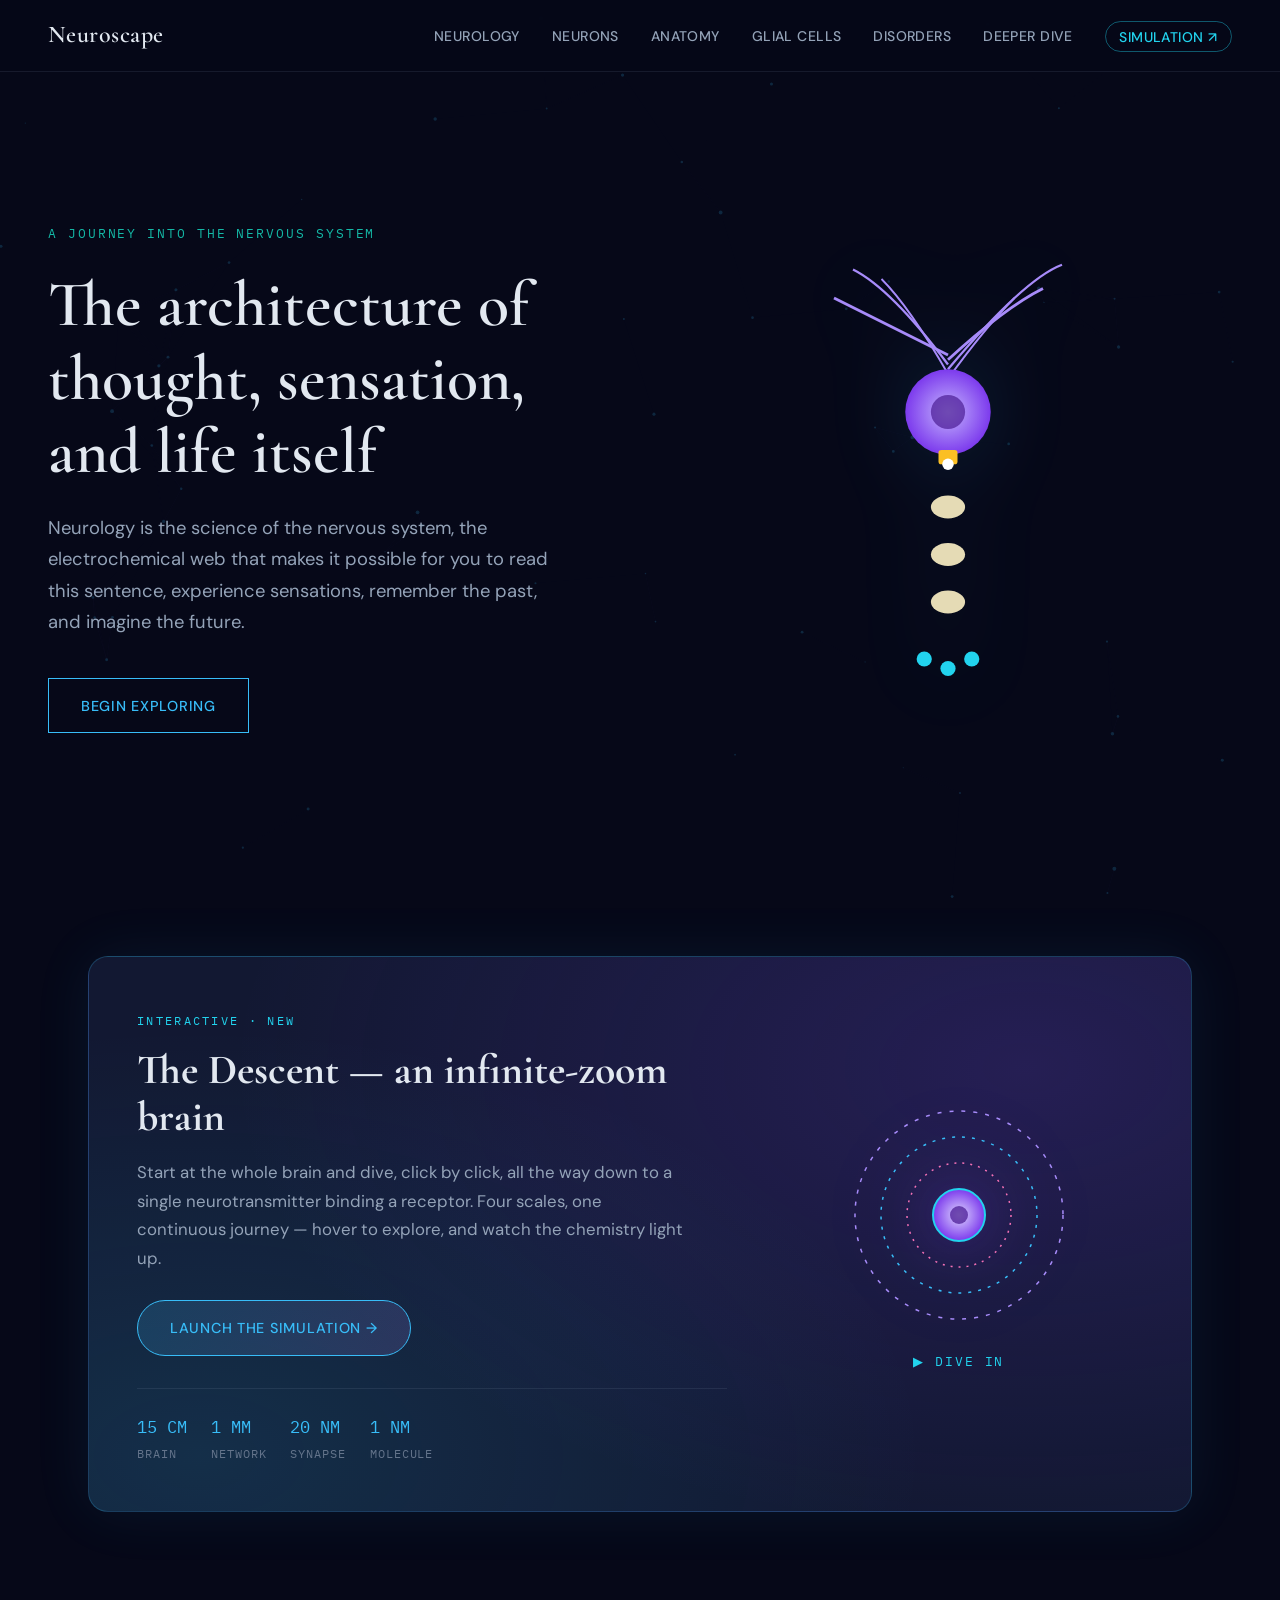
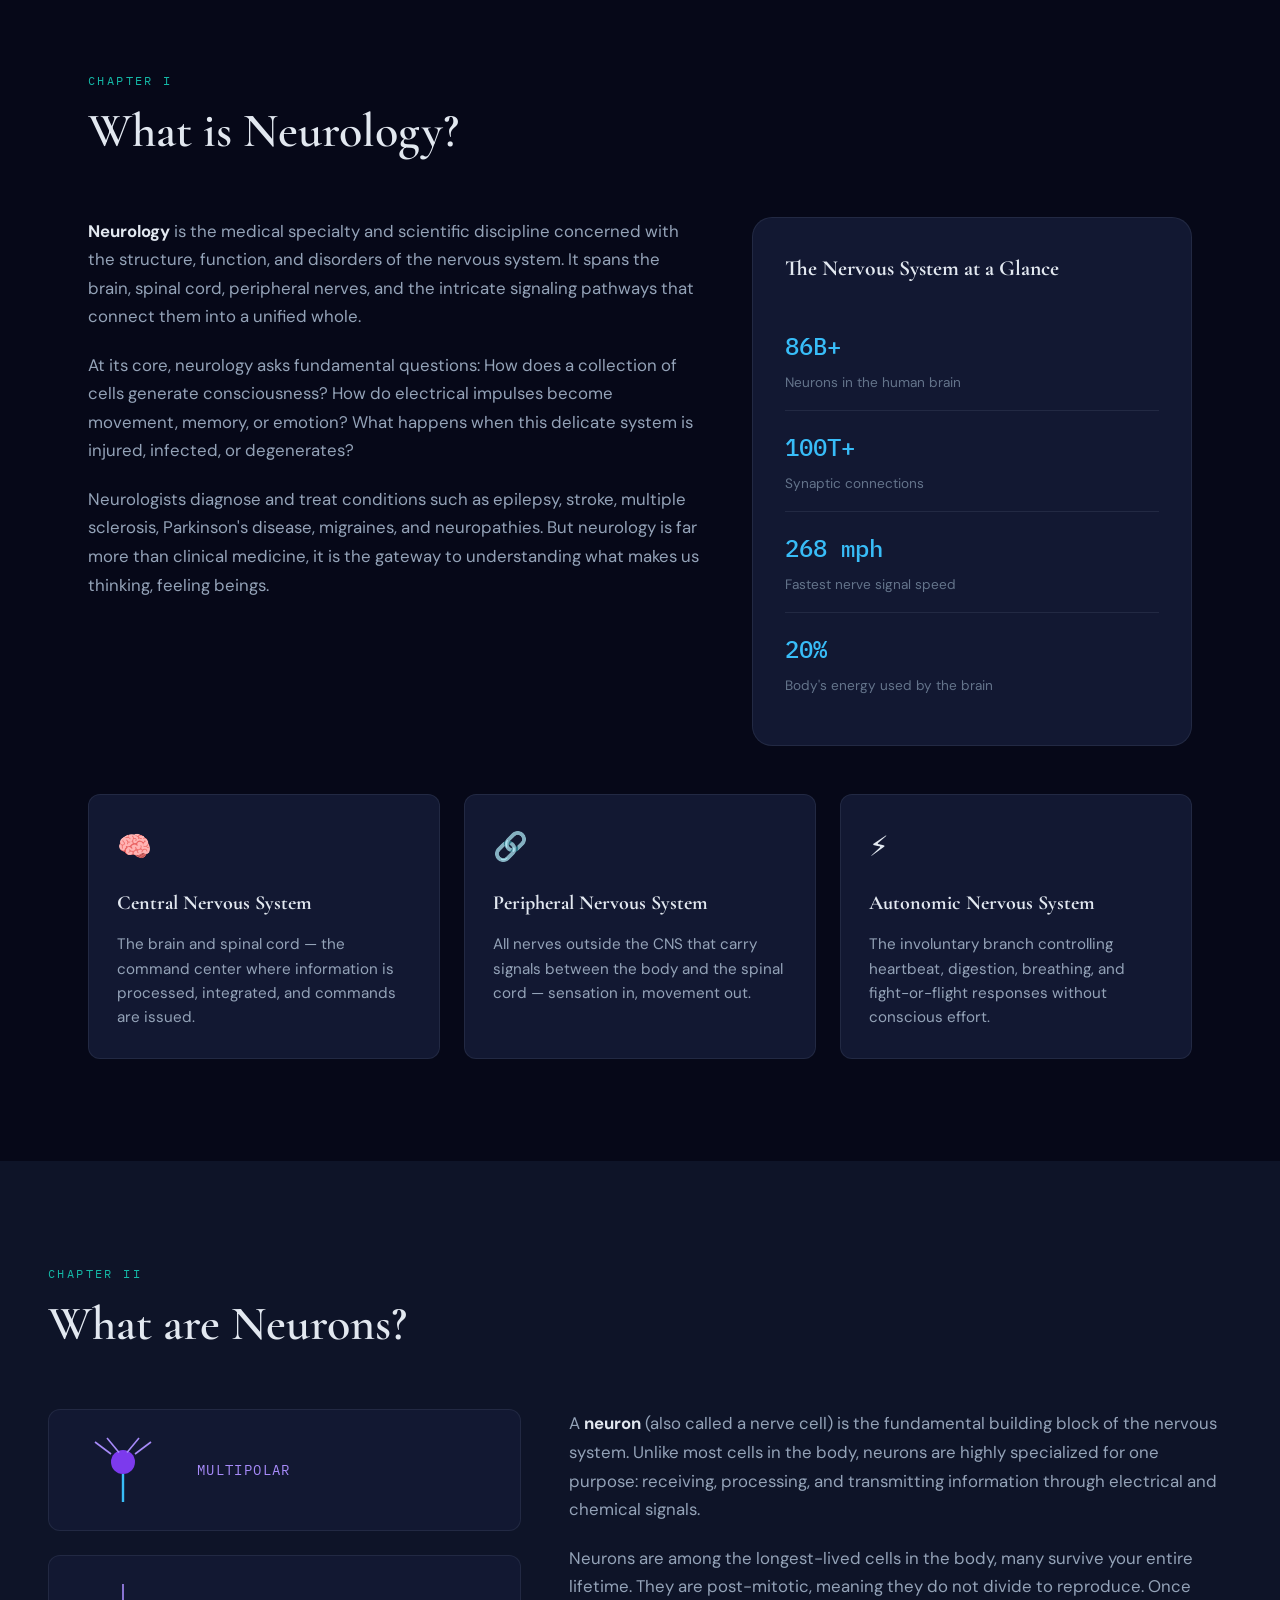
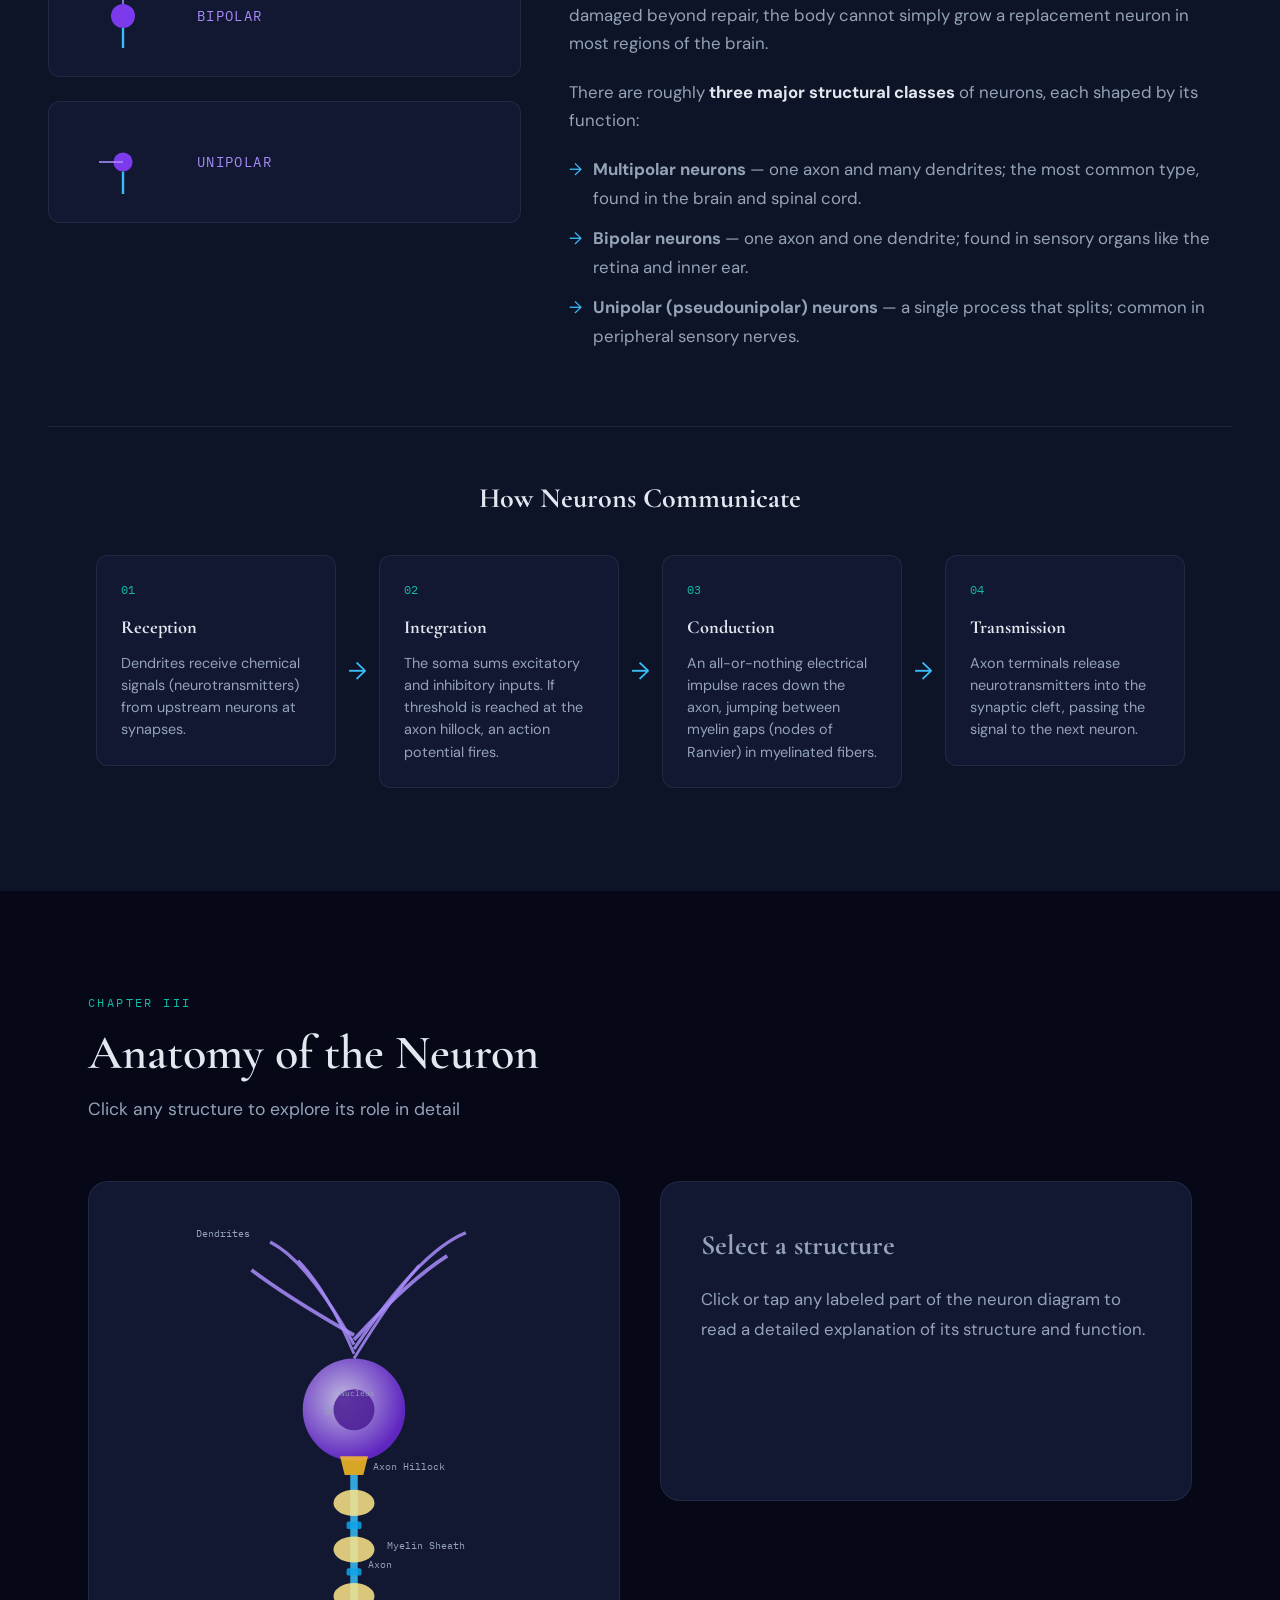
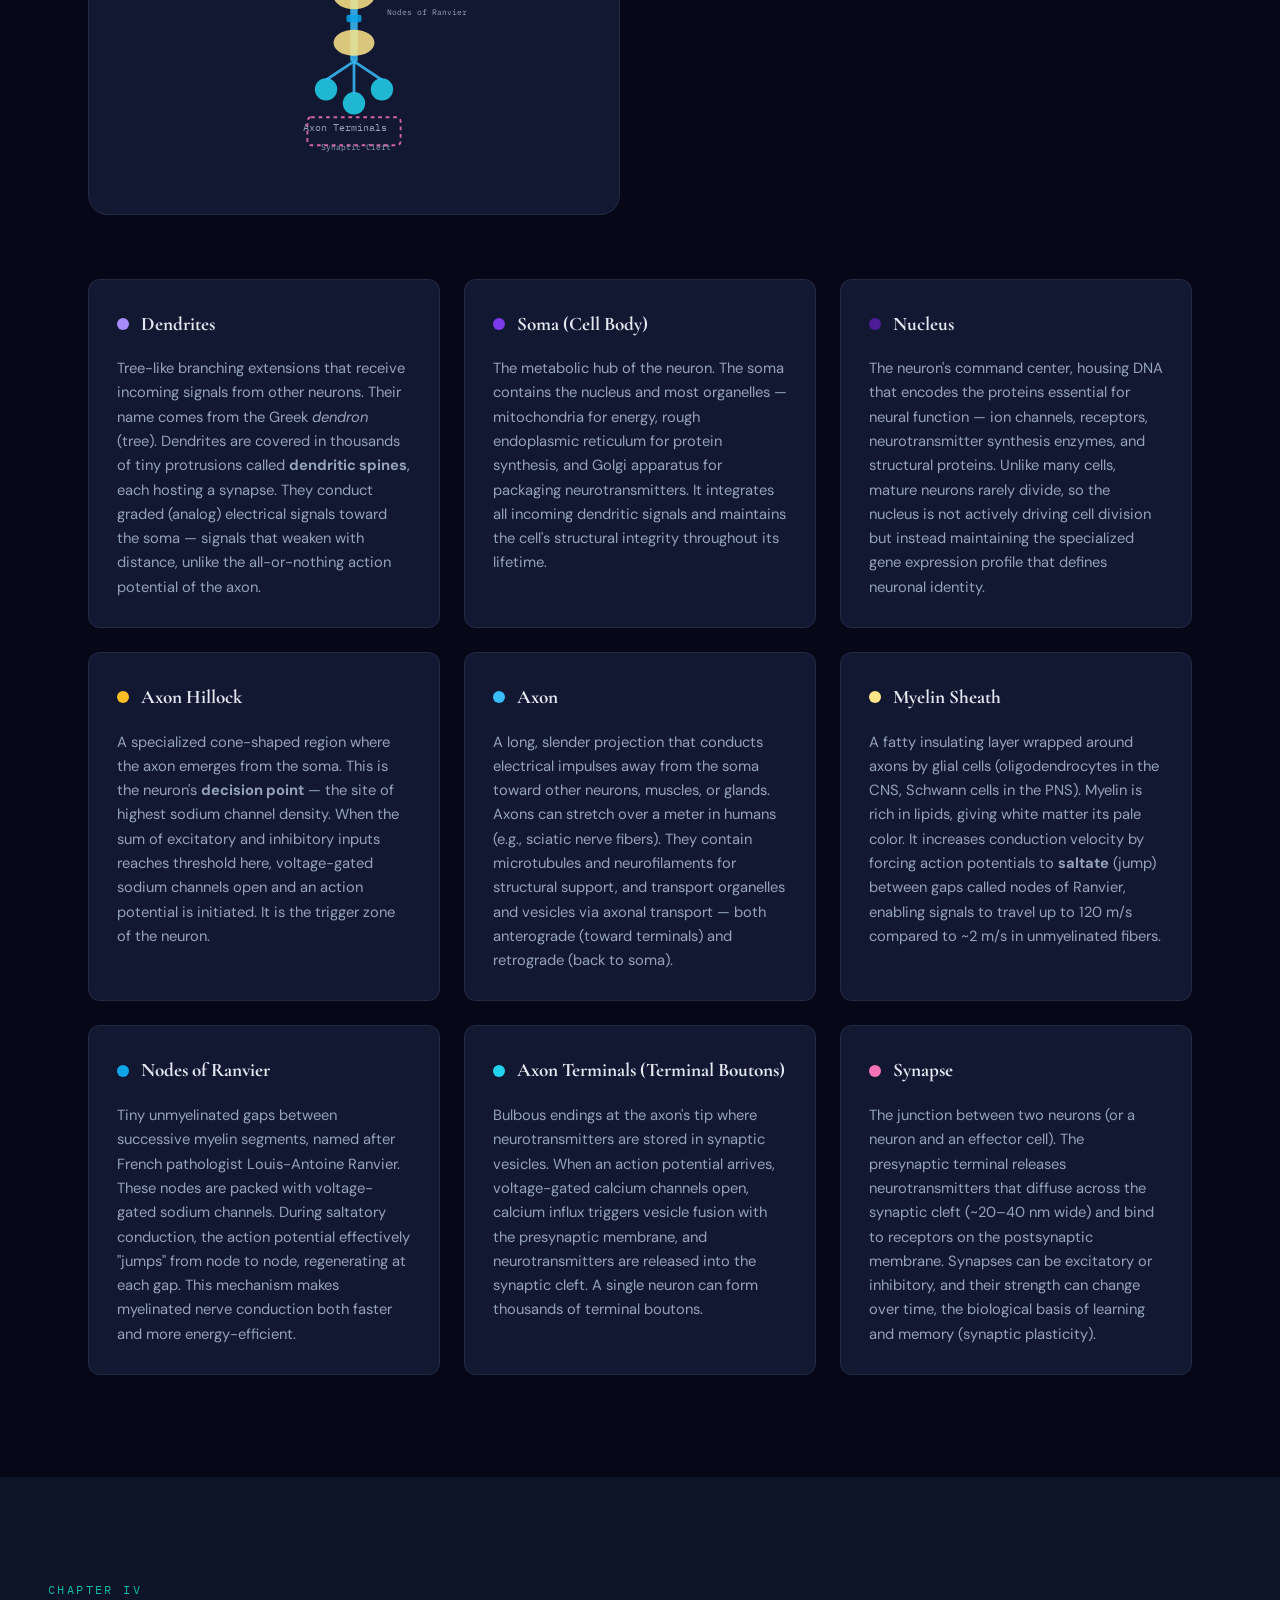
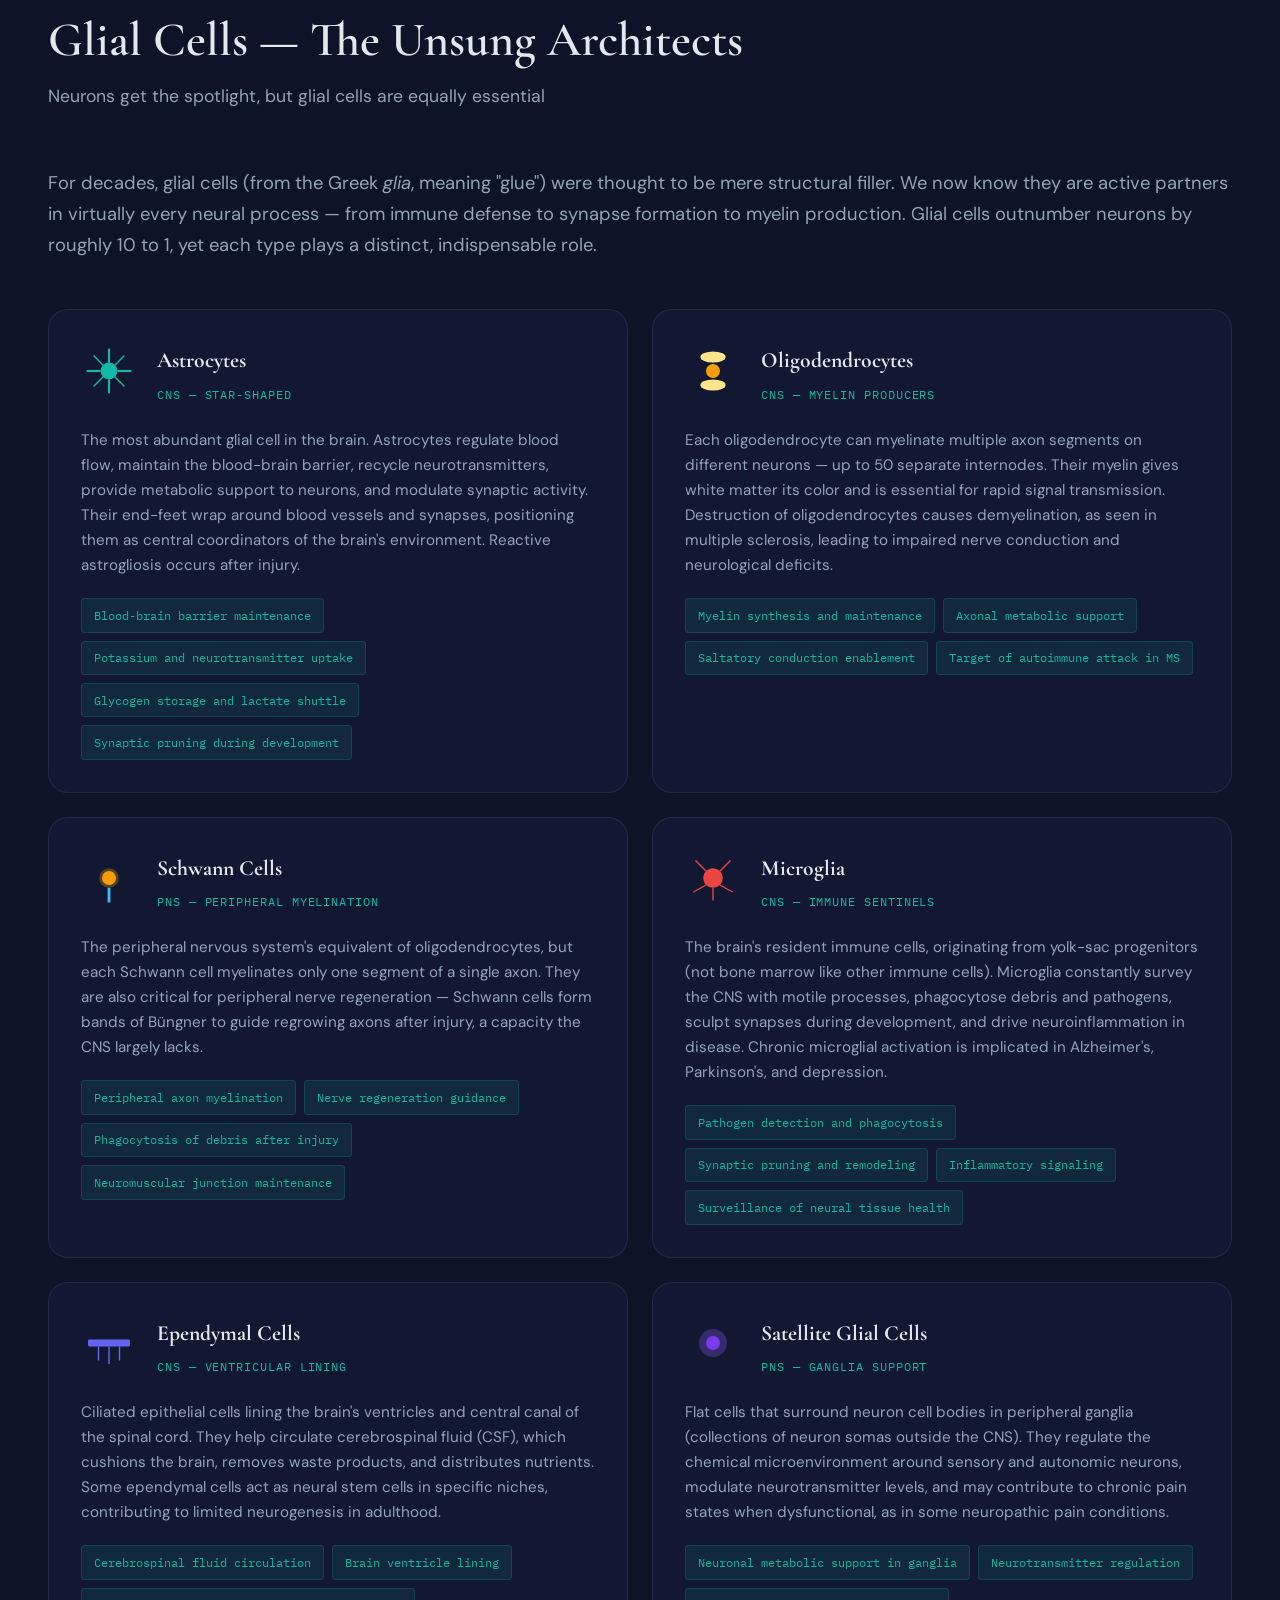
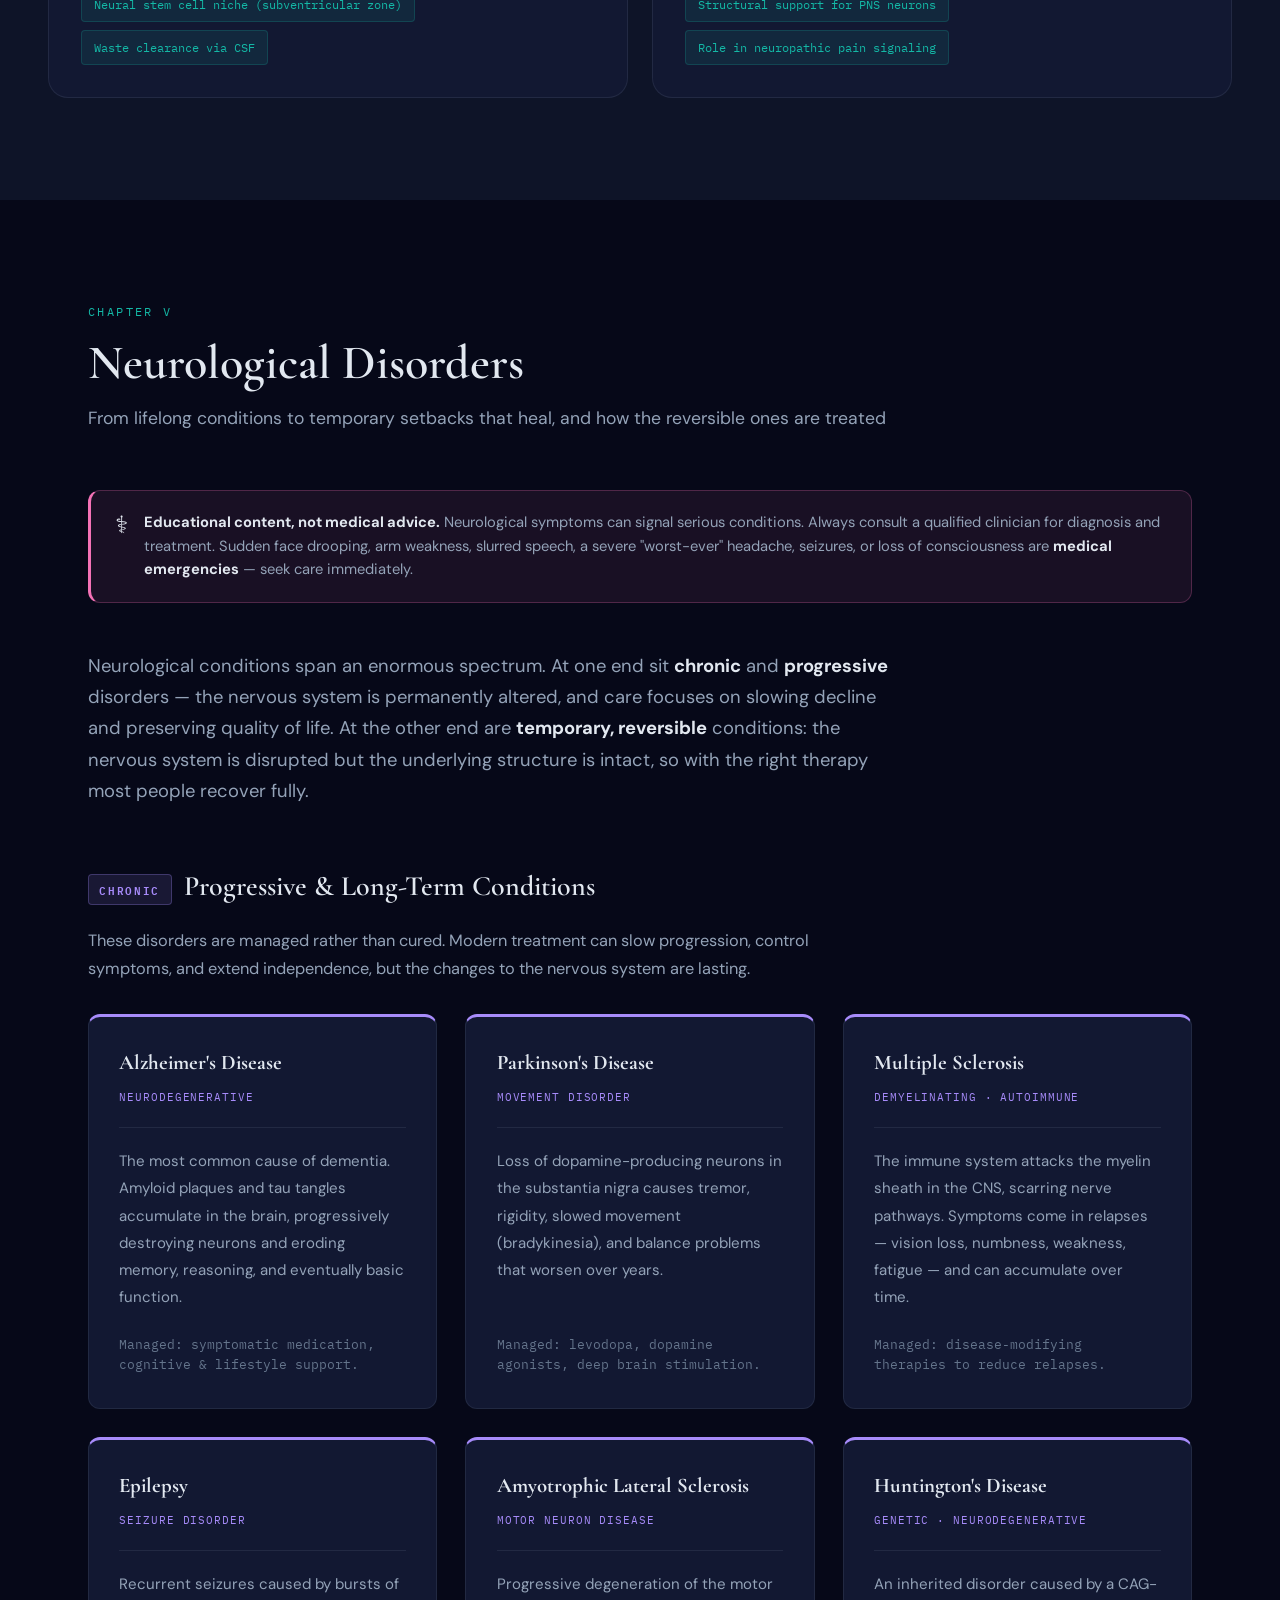
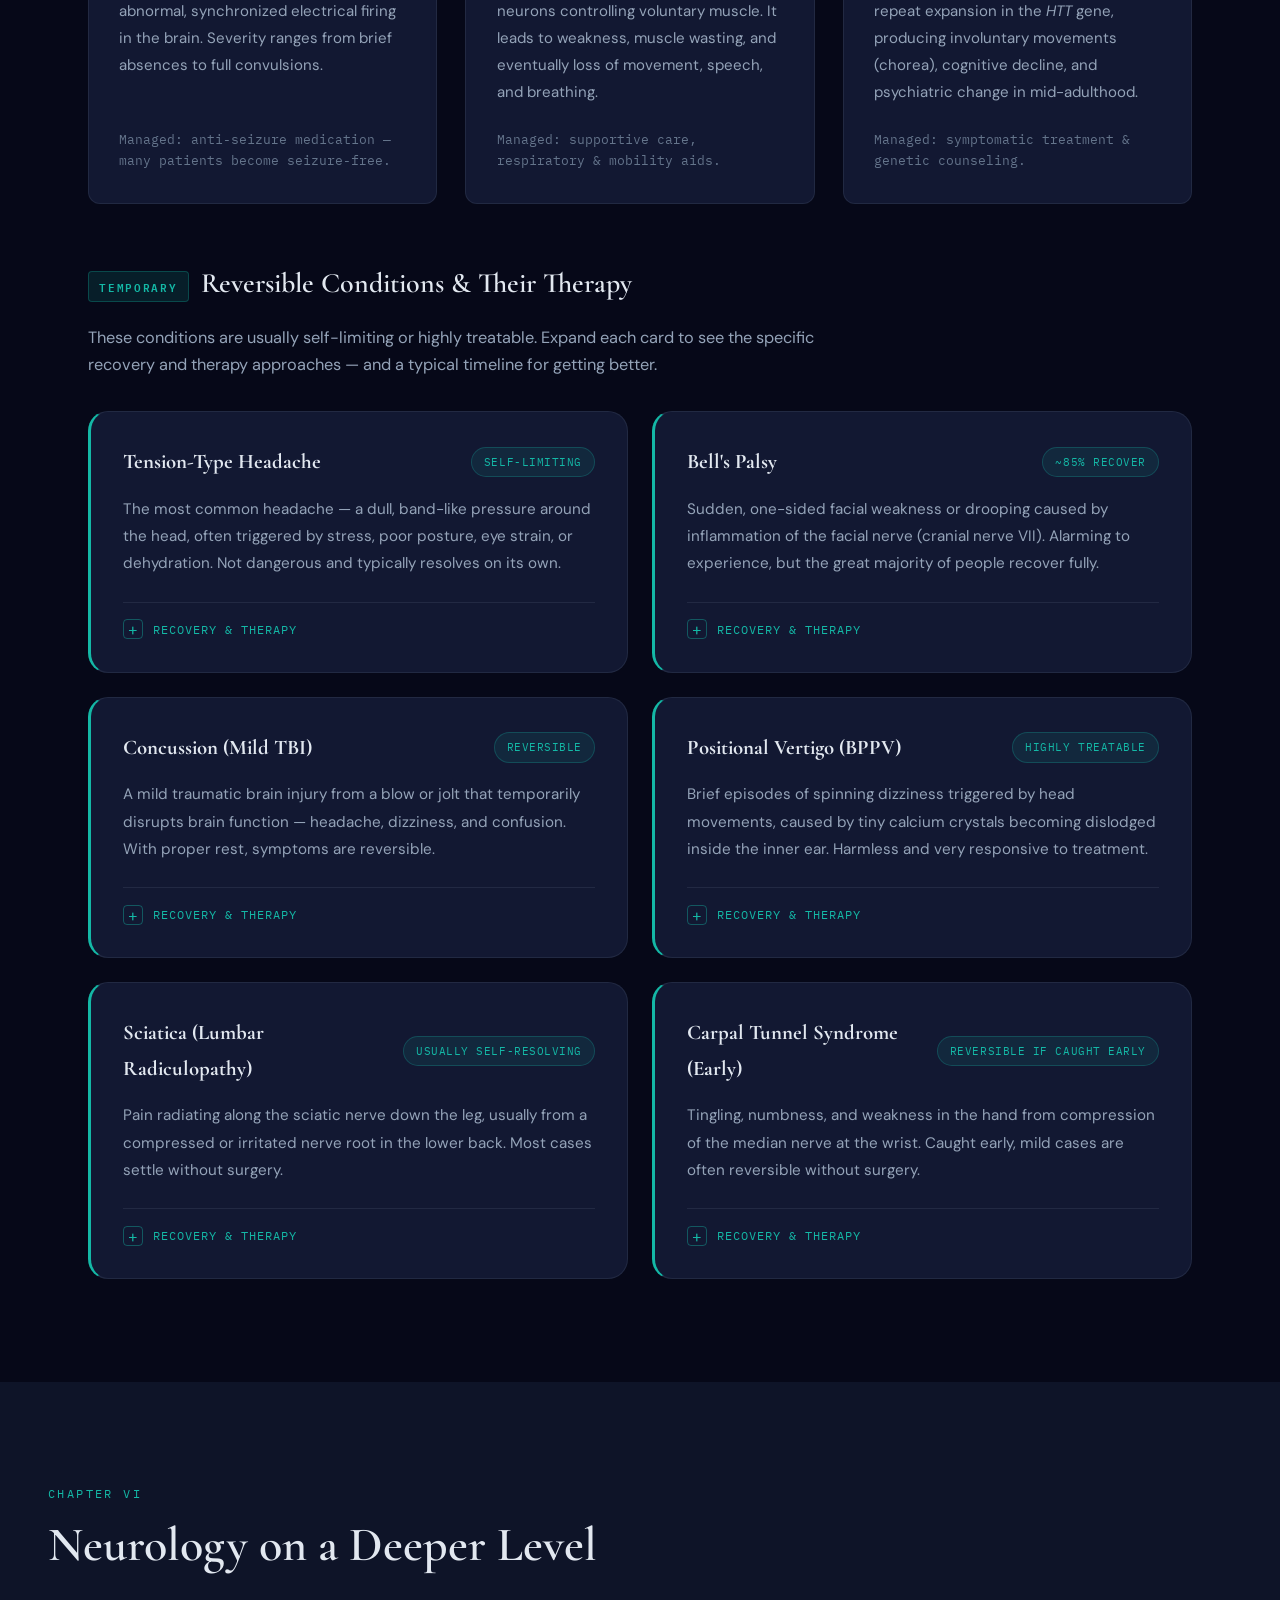
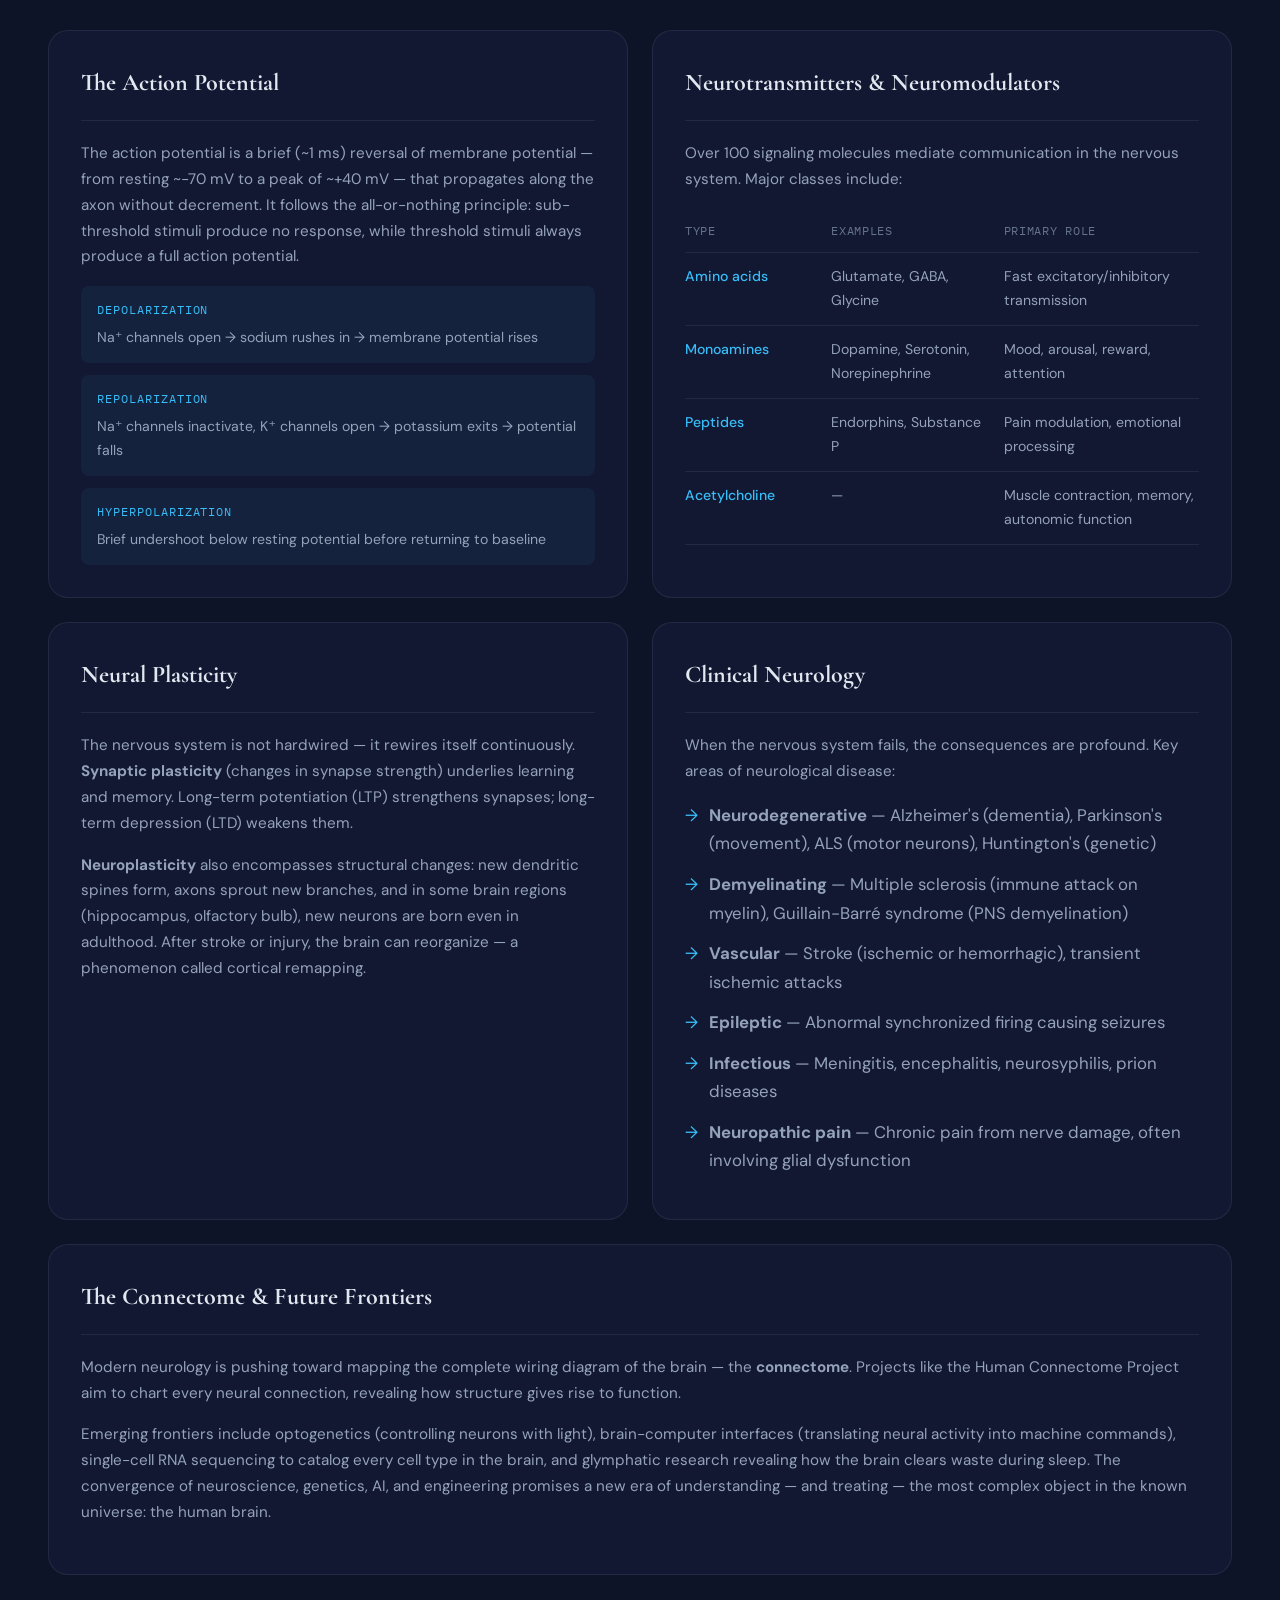
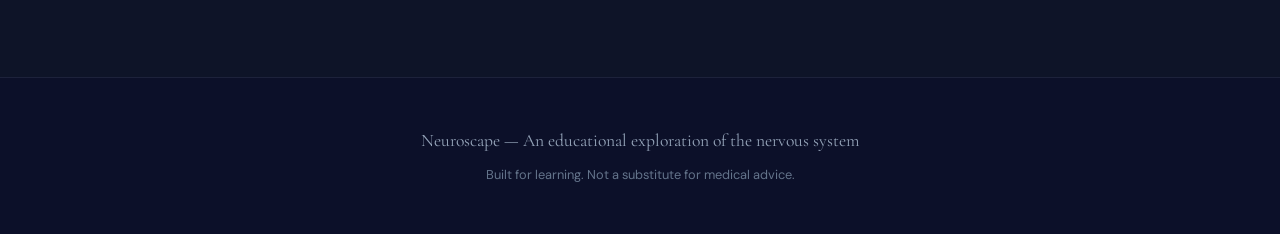
==== commit f3b5806a: "Add "The Descent" — interactive infinite-zoom brain simulation New self-contained explore.html: a 4-" ====
--- a/index.html
+++ b/index.html
@@ -26,6 +26,7 @@
       <li><a href="#glial">Glial Cells</a></li>
       <li><a href="#disorders">Disorders</a></li>
       <li><a href="#deeper">Deeper Dive</a></li>
+      <li><a href="explore.html" class="nav-sim">Simulation ↗</a></li>
     </ul>
   </nav>
 
@@ -73,6 +74,45 @@
   </header>
 
   <main>
+    <!-- Featured interactive simulation -->
+    <section class="sim-cta" aria-labelledby="sim-cta-title">
+      <div class="sim-cta-inner">
+        <div class="sim-cta-copy">
+          <span class="sim-cta-tag">Interactive · New</span>
+          <h2 id="sim-cta-title">The Descent — an infinite-zoom brain</h2>
+          <p>
+            Start at the whole brain and dive, click by click, all the way down to a single
+            neurotransmitter binding a receptor. Four scales, one continuous journey — hover to
+            explore, and watch the chemistry light up.
+          </p>
+          <a href="explore.html" class="sim-cta-btn">Launch the simulation →</a>
+          <ul class="sim-cta-scales">
+            <li><span>15 cm</span>Brain</li>
+            <li><span>1 mm</span>Network</li>
+            <li><span>20 nm</span>Synapse</li>
+            <li><span>1 nm</span>Molecule</li>
+          </ul>
+        </div>
+        <a href="explore.html" class="sim-cta-visual" aria-label="Launch the brain simulation">
+          <svg viewBox="0 0 240 240" aria-hidden="true">
+            <defs>
+              <radialGradient id="simCore" cx="50%" cy="50%" r="50%">
+                <stop offset="0%" stop-color="#ddd6fe"/>
+                <stop offset="100%" stop-color="#7c3aed"/>
+              </radialGradient>
+            </defs>
+            <circle class="sim-ring sim-ring-1" cx="120" cy="120" r="104" fill="none" stroke="#a78bfa" stroke-width="1.5" stroke-dasharray="4 8"/>
+            <circle class="sim-ring sim-ring-2" cx="120" cy="120" r="78" fill="none" stroke="#38bdf8" stroke-width="1.5" stroke-dasharray="3 7"/>
+            <circle class="sim-ring sim-ring-3" cx="120" cy="120" r="52" fill="none" stroke="#f472b6" stroke-width="1.5" stroke-dasharray="2 6"/>
+            <circle cx="120" cy="120" r="26" fill="url(#simCore)"/>
+            <circle class="sim-core-pulse" cx="120" cy="120" r="26" fill="none" stroke="#22d3ee" stroke-width="2"/>
+            <circle cx="120" cy="120" r="9" fill="#4c1d95" opacity="0.75"/>
+          </svg>
+          <span class="sim-cta-visual-label">▶ Dive in</span>
+        </a>
+      </div>
+    </section>
+
     <!-- Section 1: What is Neurology -->
     <section class="section" id="neurology">
       <div class="section-header">
@@ -623,7 +663,7 @@
       <div class="section-header">
         <span class="section-tag">Chapter V</span>
         <h2>Neurological Disorders</h2>
-        <p class="section-sub">From lifelong conditions to temporary setbacks that heal — and how the reversible ones are treated</p>
+        <p class="section-sub">From lifelong conditions to temporary setbacks that heal, and how the reversible ones are treated</p>
       </div>
 
       <div class="safety-banner" role="note">
--- a/styles.css
+++ b/styles.css
@@ -127,6 +127,21 @@
 .nav-links a:focus-visible {
   color: var(--synapse);
   outline: none;
+}
+
+.nav-links a.nav-sim {
+  color: var(--impulse);
+  padding: 0.35rem 0.85rem;
+  border: 1px solid rgba(34, 211, 238, 0.4);
+  border-radius: 999px;
+  transition: background 0.25s, border-color 0.25s, color 0.25s;
+}
+
+.nav-links a.nav-sim:hover,
+.nav-links a.nav-sim:focus-visible {
+  background: rgba(34, 211, 238, 0.12);
+  border-color: var(--impulse);
+  color: var(--impulse);
 }
 
 .nav-toggle {
@@ -874,15 +889,17 @@
 .disorder-grid {
   display: grid;
   grid-template-columns: repeat(3, 1fr);
-  gap: 1.5rem;
+  gap: 1.75rem;
 }
 
 .disorder-card {
+  display: flex;
+  flex-direction: column;
   background: var(--surface);
   border: 1px solid var(--border);
   border-top: 3px solid var(--dendrite);
   border-radius: var(--radius);
-  padding: 1.75rem;
+  padding: 2rem 1.9rem;
   transition: border-color 0.3s, transform 0.3s var(--ease-out);
 }
 
@@ -893,8 +910,9 @@
 
 .disorder-card h4 {
   font-family: var(--font-display);
-  font-size: 1.25rem;
-  margin-bottom: 0.35rem;
+  font-size: 1.3rem;
+  line-height: 1.3;
+  margin-bottom: 0.75rem;
 }
 
 .disorder-cat {
@@ -904,18 +922,22 @@
   letter-spacing: 0.08em;
   color: var(--dendrite);
   display: block;
-  margin-bottom: 0.9rem;
+  padding-bottom: 1.25rem;
+  margin-bottom: 1.25rem;
+  border-bottom: 1px solid var(--border);
 }
 
 .disorder-card p {
-  font-size: 0.92rem;
-  color: var(--text-muted);
-  line-height: 1.6;
+  font-size: 0.94rem;
+  color: var(--text-muted);
+  line-height: 1.8;
 }
 
 .disorder-manage {
-  margin-top: 1rem;
+  margin-top: auto;
+  padding-top: 1.5rem;
   font-size: 0.8rem !important;
+  line-height: 1.6 !important;
   font-family: var(--font-mono);
   color: var(--text-dim) !important;
 }
@@ -946,7 +968,7 @@
   align-items: center;
   justify-content: space-between;
   gap: 1rem;
-  margin-bottom: 0.75rem;
+  margin-bottom: 1rem;
 }
 
 .therapy-card h4 {
@@ -971,8 +993,8 @@
 .therapy-card > p {
   font-size: 0.95rem;
   color: var(--text-muted);
-  line-height: 1.65;
-  margin-bottom: 1.25rem;
+  line-height: 1.8;
+  margin-bottom: 1.5rem;
 }
 
 .therapy-details {
@@ -1030,10 +1052,10 @@
 .therapy-steps li {
   position: relative;
   padding-left: 1.6rem;
-  margin-bottom: 0.7rem;
+  margin-bottom: 0.85rem;
   font-size: 0.9rem;
   color: var(--text-muted);
-  line-height: 1.55;
+  line-height: 1.7;
 }
 
 .therapy-steps li::before {
@@ -1055,6 +1077,160 @@
 
 .therapy-timeline strong {
   color: var(--glial);
+}
+
+/* ============================================
+   Featured Simulation CTA
+   ============================================ */
+.sim-cta {
+  position: relative;
+  z-index: 1;
+  max-width: var(--content-max);
+  margin: 0 auto;
+  padding: clamp(2rem, 5vw, 3.5rem) clamp(1.5rem, 4vw, 3rem);
+}
+
+.sim-cta-inner {
+  display: grid;
+  grid-template-columns: 1.6fr 1fr;
+  gap: clamp(1.5rem, 4vw, 3rem);
+  align-items: center;
+  padding: clamp(1.75rem, 4vw, 3rem);
+  border-radius: var(--radius-lg);
+  border: 1px solid rgba(56, 189, 248, 0.22);
+  background:
+    radial-gradient(120% 140% at 85% 20%, rgba(124, 58, 237, 0.18), transparent 60%),
+    radial-gradient(120% 140% at 10% 90%, rgba(34, 211, 238, 0.12), transparent 55%),
+    var(--surface);
+  box-shadow: 0 0 60px rgba(56, 189, 248, 0.08);
+  overflow: hidden;
+}
+
+.sim-cta-tag {
+  font-family: var(--font-mono);
+  font-size: 0.72rem;
+  color: var(--impulse);
+  text-transform: uppercase;
+  letter-spacing: 0.2em;
+  display: inline-block;
+  margin-bottom: 1rem;
+}
+
+.sim-cta-copy h2 {
+  font-family: var(--font-display);
+  font-size: clamp(1.75rem, 3.5vw, 2.6rem);
+  line-height: 1.15;
+  margin-bottom: 1rem;
+}
+
+.sim-cta-copy p {
+  color: var(--text-muted);
+  max-width: 46ch;
+  line-height: 1.7;
+  margin-bottom: 1.75rem;
+}
+
+.sim-cta-btn {
+  display: inline-block;
+  padding: 0.9rem 2rem;
+  background: linear-gradient(120deg, rgba(56, 189, 248, 0.16), rgba(167, 139, 250, 0.16));
+  border: 1px solid var(--synapse);
+  color: var(--synapse);
+  font-family: var(--font-body);
+  font-size: 0.9rem;
+  font-weight: 500;
+  text-decoration: none;
+  letter-spacing: 0.05em;
+  text-transform: uppercase;
+  border-radius: 999px;
+  transition: background 0.3s, color 0.3s, box-shadow 0.3s;
+}
+
+.sim-cta-btn:hover,
+.sim-cta-btn:focus-visible {
+  background: var(--synapse);
+  color: var(--void);
+  box-shadow: 0 0 28px rgba(56, 189, 248, 0.35);
+  outline: none;
+}
+
+.sim-cta-scales {
+  list-style: none;
+  display: flex;
+  flex-wrap: wrap;
+  gap: 1.5rem;
+  margin-top: 2rem;
+  padding-top: 1.5rem;
+  border-top: 1px solid var(--border);
+}
+
+.sim-cta-scales li {
+  display: flex;
+  flex-direction: column;
+  font-family: var(--font-mono);
+  font-size: 0.72rem;
+  color: var(--text-dim);
+  text-transform: uppercase;
+  letter-spacing: 0.08em;
+}
+
+.sim-cta-scales li span {
+  font-size: 1.05rem;
+  color: var(--synapse);
+  letter-spacing: 0;
+  margin-bottom: 0.15rem;
+}
+
+.sim-cta-visual {
+  display: flex;
+  flex-direction: column;
+  align-items: center;
+  justify-content: center;
+  gap: 1rem;
+  text-decoration: none;
+}
+
+.sim-cta-visual svg {
+  width: min(240px, 80%);
+  height: auto;
+  filter: drop-shadow(0 0 30px rgba(124, 58, 237, 0.35));
+}
+
+.sim-cta-visual-label {
+  font-family: var(--font-mono);
+  font-size: 0.8rem;
+  letter-spacing: 0.15em;
+  text-transform: uppercase;
+  color: var(--impulse);
+  transition: transform 0.25s var(--ease-out), color 0.25s;
+}
+
+.sim-cta-visual:hover .sim-cta-visual-label,
+.sim-cta-visual:focus-visible .sim-cta-visual-label {
+  transform: translateY(-2px);
+  color: #67e8f9;
+}
+
+.sim-ring { transform-origin: 120px 120px; }
+.sim-ring-1 { animation: simSpin 26s linear infinite; }
+.sim-ring-2 { animation: simSpin 18s linear infinite reverse; }
+.sim-ring-3 { animation: simSpin 12s linear infinite; }
+.sim-core-pulse { animation: simPulse 2.6s ease-in-out infinite; transform-origin: 120px 120px; }
+
+@keyframes simSpin { to { transform: rotate(360deg); } }
+@keyframes simPulse {
+  0%, 100% { opacity: 0.8; transform: scale(1); }
+  50% { opacity: 0; transform: scale(1.7); }
+}
+
+@media (prefers-reduced-motion: reduce) {
+  .sim-ring, .sim-core-pulse { animation: none; }
+}
+
+@media (max-width: 860px) {
+  .sim-cta-inner { grid-template-columns: 1fr; }
+  .sim-cta-visual { order: -1; }
+  .sim-cta-visual svg { width: 160px; }
 }
 
 /* Footer */
